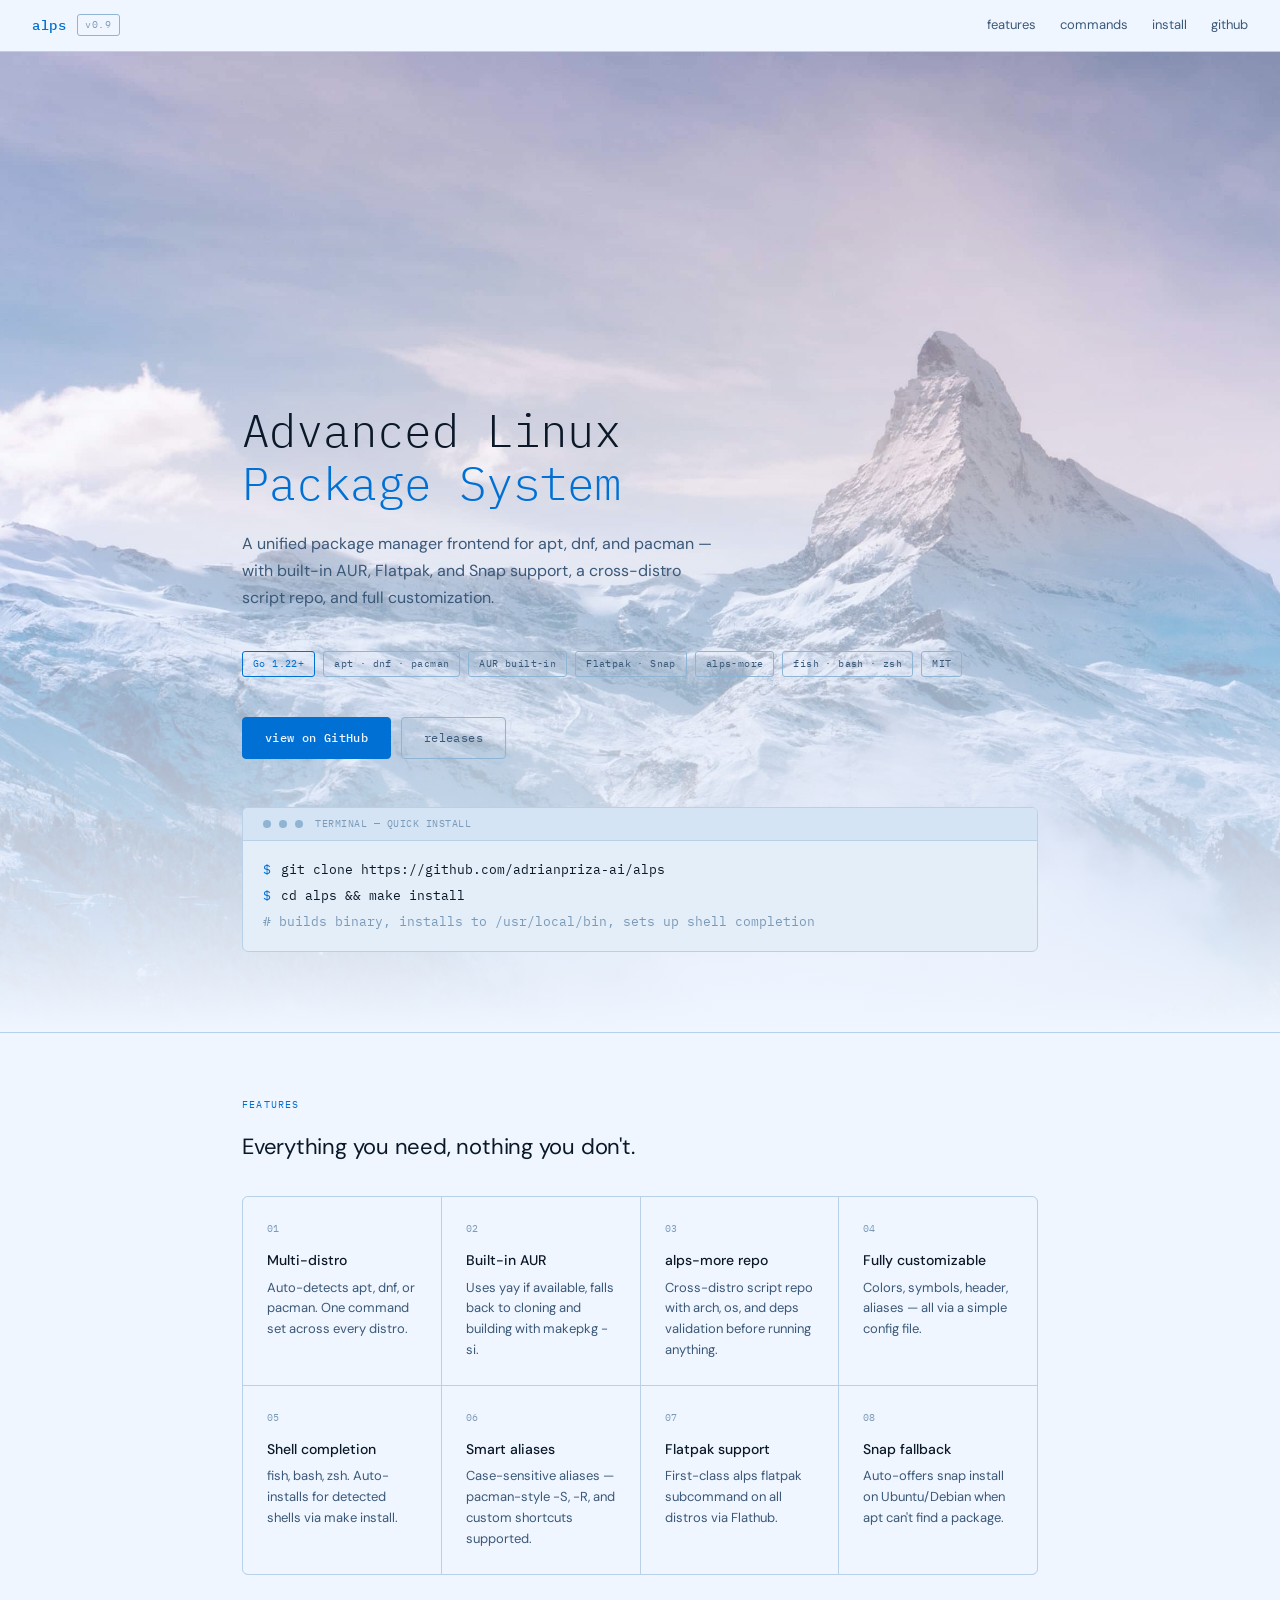
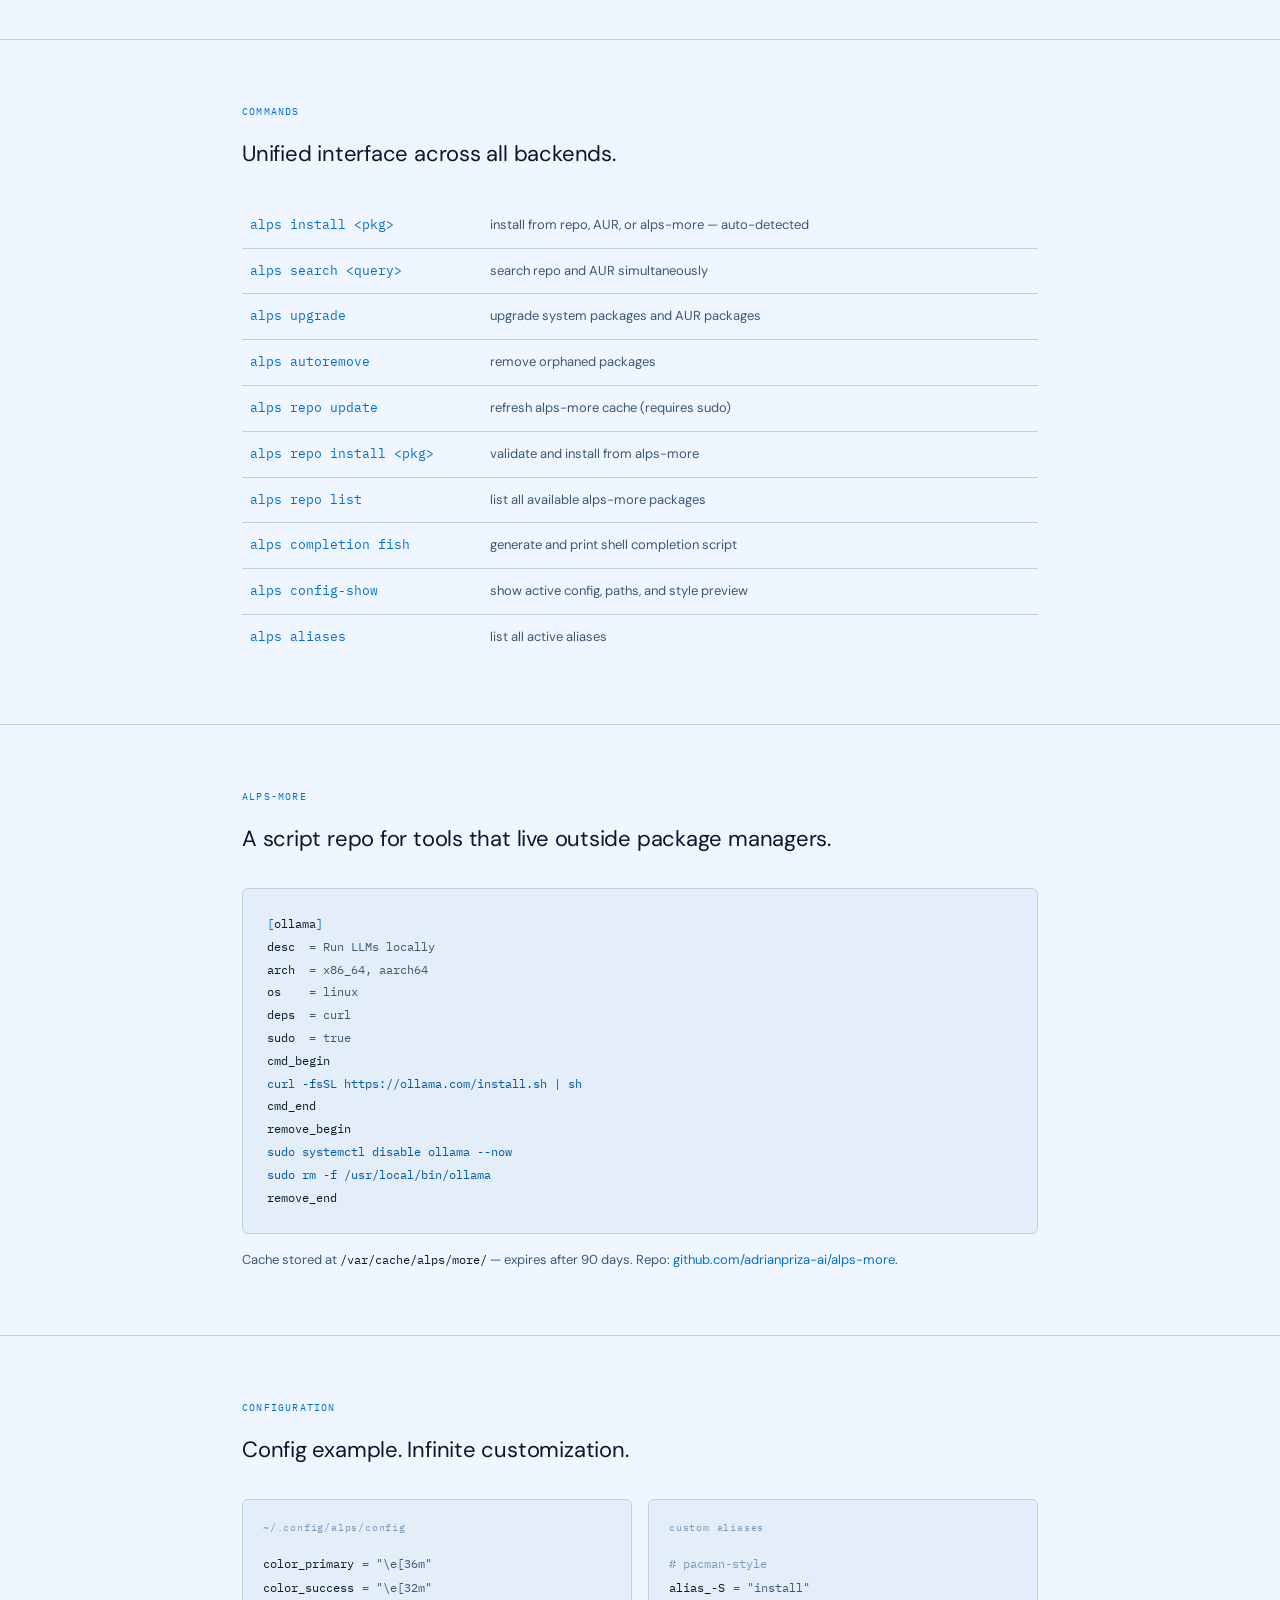
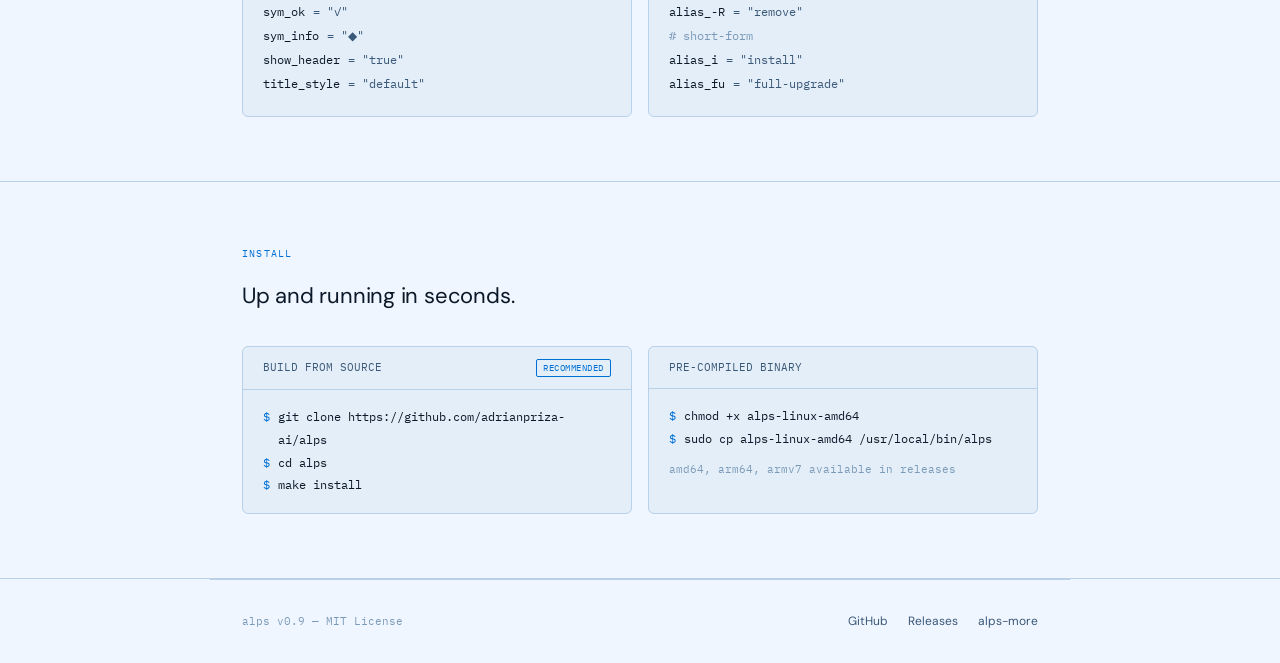
==== index.html @ c61c465d "update" ====
<!DOCTYPE html>
<html lang="en">
<head>
<meta charset="UTF-8">
<meta name="viewport" content="width=device-width, initial-scale=1.0">
<title>ALPS — Advanced Linux Package System</title>
<link rel="preconnect" href="https://fonts.googleapis.com">
<link rel="preconnect" href="https://fonts.gstatic.com" crossorigin>
<link href="https://fonts.googleapis.com/css2?family=IBM+Plex+Mono:wght@300;400;500&family=DM+Sans:wght@300;400;500&display=swap" rel="stylesheet">
<style>
:root {
  --bg:       #080d14;
  --bg2:      #0e1520;
  --bg3:      #151e2c;
  --border:   #1e2d42;
  --border2:  #2a3f5c;
  --text:     #d8e8f4;
  --text2:    #6a8aaa;
  --text3:    #344a60;
  --accent:   #4da6ff;
  --accent2:  #2b8ae0;
  --mono:     'IBM Plex Mono', monospace;
  --sans:     'DM Sans', sans-serif;
}
@media (prefers-color-scheme: light) {
  :root {
    --bg:       #f0f6ff;
    --bg2:      #e4eef8;
    --bg3:      #d4e4f4;
    --border:   #b8d0e8;
    --border2:  #90b4d4;
    --text:     #0a1828;
    --text2:    #3a5878;
    --text3:    #7a9ab8;
    --accent:   #0070d4;
    --accent2:  #0058aa;
  }
}

*, *::before, *::after { box-sizing: border-box; margin: 0; padding: 0; }

html { scroll-behavior: smooth; scroll-padding-top: 52px; }

body {
  background: var(--bg);
  color: var(--text);
  font-family: var(--sans);
  font-size: 15px;
  line-height: 1.6;
  transition: background .3s, color .3s;
  -webkit-font-smoothing: antialiased;
}

a { color: inherit; text-decoration: none; }

/* NAV */
nav {
  position: sticky;
  top: 0;
  z-index: 100;
  background: var(--bg);
  border-bottom: 1px solid var(--border);
  padding: 0 2rem;
  display: flex;
  align-items: center;
  justify-content: space-between;
  height: 52px;
  transition: background .3s;
}
.nav-brand {
  font-family: var(--mono);
  font-size: 14px;
  font-weight: 500;
  color: var(--accent);
  letter-spacing: .05em;
  display: flex;
  align-items: center;
  gap: 10px;
}
.nav-ver {
  font-size: 10px;
  color: var(--text3);
  border: 1px solid var(--border2);
  padding: 2px 7px;
  border-radius: 3px;
  font-weight: 400;
}
.nav-links {
  display: flex;
  align-items: center;
  gap: 24px;
}
.nav-links a {
  font-size: 13px;
  color: var(--text2);
  transition: color .2s;
}
.nav-links a:hover { color: var(--text); }
/* HERO */
.hero-bg {
  position: relative;
  width: 100%;
  min-height: 560px;
  background-image: url('1w.jpg');
  background-size: cover;
  background-position: center;
  border-bottom: 1px solid var(--border);
  margin-bottom: 0;
}
.hero-bg::after {
  content: '';
  position: absolute;
  inset: 0;
  background: linear-gradient(to bottom, rgba(8,13,20,.2) 0%, rgba(8,13,20,.55) 55%, rgba(8,13,20,1) 100%);
}
@media (prefers-color-scheme: light) {
  .hero-bg::after {
    background: linear-gradient(to bottom, rgba(240,246,255,.15) 0%, rgba(240,246,255,.55) 55%, rgba(240,246,255,1) 100%);
  }
}
.hero {
  position: relative;
  z-index: 1;
  max-width: 860px;
  margin: 0 auto;
  padding: 22rem 2rem 5rem;
}
.hero h1 {
  font-family: var(--mono);
  font-size: clamp(28px, 5vw, 46px);
  font-weight: 300;
  color: var(--text);
  line-height: 1.15;
  letter-spacing: -.02em;
  margin-bottom: 1.25rem;
  opacity: 0;
  animation: fadeUp .6s .1s ease forwards;
}
.hero h1 span { color: var(--accent); }
.hero-sub {
  font-size: 16px;
  color: var(--text2);
  max-width: 480px;
  margin-bottom: 2.5rem;
  line-height: 1.7;
  opacity: 0;
  animation: fadeUp .6s .2s ease forwards;
}
.hero-badges {
  display: flex;
  flex-wrap: wrap;
  gap: 8px;
  margin-bottom: 2.5rem;
  opacity: 0;
  animation: fadeUp .6s .3s ease forwards;
}
.badge {
  font-family: var(--mono);
  font-size: 10px;
  padding: 4px 10px;
  border: 1px solid var(--border2);
  border-radius: 3px;
  color: var(--text2);
  letter-spacing: .04em;
}
.badge.green {
  border-color: var(--accent);
  color: var(--accent);
}
.hero-actions {
  display: flex;
  gap: 10px;
  flex-wrap: wrap;
  margin-bottom: 3rem;
  opacity: 0;
  animation: fadeUp .6s .35s ease forwards;
}
.btn {
  font-family: var(--mono);
  font-size: 12px;
  padding: 10px 22px;
  border-radius: 4px;
  cursor: pointer;
  transition: all .2s;
  letter-spacing: .03em;
  display: inline-flex;
  align-items: center;
  gap: 8px;
}
.btn-solid {
  background: var(--accent);
  color: var(--bg);
  border: 1px solid var(--accent);
  font-weight: 500;
}
.btn-solid:hover { background: var(--accent2); border-color: var(--accent2); }
.btn-outline {
  background: none;
  color: var(--text2);
  border: 1px solid var(--border2);
}
.btn-outline:hover { border-color: var(--text2); color: var(--text); }

.install-card {
  background: var(--bg2);
  border: 1px solid var(--border);
  border-radius: 6px;
  overflow: hidden;
  opacity: 0;
  animation: fadeUp .6s .4s ease forwards;
}
.install-header {
  background: var(--bg3);
  border-bottom: 1px solid var(--border);
  padding: .5rem 1.25rem;
  display: flex;
  align-items: center;
  gap: 8px;
}
.dot { width: 8px; height: 8px; border-radius: 50%; background: var(--border2); }
.install-title { font-family: var(--mono); font-size: 10px; color: var(--text3); margin-left: 4px; letter-spacing: .05em; }
.install-body { padding: 1rem 1.25rem; }
.install-line {
  font-family: var(--mono);
  font-size: 13px;
  color: var(--text);
  line-height: 2;
  display: flex;
  gap: 10px;
}
.prompt { color: var(--accent); user-select: none; }
.cmd-comment { color: var(--text3); }

/* SECTIONS */
.container { max-width: 860px; margin: 0 auto; padding: 0 2rem; }
section { padding: 4rem 0; border-bottom: 1px solid var(--border); }
.sec-eyebrow {
  font-family: var(--mono);
  font-size: 10px;
  color: var(--accent);
  letter-spacing: .12em;
  margin-bottom: 1rem;
}
.sec-title {
  font-size: 22px;
  font-weight: 400;
  color: var(--text);
  margin-bottom: 2rem;
  letter-spacing: -.01em;
}

/* FEATURES */
.feat-grid {
  display: grid;
  grid-template-columns: repeat(4, 1fr);
  gap: 1px;
  background: var(--border);
  border: 1px solid var(--border);
  border-radius: 6px;
  overflow: hidden;
}
.feat {
  background: var(--bg);
  padding: 1.5rem;
  transition: background .2s;
}
.feat:hover { background: var(--bg2); }
.feat-num {
  font-family: var(--mono);
  font-size: 10px;
  color: var(--text3);
  margin-bottom: .75rem;
}
.feat-name {
  font-size: 14px;
  font-weight: 500;
  color: var(--text);
  margin-bottom: .4rem;
}
.feat-desc { font-size: 13px; color: var(--text2); line-height: 1.6; }

/* COMMANDS */
.cmd-table { width: 100%; border-collapse: collapse; }
.cmd-table tr { border-bottom: 1px solid var(--border); }
.cmd-table tr:last-child { border-bottom: none; }
.cmd-table tr:hover td { background: var(--bg2); }
.cmd-table td {
  padding: .75rem .5rem;
  font-size: 13px;
  vertical-align: middle;
  transition: background .15s;
}
.cmd-table td:first-child {
  font-family: var(--mono);
  color: var(--accent);
  white-space: nowrap;
  padding-right: 2rem;
  width: 240px;
}
.cmd-table td:last-child { color: var(--text2); }

/* ALPS-MORE */
.more-format {
  background: var(--bg2);
  border: 1px solid var(--border);
  border-radius: 6px;
  padding: 1.5rem;
  font-family: var(--mono);
  font-size: 12px;
  line-height: 1.9;
  color: var(--text2);
}
.tok-bracket { color: var(--accent); }
.tok-key { color: var(--text); }
.tok-val { color: var(--text2); }
.tok-comment { color: var(--text3); }
.tok-cmd { color: var(--accent2); }

/* CONFIG */
.config-grid {
  display: grid;
  grid-template-columns: 1fr 1fr;
  gap: 1rem;
}
@media (max-width: 600px) { .config-grid { grid-template-columns: 1fr; } }
.config-card {
  background: var(--bg2);
  border: 1px solid var(--border);
  border-radius: 6px;
  padding: 1.25rem;
}
.config-card-title {
  font-family: var(--mono);
  font-size: 10px;
  color: var(--text3);
  letter-spacing: .08em;
  margin-bottom: 1rem;
}
.config-line {
  font-family: var(--mono);
  font-size: 12px;
  line-height: 2;
  display: flex;
  gap: 8px;
}
.ck { color: var(--text); }
.cv { color: var(--text2); }
.cc { color: var(--text3); }

/* INSTALL */
.install-methods {
  display: grid;
  grid-template-columns: 1fr 1fr;
  gap: 1rem;
}
@media (max-width: 600px) { .install-methods { grid-template-columns: 1fr; } }
.method-card {
  background: var(--bg2);
  border: 1px solid var(--border);
  border-radius: 6px;
  overflow: hidden;
}
.method-header {
  padding: .75rem 1.25rem;
  border-bottom: 1px solid var(--border);
  display: flex;
  align-items: center;
  justify-content: space-between;
}
.method-title { font-family: var(--mono); font-size: 11px; color: var(--text2); }
.method-rec {
  font-family: var(--mono);
  font-size: 9px;
  color: var(--accent);
  border: 1px solid var(--accent);
  border-radius: 2px;
  padding: 1px 6px;
  letter-spacing: .06em;
}
.method-body { padding: 1rem 1.25rem; }
.method-line {
  font-family: var(--mono);
  font-size: 12px;
  color: var(--text);
  line-height: 1.9;
  display: flex;
  gap: 8px;
}

/* FOOTER */
footer {
  border-top: 1px solid var(--border);
  padding: 2rem;
  max-width: 860px;
  margin: 0 auto;
  display: flex;
  align-items: center;
  justify-content: space-between;
  flex-wrap: wrap;
  gap: 1rem;
}
.footer-left { font-family: var(--mono); font-size: 11px; color: var(--text3); }
.footer-links { display: flex; gap: 20px; }
.footer-links a { font-size: 12px; color: var(--text2); transition: color .2s; }
.footer-links a:hover { color: var(--accent); }

@keyframes fadeUp {
  from { opacity: 0; transform: translateY(12px); }
  to   { opacity: 1; transform: translateY(0); }
}

/* MOBILE */
@media (max-width: 640px) {
  nav {
    padding: 0 1rem;
    height: 48px;
  }
  .nav-links {
    gap: 14px;
  }
  .nav-links a {
    font-size: 12px;
  }
  .hero {
    padding: 3rem 1.25rem 3rem;
  }
  .hero h1 {
    font-size: clamp(24px, 8vw, 36px);
  }
  .hero-sub {
    font-size: 14px;
  }
  .hero-actions {
    flex-direction: column;
  }
  .btn {
    width: 100%;
    justify-content: center;
  }
  .install-body {
    overflow-x: auto;
    padding: 1rem;
  }
  .install-line {
    font-size: 11px;
    white-space: nowrap;
  }
  section {
    padding: 2.5rem 0;
  }
  .container {
    padding: 0 1.25rem;
  }
  .feat-grid {
    grid-template-columns: 1fr;
  }
  .cmd-table {
    display: block;
    overflow-x: auto;
    padding-bottom: 0.5rem;
  }
  .cmd-table td:first-child {
    width: auto;
    padding-right: 1rem;
    font-size: 11px;
  }
  .cmd-table td:last-child {
    font-size: 12px;
  }
  .install-methods {
    grid-template-columns: 1fr;
  }
  .config-grid {
    grid-template-columns: 1fr;
  }
  footer {
    flex-direction: column;
    align-items: flex-start;
    padding: 1.5rem 1.25rem;
  }
  .more-format {
    font-size: 11px;
    overflow-x: auto;
    padding: 1rem;
  }
  .method-body {
    overflow-x: auto;
    padding: 1rem;
  }
  .method-line {
    font-size: 11px;
    white-space: nowrap;
  }
}
</style>
</head>
<body>

<nav>
  <div class="nav-brand">
    alps
    <span class="nav-ver ver">v0.9</span>
  </div>
  <div class="nav-links">
    <a href="#features">features</a>
    <a href="#commands">commands</a>
    <a href="#install">install</a>
    <a href="https://github.com/adrianpriza-ai/alps" target="_blank">github</a>
  </div>
</nav>

<div class="hero-bg">
<div class="hero">
  <h1>Advanced Linux<br><span>Package System</span></h1>
  <p class="hero-sub">A unified package manager frontend for apt, dnf, and pacman — with built-in AUR, Flatpak, and Snap support, a cross-distro script repo, and full customization.</p>
  <div class="hero-badges">
    <span class="badge green">Go 1.22+</span>
    <span class="badge">apt · dnf · pacman</span>
    <span class="badge">AUR built-in</span>
    <span class="badge">Flatpak · Snap</span>
    <span class="badge">alps-more</span>
    <span class="badge">fish · bash · zsh</span>
    <span class="badge">MIT</span>
  </div>
  <div class="hero-actions">
    <a href="https://github.com/adrianpriza-ai/alps" target="_blank" class="btn btn-solid">view on GitHub</a>
    <a href="https://github.com/adrianpriza-ai/alps/releases" target="_blank" class="btn btn-outline">releases</a>
  </div>
  <div class="install-card">
    <div class="install-header">
      <div class="dot"></div><div class="dot"></div><div class="dot"></div>
      <span class="install-title">TERMINAL — QUICK INSTALL</span>
    </div>
    <div class="install-body">
      <div class="install-line"><span class="prompt">$</span> git clone https://github.com/adrianpriza-ai/alps</div>
      <div class="install-line"><span class="prompt">$</span> cd alps && make install</div>
      <div class="install-line"><span class="cmd-comment"># builds binary, installs to /usr/local/bin, sets up shell completion</span></div>
    </div>
  </div>
  </div>
</div>

<section id="features">
  <div class="container">
    <div class="sec-eyebrow">FEATURES</div>
    <div class="sec-title">Everything you need, nothing you don't.</div>
    <div class="feat-grid">
      <div class="feat">
        <div class="feat-num">01</div>
        <div class="feat-name">Multi-distro</div>
        <div class="feat-desc">Auto-detects apt, dnf, or pacman. One command set across every distro.</div>
      </div>
      <div class="feat">
        <div class="feat-num">02</div>
        <div class="feat-name">Built-in AUR</div>
        <div class="feat-desc">Uses yay if available, falls back to cloning and building with makepkg -si.</div>
      </div>
      <div class="feat">
        <div class="feat-num">03</div>
        <div class="feat-name">alps-more repo</div>
        <div class="feat-desc">Cross-distro script repo with arch, os, and deps validation before running anything.</div>
      </div>
      <div class="feat">
        <div class="feat-num">04</div>
        <div class="feat-name">Fully customizable</div>
        <div class="feat-desc">Colors, symbols, header, aliases — all via a simple config file.</div>
      </div>
      <div class="feat">
        <div class="feat-num">05</div>
        <div class="feat-name">Shell completion</div>
        <div class="feat-desc">fish, bash, zsh. Auto-installs for detected shells via make install.</div>
      </div>
      <div class="feat">
        <div class="feat-num">06</div>
        <div class="feat-name">Smart aliases</div>
        <div class="feat-desc">Case-sensitive aliases — pacman-style -S, -R, and custom shortcuts supported.</div>
      </div>
      <div class="feat">
        <div class="feat-num">07</div>
        <div class="feat-name">Flatpak support</div>
        <div class="feat-desc">First-class alps flatpak subcommand on all distros via Flathub.</div>
      </div>
      <div class="feat">
        <div class="feat-num">08</div>
        <div class="feat-name">Snap fallback</div>
        <div class="feat-desc">Auto-offers snap install on Ubuntu/Debian when apt can't find a package.</div>
      </div>
    </div>
  </div>
</section>

<section id="commands">
  <div class="container">
    <div class="sec-eyebrow">COMMANDS</div>
    <div class="sec-title">Unified interface across all backends.</div>
    <table class="cmd-table">
      <tr><td>alps install &lt;pkg&gt;</td><td>install from repo, AUR, or alps-more — auto-detected</td></tr>
      <tr><td>alps search &lt;query&gt;</td><td>search repo and AUR simultaneously</td></tr>
      <tr><td>alps upgrade</td><td>upgrade system packages and AUR packages</td></tr>
      <tr><td>alps autoremove</td><td>remove orphaned packages</td></tr>
      <tr><td>alps repo update</td><td>refresh alps-more cache (requires sudo)</td></tr>
      <tr><td>alps repo install &lt;pkg&gt;</td><td>validate and install from alps-more</td></tr>
      <tr><td>alps repo list</td><td>list all available alps-more packages</td></tr>
      <tr><td>alps completion fish</td><td>generate and print shell completion script</td></tr>
      <tr><td>alps config-show</td><td>show active config, paths, and style preview</td></tr>
      <tr><td>alps aliases</td><td>list all active aliases</td></tr>
    </table>
  </div>
</section>

<section id="alps-more">
  <div class="container">
    <div class="sec-eyebrow">ALPS-MORE</div>
    <div class="sec-title">A script repo for tools that live outside package managers.</div>
    <pre class="more-format"><span class="tok-bracket">[</span><span class="tok-key">ollama</span><span class="tok-bracket">]</span>
<span class="tok-key">desc</span>  = <span class="tok-val">Run LLMs locally</span>
<span class="tok-key">arch</span>  = <span class="tok-val">x86_64, aarch64</span>
<span class="tok-key">os</span>    = <span class="tok-val">linux</span>
<span class="tok-key">deps</span>  = <span class="tok-val">curl</span>
<span class="tok-key">sudo</span>  = <span class="tok-val">true</span>
<span class="tok-key">cmd_begin</span>
<span class="tok-cmd">curl -fsSL https://ollama.com/install.sh | sh</span>
<span class="tok-key">cmd_end</span>
<span class="tok-key">remove_begin</span>
<span class="tok-cmd">sudo systemctl disable ollama --now</span>
<span class="tok-cmd">sudo rm -f /usr/local/bin/ollama</span>
<span class="tok-key">remove_end</span></pre>
    <p style="margin-top:1rem;font-size:13px;color:var(--text2);">Cache stored at <code style="font-family:var(--mono);font-size:12px;color:var(--text)">/var/cache/alps/more/</code> — expires after 90 days. Repo: <a href="https://github.com/adrianpriza-ai/alps-more" target="_blank" style="color:var(--accent)">github.com/adrianpriza-ai/alps-more</a>.</p>
  </div>
</section>

<section id="config">
  <div class="container">
    <div class="sec-eyebrow">CONFIGURATION</div>
    <div class="sec-title">Config example. Infinite customization.</div>
    <div class="config-grid">
      <div class="config-card">
        <div class="config-card-title">~/.config/alps/config</div>
        <div class="config-line"><span class="ck">color_primary</span> <span class="cv">= "\e[36m"</span></div>
        <div class="config-line"><span class="ck">color_success</span> <span class="cv">= "\e[32m"</span></div>
        <div class="config-line"><span class="ck">sym_ok</span>        <span class="cv">= "✓"</span></div>
        <div class="config-line"><span class="ck">sym_info</span>      <span class="cv">= "◆"</span></div>
        <div class="config-line"><span class="ck">show_header</span>   <span class="cv">= "true"</span></div>
        <div class="config-line"><span class="ck">title_style</span>   <span class="cv">= "default"</span></div>
      </div>
      <div class="config-card">
        <div class="config-card-title">custom aliases</div>
        <div class="config-line"><span class="cc"># pacman-style</span></div>
        <div class="config-line"><span class="ck">alias_-S</span>  <span class="cv">= "install"</span></div>
        <div class="config-line"><span class="ck">alias_-R</span>  <span class="cv">= "remove"</span></div>
        <div class="config-line"><span class="cc"># short-form</span></div>
        <div class="config-line"><span class="ck">alias_i</span>   <span class="cv">= "install"</span></div>
        <div class="config-line"><span class="ck">alias_fu</span>  <span class="cv">= "full-upgrade"</span></div>
      </div>
    </div>
  </div>
</section>

<section id="install">
  <div class="container">
    <div class="sec-eyebrow">INSTALL</div>
    <div class="sec-title">Up and running in seconds.</div>
    <div class="install-methods">
      <div class="method-card">
        <div class="method-header">
          <span class="method-title">BUILD FROM SOURCE</span>
          <span class="method-rec">RECOMMENDED</span>
        </div>
        <div class="method-body">
          <div class="method-line"><span class="prompt">$</span> git clone https://github.com/adrianpriza-ai/alps</div>
          <div class="method-line"><span class="prompt">$</span> cd alps</div>
          <div class="method-line"><span class="prompt">$</span> make install</div>
        </div>
      </div>
      <div class="method-card">
        <div class="method-header">
          <span class="method-title">PRE-COMPILED BINARY</span>
        </div>
        <div class="method-body">
          <div class="method-line"><span class="prompt">$</span> chmod +x alps-linux-amd64</div>
          <div class="method-line"><span class="prompt">$</span> sudo cp alps-linux-amd64 /usr/local/bin/alps</div>
          <div class="method-line" style="color:var(--text3);font-size:11px;margin-top:.5rem;">amd64, arm64, armv7 available in releases</div>
        </div>
      </div>
    </div>
  </div>
</section>

<footer>
  <div class="footer-left">alps <span class="ver">v0.9</span> — MIT License</div>
  <div class="footer-links">
    <a href="https://github.com/adrianpriza-ai/alps" target="_blank">GitHub</a>
    <a href="https://github.com/adrianpriza-ai/alps/releases" target="_blank">Releases</a>
    <a href="https://codeberg.org/moreland/alps-more" target="_blank">alps-more</a>
  </div>
</footer>

<script>
fetch('https://api.github.com/repos/adrianpriza-ai/alps/releases/latest')
  .then(r => { if (!r.ok) throw new Error(); return r.json(); })
  .then(d => {
    if (d.tag_name) {
      document.querySelectorAll('.ver').forEach(el => el.textContent = d.tag_name);
    }
  })
  .catch(() => {});
</script>
</body>
</html>
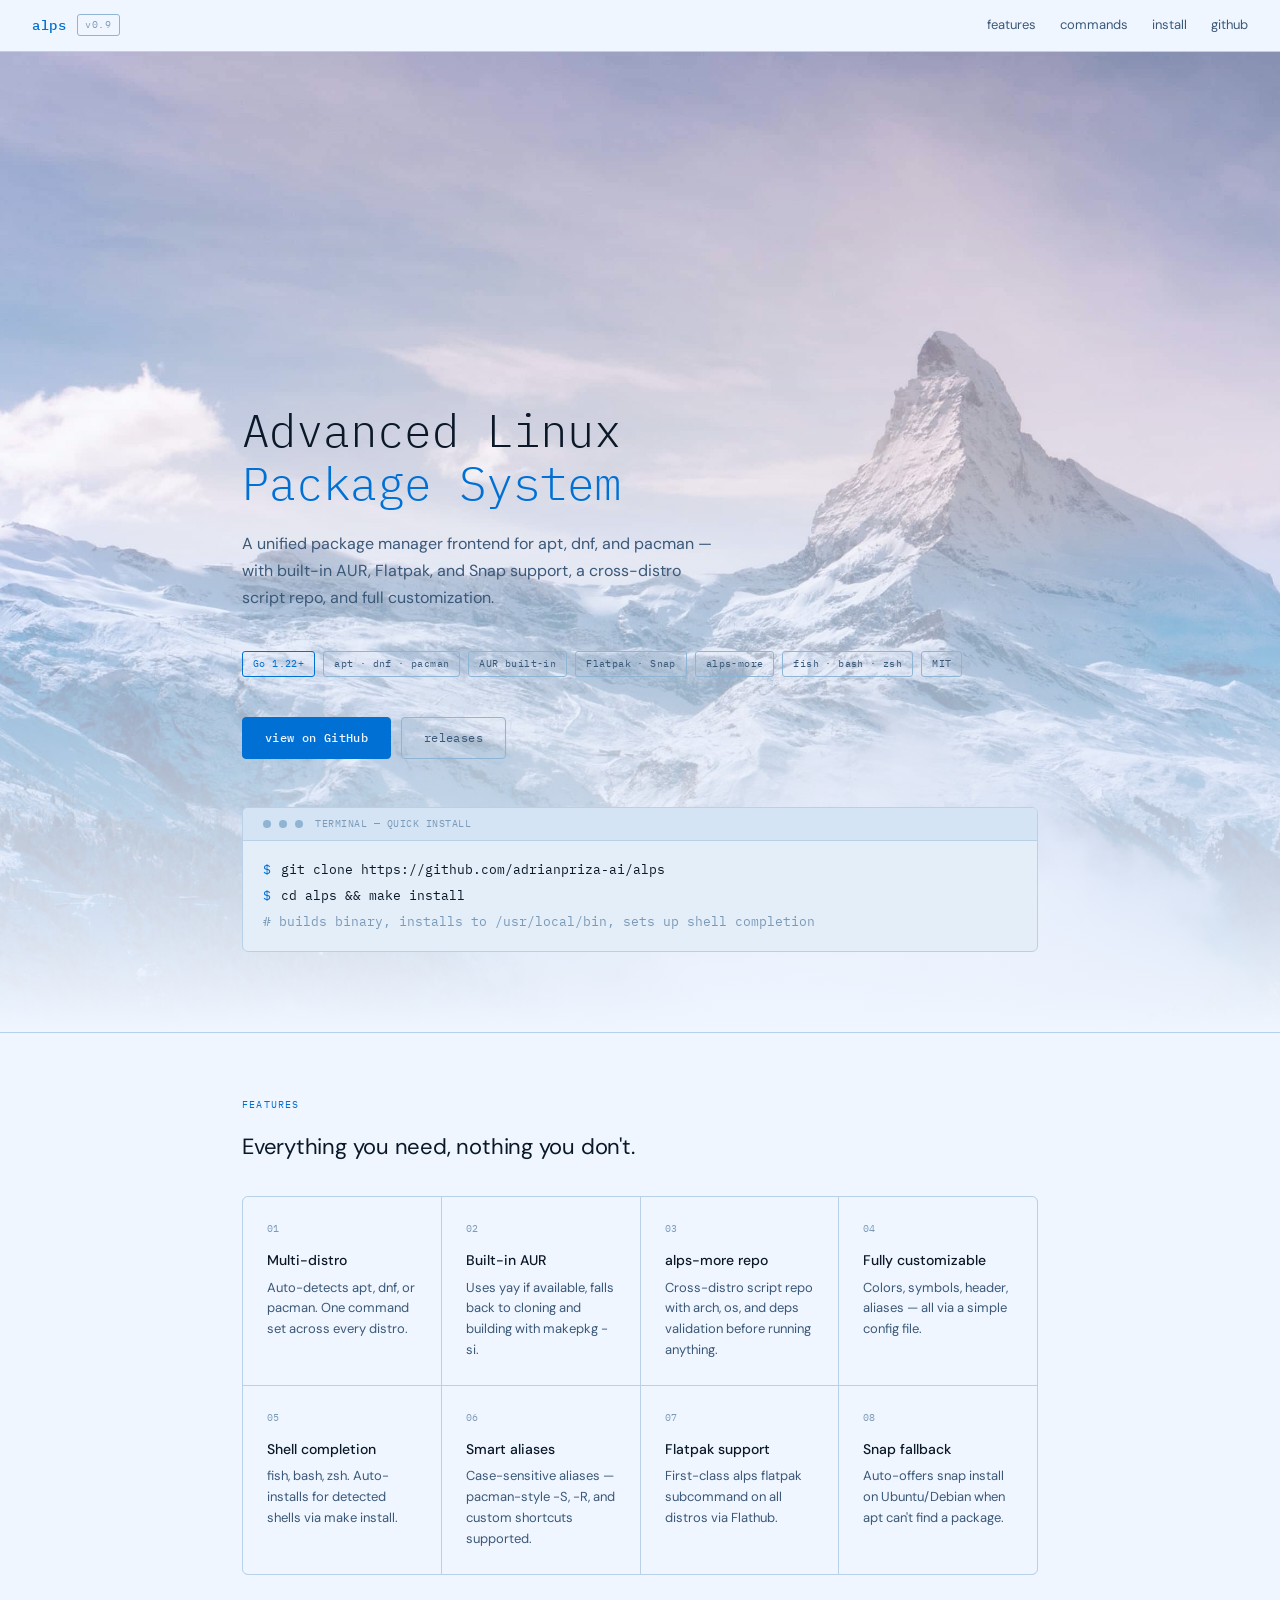
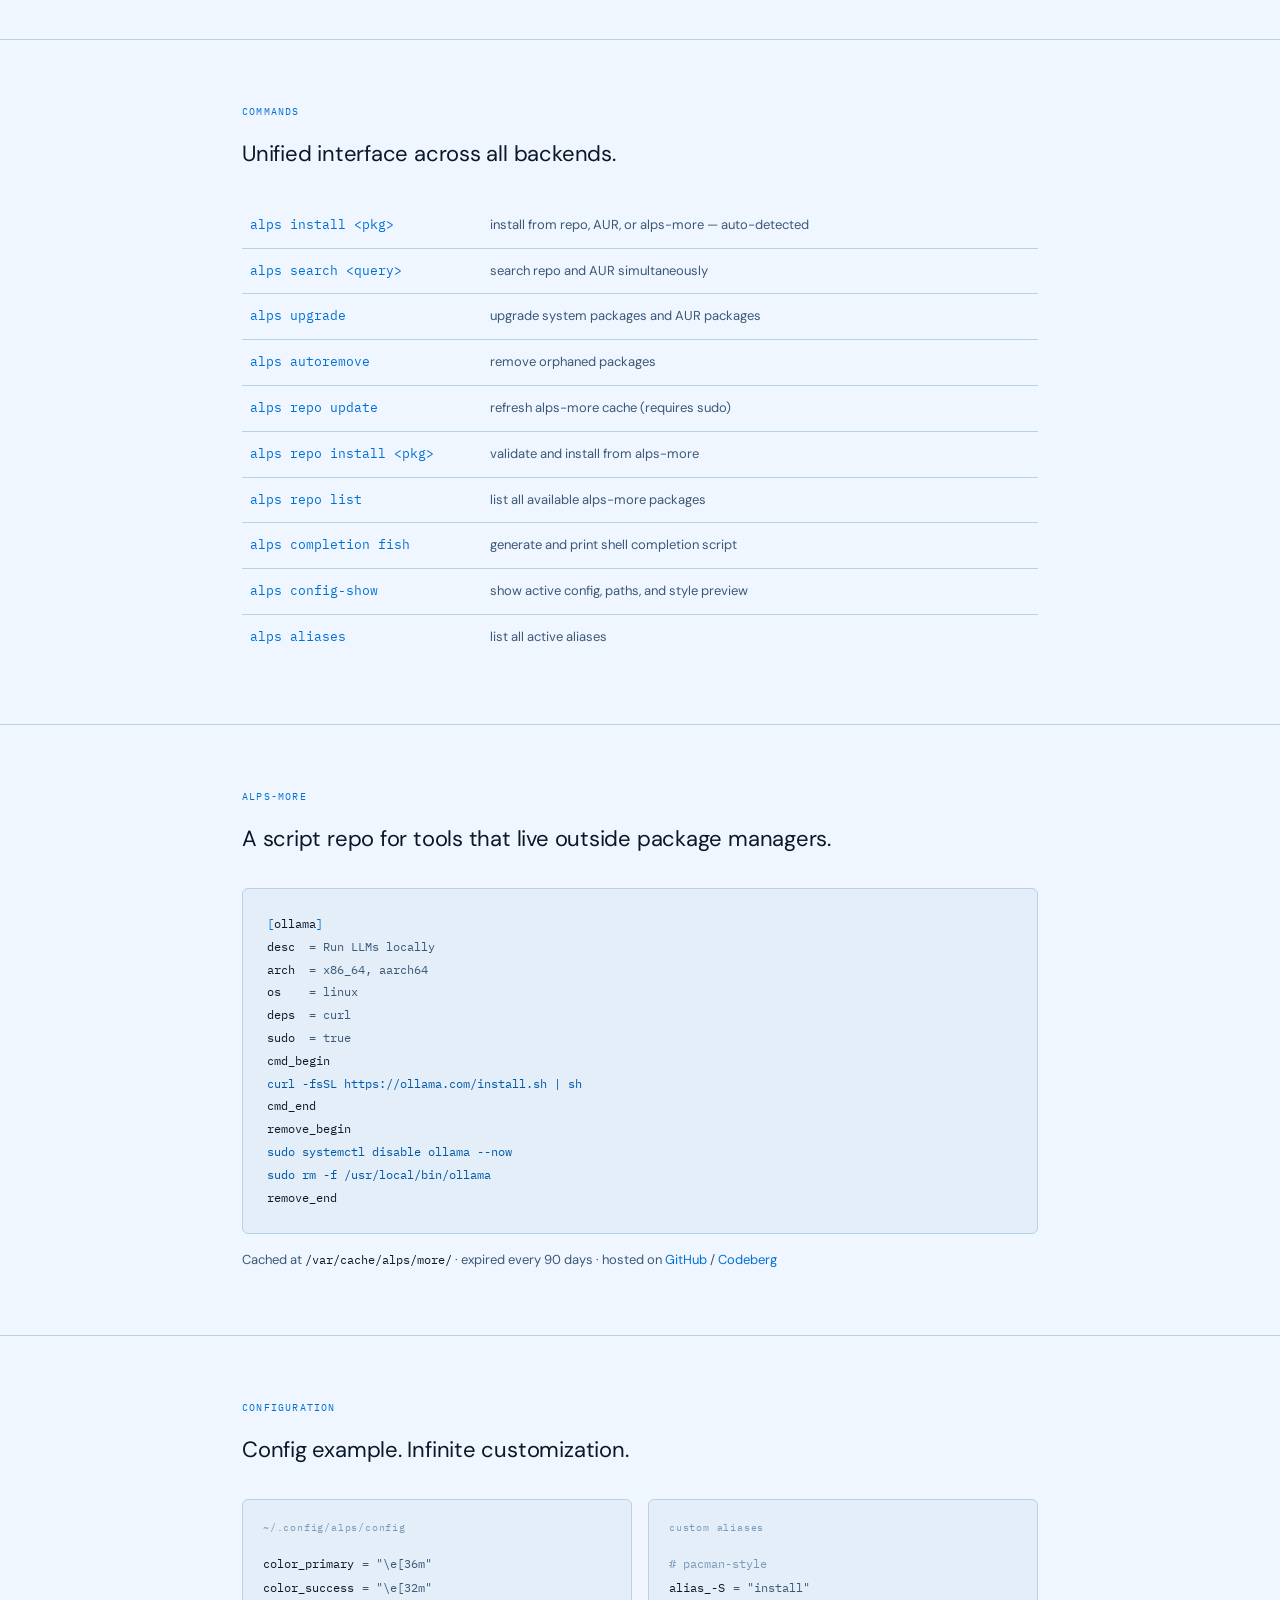
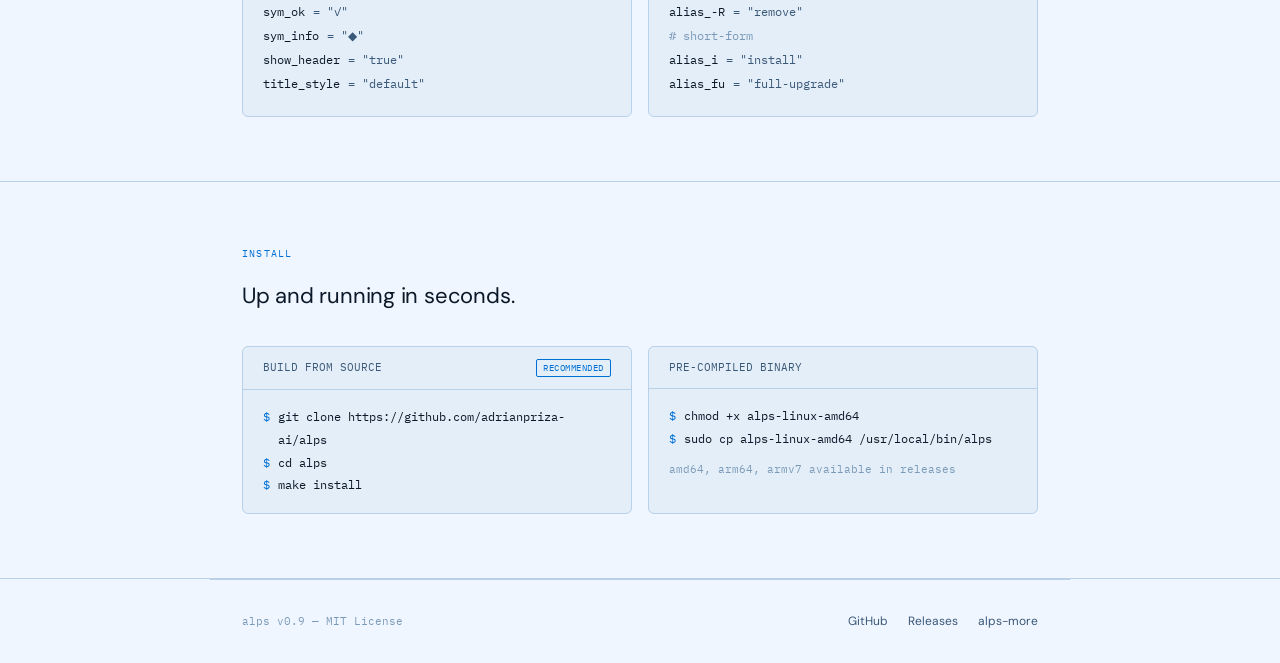
==== commit 660aef28: "update" ====
--- a/index.html
+++ b/index.html
@@ -625,7 +625,7 @@
 <span class="tok-cmd">sudo systemctl disable ollama --now</span>
 <span class="tok-cmd">sudo rm -f /usr/local/bin/ollama</span>
 <span class="tok-key">remove_end</span></pre>
-    <p style="margin-top:1rem;font-size:13px;color:var(--text2);">Cache stored at <code style="font-family:var(--mono);font-size:12px;color:var(--text)">/var/cache/alps/more/</code> — expires after 90 days. Repo: <a href="https://github.com/adrianpriza-ai/alps-more" target="_blank" style="color:var(--accent)">github.com/adrianpriza-ai/alps-more</a>.</p>
+    <p style="margin-top:1rem;font-size:13px;color:var(--text2);">Cached at <code style="font-family:var(--mono);font-size:12px;color:var(--text)">/var/cache/alps/more/</code> · expired every 90 days · hosted on <a href="https://github.com/adrianpriza-ai/alps-more" target="_blank" style="color:var(--accent)">GitHub</a> / <a href="https://codeberg.org/moreland/alps-more" target="_blank" style="color:var(--accent)">Codeberg</a></p>
   </div>
 </section>
 
@@ -691,7 +691,7 @@
   <div class="footer-links">
     <a href="https://github.com/adrianpriza-ai/alps" target="_blank">GitHub</a>
     <a href="https://github.com/adrianpriza-ai/alps/releases" target="_blank">Releases</a>
-    <a href="https://codeberg.org/moreland/alps-more" target="_blank">alps-more</a>
+    <a href="https://github.com/adrianpriza-ai/alps-more" target="_blank">alps-more</a>
   </div>
 </footer>
 
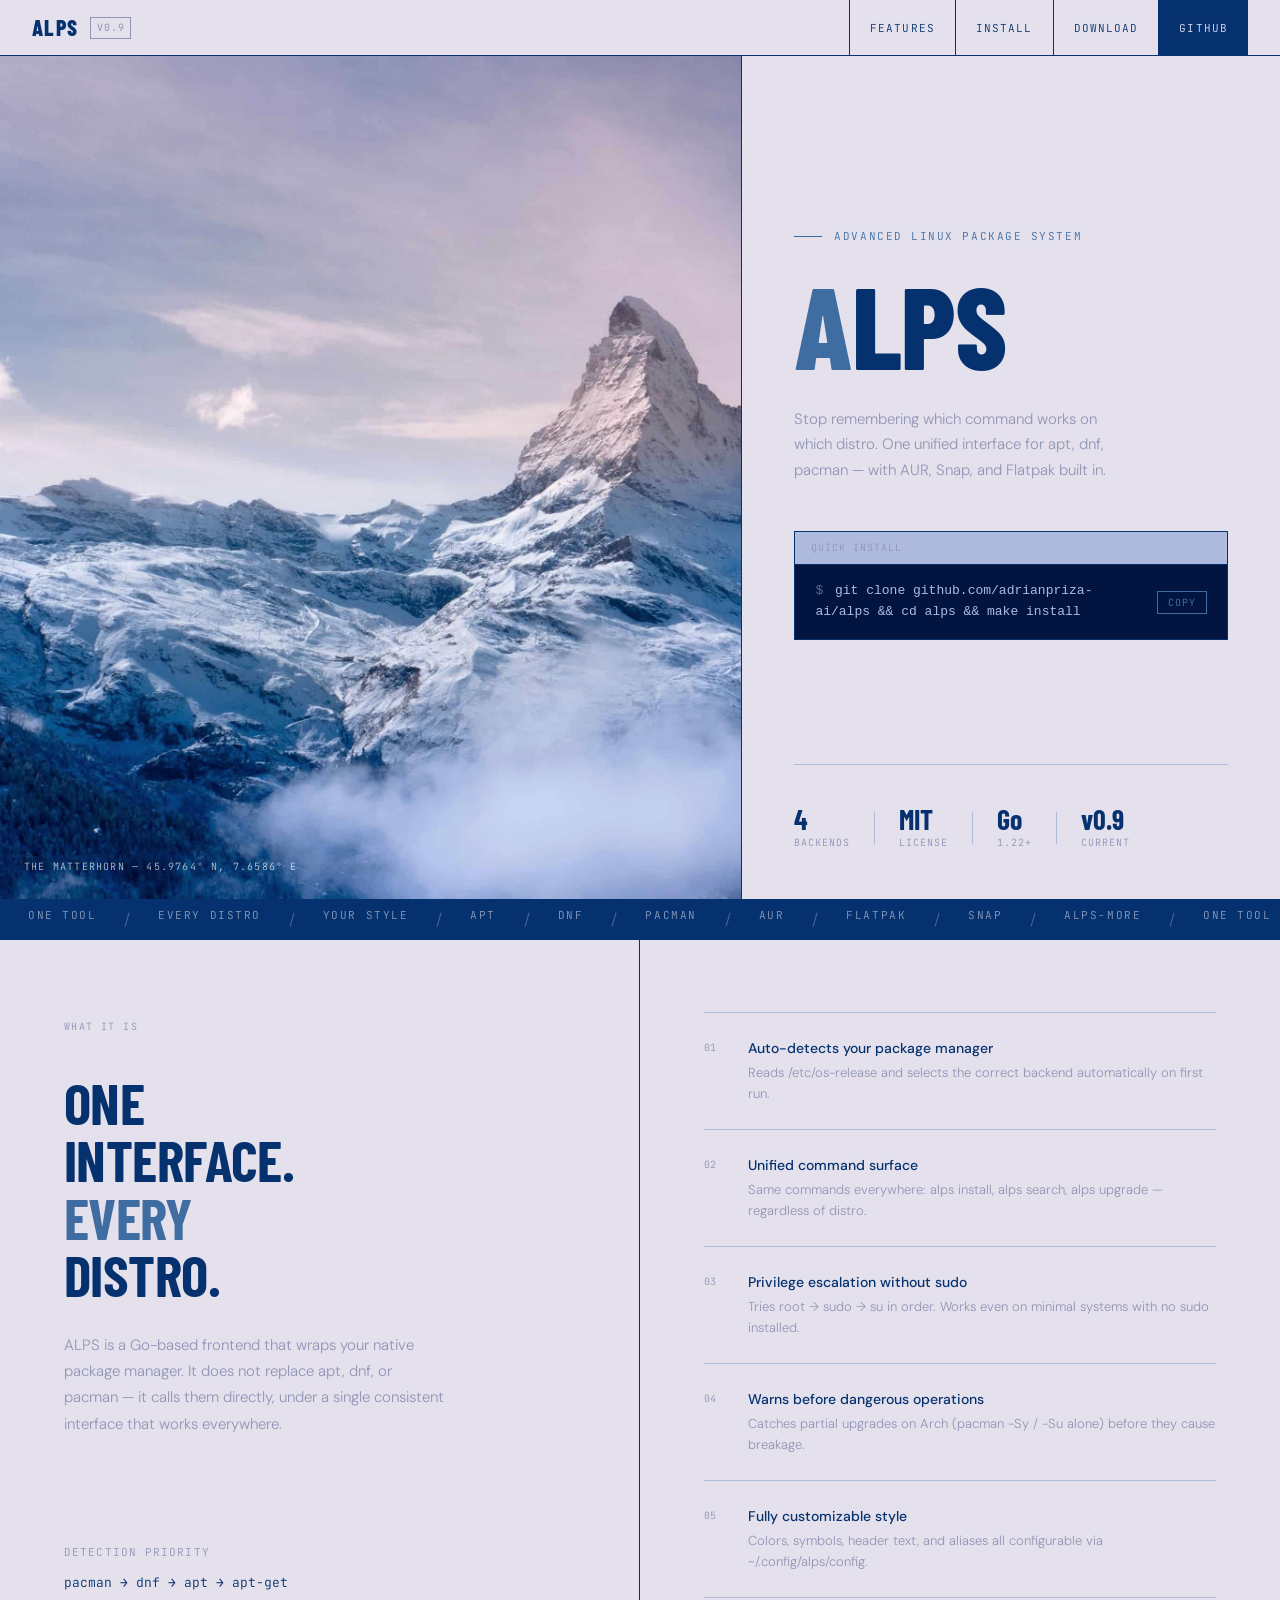
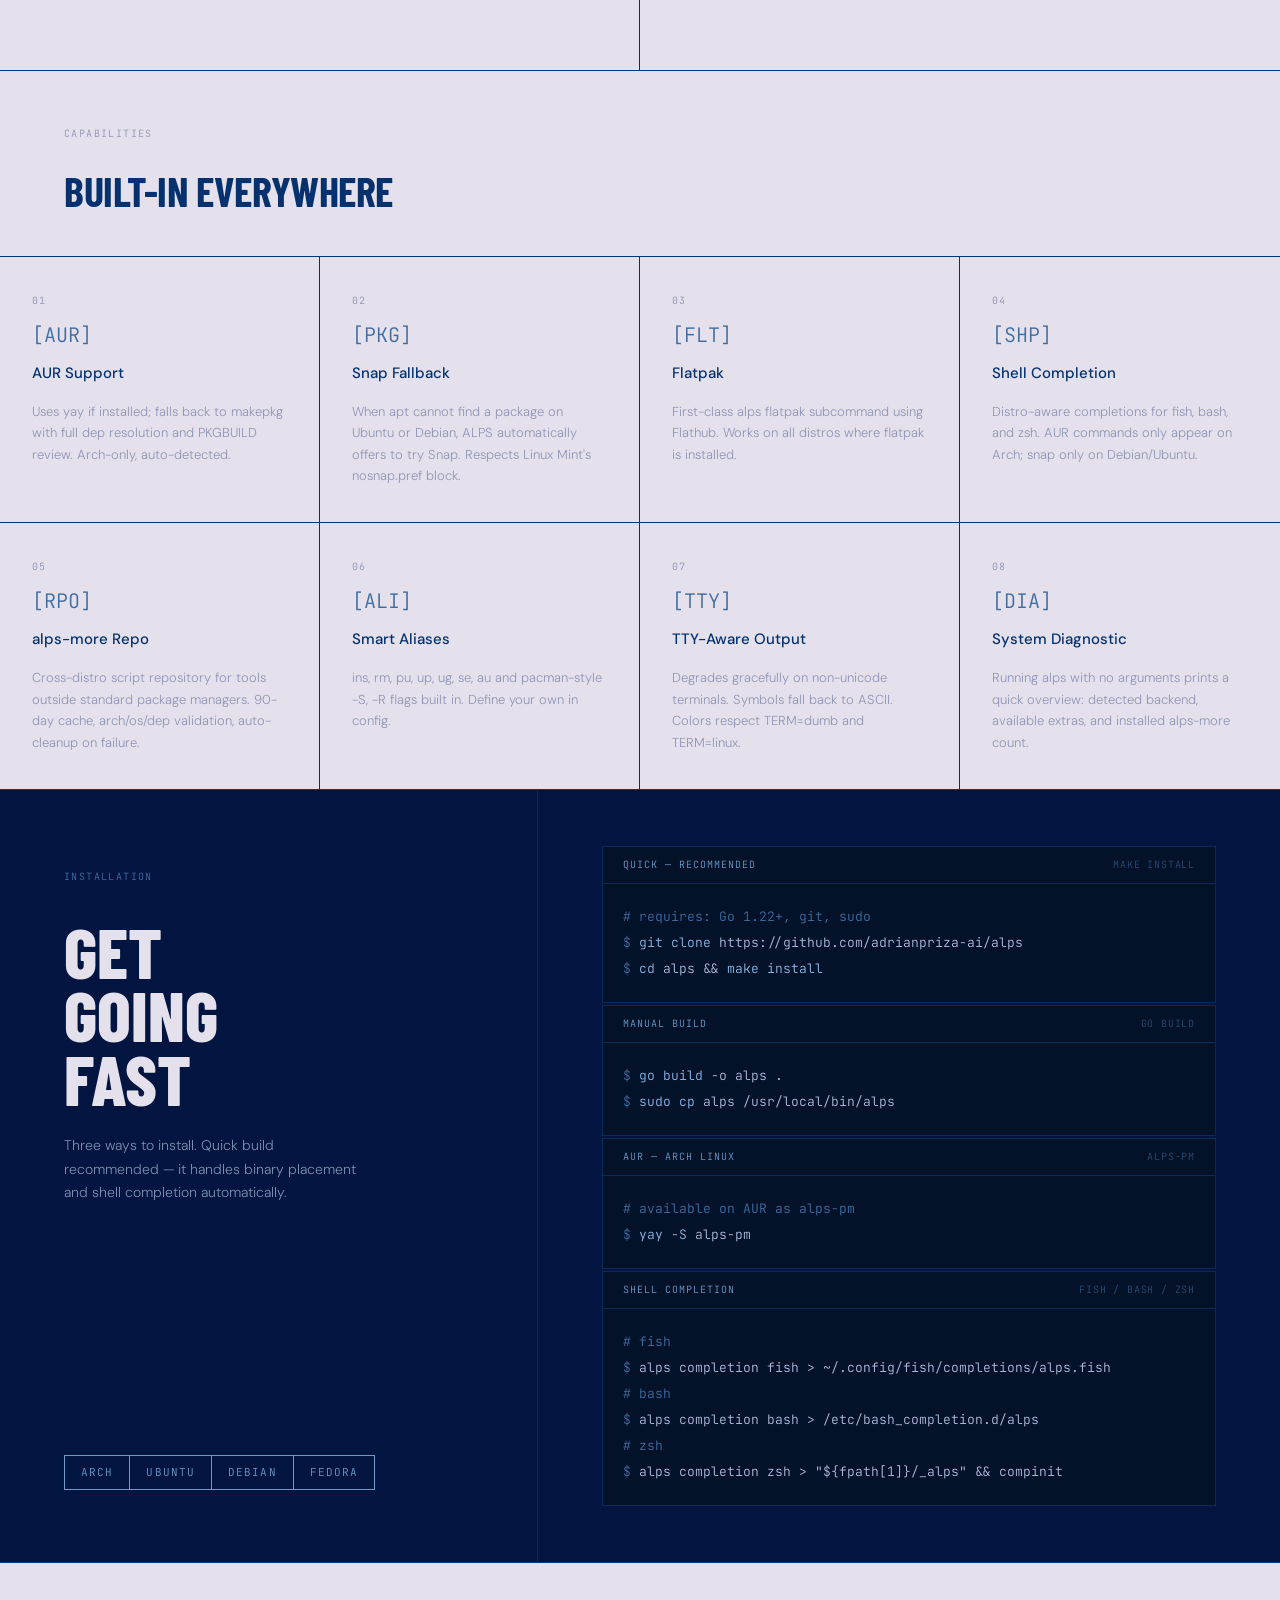
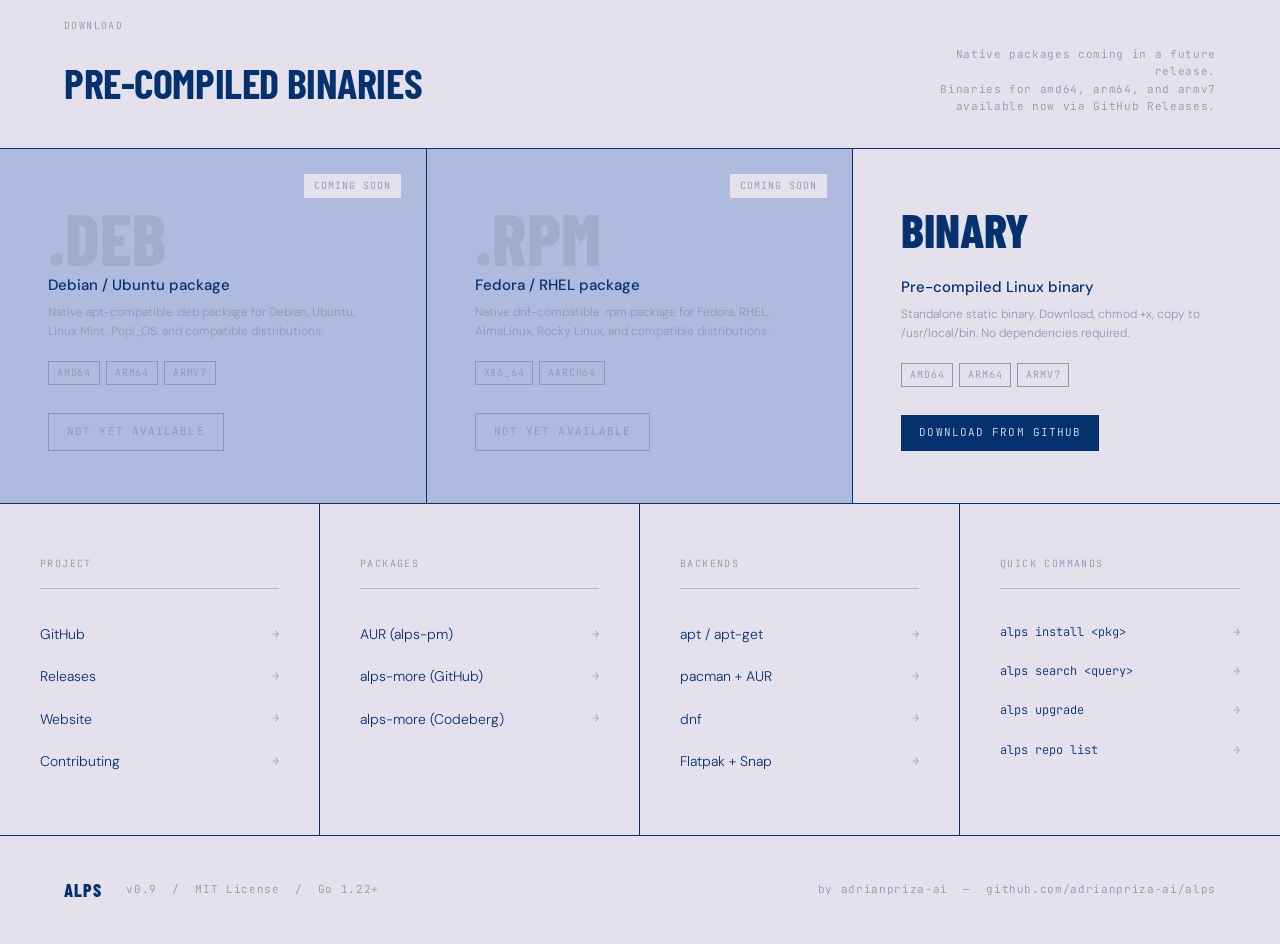
==== commit 9e1ff1f2: "update" ====
--- a/index.html
+++ b/index.html
@@ -1,709 +1,1415 @@
 <!DOCTYPE html>
 <html lang="en">
 <head>
-<meta charset="UTF-8">
-<meta name="viewport" content="width=device-width, initial-scale=1.0">
-<title>ALPS — Advanced Linux Package System</title>
-<link rel="preconnect" href="https://fonts.googleapis.com">
-<link rel="preconnect" href="https://fonts.gstatic.com" crossorigin>
-<link href="https://fonts.googleapis.com/css2?family=IBM+Plex+Mono:wght@300;400;500&family=DM+Sans:wght@300;400;500&display=swap" rel="stylesheet">
-<style>
-:root {
-  --bg:       #080d14;
-  --bg2:      #0e1520;
-  --bg3:      #151e2c;
-  --border:   #1e2d42;
-  --border2:  #2a3f5c;
-  --text:     #d8e8f4;
-  --text2:    #6a8aaa;
-  --text3:    #344a60;
-  --accent:   #4da6ff;
-  --accent2:  #2b8ae0;
-  --mono:     'IBM Plex Mono', monospace;
-  --sans:     'DM Sans', sans-serif;
-}
-@media (prefers-color-scheme: light) {
-  :root {
-    --bg:       #f0f6ff;
-    --bg2:      #e4eef8;
-    --bg3:      #d4e4f4;
-    --border:   #b8d0e8;
-    --border2:  #90b4d4;
-    --text:     #0a1828;
-    --text2:    #3a5878;
-    --text3:    #7a9ab8;
-    --accent:   #0070d4;
-    --accent2:  #0058aa;
-  }
-}
-
-*, *::before, *::after { box-sizing: border-box; margin: 0; padding: 0; }
-
-html { scroll-behavior: smooth; scroll-padding-top: 52px; }
-
-body {
-  background: var(--bg);
-  color: var(--text);
-  font-family: var(--sans);
-  font-size: 15px;
-  line-height: 1.6;
-  transition: background .3s, color .3s;
-  -webkit-font-smoothing: antialiased;
-}
-
-a { color: inherit; text-decoration: none; }
-
-/* NAV */
-nav {
-  position: sticky;
-  top: 0;
-  z-index: 100;
-  background: var(--bg);
-  border-bottom: 1px solid var(--border);
-  padding: 0 2rem;
-  display: flex;
-  align-items: center;
-  justify-content: space-between;
-  height: 52px;
-  transition: background .3s;
-}
-.nav-brand {
-  font-family: var(--mono);
-  font-size: 14px;
-  font-weight: 500;
-  color: var(--accent);
-  letter-spacing: .05em;
-  display: flex;
-  align-items: center;
-  gap: 10px;
-}
-.nav-ver {
-  font-size: 10px;
-  color: var(--text3);
-  border: 1px solid var(--border2);
-  padding: 2px 7px;
-  border-radius: 3px;
-  font-weight: 400;
-}
-.nav-links {
-  display: flex;
-  align-items: center;
-  gap: 24px;
-}
-.nav-links a {
-  font-size: 13px;
-  color: var(--text2);
-  transition: color .2s;
-}
-.nav-links a:hover { color: var(--text); }
-/* HERO */
-.hero-bg {
-  position: relative;
-  width: 100%;
-  min-height: 560px;
-  background-image: url('1w.jpg');
-  background-size: cover;
-  background-position: center;
-  border-bottom: 1px solid var(--border);
-  margin-bottom: 0;
-}
-.hero-bg::after {
-  content: '';
-  position: absolute;
-  inset: 0;
-  background: linear-gradient(to bottom, rgba(8,13,20,.2) 0%, rgba(8,13,20,.55) 55%, rgba(8,13,20,1) 100%);
-}
-@media (prefers-color-scheme: light) {
-  .hero-bg::after {
-    background: linear-gradient(to bottom, rgba(240,246,255,.15) 0%, rgba(240,246,255,.55) 55%, rgba(240,246,255,1) 100%);
-  }
-}
-.hero {
-  position: relative;
-  z-index: 1;
-  max-width: 860px;
-  margin: 0 auto;
-  padding: 22rem 2rem 5rem;
-}
-.hero h1 {
-  font-family: var(--mono);
-  font-size: clamp(28px, 5vw, 46px);
-  font-weight: 300;
-  color: var(--text);
-  line-height: 1.15;
-  letter-spacing: -.02em;
-  margin-bottom: 1.25rem;
-  opacity: 0;
-  animation: fadeUp .6s .1s ease forwards;
-}
-.hero h1 span { color: var(--accent); }
-.hero-sub {
-  font-size: 16px;
-  color: var(--text2);
-  max-width: 480px;
-  margin-bottom: 2.5rem;
-  line-height: 1.7;
-  opacity: 0;
-  animation: fadeUp .6s .2s ease forwards;
-}
-.hero-badges {
-  display: flex;
-  flex-wrap: wrap;
-  gap: 8px;
-  margin-bottom: 2.5rem;
-  opacity: 0;
-  animation: fadeUp .6s .3s ease forwards;
-}
-.badge {
-  font-family: var(--mono);
-  font-size: 10px;
-  padding: 4px 10px;
-  border: 1px solid var(--border2);
-  border-radius: 3px;
-  color: var(--text2);
-  letter-spacing: .04em;
-}
-.badge.green {
-  border-color: var(--accent);
-  color: var(--accent);
-}
-.hero-actions {
-  display: flex;
-  gap: 10px;
-  flex-wrap: wrap;
-  margin-bottom: 3rem;
-  opacity: 0;
-  animation: fadeUp .6s .35s ease forwards;
-}
-.btn {
-  font-family: var(--mono);
-  font-size: 12px;
-  padding: 10px 22px;
-  border-radius: 4px;
-  cursor: pointer;
-  transition: all .2s;
-  letter-spacing: .03em;
-  display: inline-flex;
-  align-items: center;
-  gap: 8px;
-}
-.btn-solid {
-  background: var(--accent);
-  color: var(--bg);
-  border: 1px solid var(--accent);
-  font-weight: 500;
-}
-.btn-solid:hover { background: var(--accent2); border-color: var(--accent2); }
-.btn-outline {
-  background: none;
-  color: var(--text2);
-  border: 1px solid var(--border2);
-}
-.btn-outline:hover { border-color: var(--text2); color: var(--text); }
-
-.install-card {
-  background: var(--bg2);
-  border: 1px solid var(--border);
-  border-radius: 6px;
-  overflow: hidden;
-  opacity: 0;
-  animation: fadeUp .6s .4s ease forwards;
-}
-.install-header {
-  background: var(--bg3);
-  border-bottom: 1px solid var(--border);
-  padding: .5rem 1.25rem;
-  display: flex;
-  align-items: center;
-  gap: 8px;
-}
-.dot { width: 8px; height: 8px; border-radius: 50%; background: var(--border2); }
-.install-title { font-family: var(--mono); font-size: 10px; color: var(--text3); margin-left: 4px; letter-spacing: .05em; }
-.install-body { padding: 1rem 1.25rem; }
-.install-line {
-  font-family: var(--mono);
-  font-size: 13px;
-  color: var(--text);
-  line-height: 2;
-  display: flex;
-  gap: 10px;
-}
-.prompt { color: var(--accent); user-select: none; }
-.cmd-comment { color: var(--text3); }
-
-/* SECTIONS */
-.container { max-width: 860px; margin: 0 auto; padding: 0 2rem; }
-section { padding: 4rem 0; border-bottom: 1px solid var(--border); }
-.sec-eyebrow {
-  font-family: var(--mono);
-  font-size: 10px;
-  color: var(--accent);
-  letter-spacing: .12em;
-  margin-bottom: 1rem;
-}
-.sec-title {
-  font-size: 22px;
-  font-weight: 400;
-  color: var(--text);
-  margin-bottom: 2rem;
-  letter-spacing: -.01em;
-}
-
-/* FEATURES */
-.feat-grid {
-  display: grid;
-  grid-template-columns: repeat(4, 1fr);
-  gap: 1px;
-  background: var(--border);
-  border: 1px solid var(--border);
-  border-radius: 6px;
-  overflow: hidden;
-}
-.feat {
-  background: var(--bg);
-  padding: 1.5rem;
-  transition: background .2s;
-}
-.feat:hover { background: var(--bg2); }
-.feat-num {
-  font-family: var(--mono);
-  font-size: 10px;
-  color: var(--text3);
-  margin-bottom: .75rem;
-}
-.feat-name {
-  font-size: 14px;
-  font-weight: 500;
-  color: var(--text);
-  margin-bottom: .4rem;
-}
-.feat-desc { font-size: 13px; color: var(--text2); line-height: 1.6; }
-
-/* COMMANDS */
-.cmd-table { width: 100%; border-collapse: collapse; }
-.cmd-table tr { border-bottom: 1px solid var(--border); }
-.cmd-table tr:last-child { border-bottom: none; }
-.cmd-table tr:hover td { background: var(--bg2); }
-.cmd-table td {
-  padding: .75rem .5rem;
-  font-size: 13px;
-  vertical-align: middle;
-  transition: background .15s;
-}
-.cmd-table td:first-child {
-  font-family: var(--mono);
-  color: var(--accent);
-  white-space: nowrap;
-  padding-right: 2rem;
-  width: 240px;
-}
-.cmd-table td:last-child { color: var(--text2); }
-
-/* ALPS-MORE */
-.more-format {
-  background: var(--bg2);
-  border: 1px solid var(--border);
-  border-radius: 6px;
-  padding: 1.5rem;
-  font-family: var(--mono);
-  font-size: 12px;
-  line-height: 1.9;
-  color: var(--text2);
-}
-.tok-bracket { color: var(--accent); }
-.tok-key { color: var(--text); }
-.tok-val { color: var(--text2); }
-.tok-comment { color: var(--text3); }
-.tok-cmd { color: var(--accent2); }
-
-/* CONFIG */
-.config-grid {
-  display: grid;
-  grid-template-columns: 1fr 1fr;
-  gap: 1rem;
-}
-@media (max-width: 600px) { .config-grid { grid-template-columns: 1fr; } }
-.config-card {
-  background: var(--bg2);
-  border: 1px solid var(--border);
-  border-radius: 6px;
-  padding: 1.25rem;
-}
-.config-card-title {
-  font-family: var(--mono);
-  font-size: 10px;
-  color: var(--text3);
-  letter-spacing: .08em;
-  margin-bottom: 1rem;
-}
-.config-line {
-  font-family: var(--mono);
-  font-size: 12px;
-  line-height: 2;
-  display: flex;
-  gap: 8px;
-}
-.ck { color: var(--text); }
-.cv { color: var(--text2); }
-.cc { color: var(--text3); }
-
-/* INSTALL */
-.install-methods {
-  display: grid;
-  grid-template-columns: 1fr 1fr;
-  gap: 1rem;
-}
-@media (max-width: 600px) { .install-methods { grid-template-columns: 1fr; } }
-.method-card {
-  background: var(--bg2);
-  border: 1px solid var(--border);
-  border-radius: 6px;
-  overflow: hidden;
-}
-.method-header {
-  padding: .75rem 1.25rem;
-  border-bottom: 1px solid var(--border);
-  display: flex;
-  align-items: center;
-  justify-content: space-between;
-}
-.method-title { font-family: var(--mono); font-size: 11px; color: var(--text2); }
-.method-rec {
-  font-family: var(--mono);
-  font-size: 9px;
-  color: var(--accent);
-  border: 1px solid var(--accent);
-  border-radius: 2px;
-  padding: 1px 6px;
-  letter-spacing: .06em;
-}
-.method-body { padding: 1rem 1.25rem; }
-.method-line {
-  font-family: var(--mono);
-  font-size: 12px;
-  color: var(--text);
-  line-height: 1.9;
-  display: flex;
-  gap: 8px;
-}
-
-/* FOOTER */
-footer {
-  border-top: 1px solid var(--border);
-  padding: 2rem;
-  max-width: 860px;
-  margin: 0 auto;
-  display: flex;
-  align-items: center;
-  justify-content: space-between;
-  flex-wrap: wrap;
-  gap: 1rem;
-}
-.footer-left { font-family: var(--mono); font-size: 11px; color: var(--text3); }
-.footer-links { display: flex; gap: 20px; }
-.footer-links a { font-size: 12px; color: var(--text2); transition: color .2s; }
-.footer-links a:hover { color: var(--accent); }
-
-@keyframes fadeUp {
-  from { opacity: 0; transform: translateY(12px); }
-  to   { opacity: 1; transform: translateY(0); }
-}
-
-/* MOBILE */
-@media (max-width: 640px) {
-  nav {
-    padding: 0 1rem;
-    height: 48px;
-  }
-  .nav-links {
-    gap: 14px;
-  }
-  .nav-links a {
-    font-size: 12px;
-  }
-  .hero {
-    padding: 3rem 1.25rem 3rem;
-  }
-  .hero h1 {
-    font-size: clamp(24px, 8vw, 36px);
-  }
-  .hero-sub {
-    font-size: 14px;
-  }
-  .hero-actions {
-    flex-direction: column;
-  }
-  .btn {
-    width: 100%;
-    justify-content: center;
-  }
-  .install-body {
-    overflow-x: auto;
-    padding: 1rem;
-  }
-  .install-line {
-    font-size: 11px;
-    white-space: nowrap;
-  }
-  section {
-    padding: 2.5rem 0;
-  }
-  .container {
-    padding: 0 1.25rem;
-  }
-  .feat-grid {
-    grid-template-columns: 1fr;
-  }
-  .cmd-table {
-    display: block;
-    overflow-x: auto;
-    padding-bottom: 0.5rem;
-  }
-  .cmd-table td:first-child {
-    width: auto;
-    padding-right: 1rem;
-    font-size: 11px;
-  }
-  .cmd-table td:last-child {
-    font-size: 12px;
-  }
-  .install-methods {
-    grid-template-columns: 1fr;
-  }
-  .config-grid {
-    grid-template-columns: 1fr;
-  }
-  footer {
-    flex-direction: column;
-    align-items: flex-start;
-    padding: 1.5rem 1.25rem;
-  }
-  .more-format {
-    font-size: 11px;
-    overflow-x: auto;
-    padding: 1rem;
-  }
-  .method-body {
-    overflow-x: auto;
-    padding: 1rem;
-  }
-  .method-line {
-    font-size: 11px;
-    white-space: nowrap;
-  }
-}
-</style>
+  <meta charset="UTF-8">
+  <meta name="viewport" content="width=device-width, initial-scale=1.0">
+  <title>ALPS — Advanced Linux Package System</title>
+  <link rel="preconnect" href="https://fonts.googleapis.com">
+  <link rel="preconnect" href="https://fonts.gstatic.com" crossorigin>
+  <link href="https://fonts.googleapis.com/css2?family=Barlow+Condensed:wght@300;400;600;700;800&family=DM+Sans:wght@300;400;500&family=JetBrains+Mono:wght@300;400;500&display=swap" rel="stylesheet">
+
+  <style>
+    /* ─── RESET ─────────────────────────────────────── */
+    *, *::before, *::after {
+      box-sizing: border-box;
+      margin: 0;
+      padding: 0;
+    }
+
+    /* ─── TOKENS ─────────────────────────────────────── */
+    :root {
+      --bg:        #E4E0EC;   /* lightest — soft lavender */
+      --fg:        #05326F;   /* darkest  — deep navy     */
+      --accent:    #3F6DA2;   /* mid-blue CTA             */
+      --accent-lt: #6A9BC8;   /* lighter accent           */
+      --muted:     #9195B6;   /* blue-gray secondary text */
+      --border:    #05326F;   /* navy borders             */
+      --surface:   #AEBBDE;   /* 2nd-lightest swatch      */
+      --code-bg:   #021540;   /* very dark navy terminal  */
+      --code-fg:   #AEBBDE;   /* surface blue as code fg  */
+      --code-dim:  #3F6DA2;   /* accent as dim code       */
+
+      --nav-h:     56px;
+      --max-w:     1400px;
+      --gap:       1px;        /* grid gap = black line */
+
+      --f-display: 'Barlow Condensed', sans-serif;
+      --f-body:    'DM Sans', sans-serif;
+      --f-mono:    'JetBrains Mono', monospace;
+
+      --ease: cubic-bezier(0.16, 1, 0.3, 1);
+    }
+
+    html { scroll-behavior: smooth; }
+
+    body {
+      background: var(--bg);
+      color: var(--fg);
+      font-family: var(--f-body);
+      font-weight: 300;
+      line-height: 1.6;
+      -webkit-font-smoothing: antialiased;
+      overflow-x: hidden;
+    }
+
+    /* ─── NO-RADIUS ENFORCEMENT ─────────────────────── */
+    * { border-radius: 0 !important; }
+
+    /* ─── NAV ────────────────────────────────────────── */
+    nav {
+      position: fixed;
+      top: 0; left: 0; right: 0;
+      z-index: 100;
+      height: var(--nav-h);
+      background: var(--bg);
+      border-bottom: 1px solid var(--border);
+      display: flex;
+      align-items: center;
+      justify-content: space-between;
+      padding: 0 32px;
+    }
+
+    .nav-brand {
+      font-family: var(--f-display);
+      font-weight: 800;
+      font-size: 22px;
+      letter-spacing: 0.06em;
+      text-transform: uppercase;
+      text-decoration: none;
+      color: var(--fg);
+      display: flex;
+      align-items: center;
+      gap: 12px;
+    }
+
+    .nav-brand-tag {
+      font-family: var(--f-mono);
+      font-weight: 400;
+      font-size: 10px;
+      letter-spacing: 0.08em;
+      color: var(--muted);
+      border: 1px solid var(--muted);
+      padding: 2px 6px;
+      text-transform: uppercase;
+    }
+
+    .nav-links {
+      display: flex;
+      align-items: center;
+      gap: 0;
+      list-style: none;
+    }
+
+    .nav-links a {
+      display: block;
+      padding: 0 20px;
+      height: var(--nav-h);
+      line-height: var(--nav-h);
+      font-family: var(--f-mono);
+      font-size: 11px;
+      letter-spacing: 0.1em;
+      text-transform: uppercase;
+      text-decoration: none;
+      color: var(--fg);
+      border-left: 1px solid var(--border);
+      transition: background 0.2s var(--ease), color 0.2s var(--ease);
+    }
+
+    .nav-links a:hover {
+      background: var(--fg);
+      color: var(--bg);
+    }
+
+    .nav-links a.nav-cta {
+      background: var(--fg);
+      color: var(--bg);
+    }
+
+    .nav-links a.nav-cta:hover {
+      background: var(--accent);
+    }
+
+    /* ─── HERO ───────────────────────────────────────── */
+    .hero {
+      margin-top: var(--nav-h);
+      display: grid;
+      grid-template-columns: 58fr 42fr;
+      min-height: calc(100svh - var(--nav-h));
+      border-bottom: 1px solid var(--border);
+    }
+
+    .hero-image-col {
+      position: relative;
+      overflow: hidden;
+      border-right: 1px solid var(--border);
+    }
+
+    .hero-image-col img {
+      width: 100%;
+      height: 100%;
+      object-fit: cover;
+      object-position: center 40%;
+      display: block;
+      filter: contrast(1.04) saturate(0.9);
+      transition: transform 8s var(--ease);
+    }
+
+    .hero-image-col:hover img {
+      transform: scale(1.03);
+    }
+
+    .hero-image-label {
+      position: absolute;
+      bottom: 24px;
+      left: 24px;
+      font-family: var(--f-mono);
+      font-size: 10px;
+      letter-spacing: 0.12em;
+      text-transform: uppercase;
+      color: rgba(255,255,255,0.7);
+    }
+
+    .hero-content-col {
+      display: flex;
+      flex-direction: column;
+      justify-content: space-between;
+      padding: 48px 52px;
+    }
+
+    .hero-content-top {
+      flex: 1;
+      display: flex;
+      flex-direction: column;
+      justify-content: center;
+    }
+
+    .hero-eyebrow {
+      font-family: var(--f-mono);
+      font-size: 11px;
+      letter-spacing: 0.14em;
+      text-transform: uppercase;
+      color: var(--accent);
+      margin-bottom: 28px;
+      display: flex;
+      align-items: center;
+      gap: 12px;
+    }
+
+    .hero-eyebrow::before {
+      content: '';
+      display: block;
+      width: 28px;
+      height: 1px;
+      background: var(--accent);
+    }
+
+    .hero-title {
+      font-family: var(--f-display);
+      font-weight: 800;
+      font-size: clamp(80px, 9vw, 136px);
+      line-height: 0.88;
+      letter-spacing: -0.01em;
+      text-transform: uppercase;
+      color: var(--fg);
+      margin-bottom: 32px;
+    }
+
+    .hero-title .accent-char {
+      color: var(--accent);
+    }
+
+    .hero-tagline {
+      font-family: var(--f-body);
+      font-weight: 300;
+      font-size: 15px;
+      line-height: 1.7;
+      color: var(--muted);
+      max-width: 340px;
+      margin-bottom: 48px;
+    }
+
+    .hero-install-block {
+      border: 1px solid var(--border);
+      overflow: hidden;
+    }
+
+    .hero-install-label {
+      font-family: var(--f-mono);
+      font-size: 10px;
+      letter-spacing: 0.1em;
+      text-transform: uppercase;
+      color: var(--muted);
+      padding: 8px 16px;
+      border-bottom: 1px solid var(--border);
+      background: var(--surface);
+    }
+
+    .hero-install-code {
+      background: var(--code-bg);
+      color: var(--code-fg);
+      font-family: var(--f-mono);
+      font-size: 13px;
+      padding: 16px 20px;
+      display: flex;
+      justify-content: space-between;
+      align-items: center;
+      gap: 16px;
+    }
+
+    .hero-install-code span { opacity: 0.5; margin-right: 4px; }
+
+    .copy-btn {
+      font-family: var(--f-mono);
+      font-size: 10px;
+      letter-spacing: 0.1em;
+      text-transform: uppercase;
+      background: none;
+      border: 1px solid var(--code-dim);
+      color: var(--code-dim);
+      padding: 4px 10px;
+      cursor: pointer;
+      flex-shrink: 0;
+      transition: border-color 0.2s, color 0.2s;
+    }
+
+    .copy-btn:hover { border-color: var(--code-fg); color: var(--code-fg); }
+    .copy-btn.copied { border-color: var(--accent-lt); color: var(--accent-lt); }
+
+    .hero-bottom {
+      display: flex;
+      align-items: center;
+      gap: 24px;
+      padding-top: 40px;
+      border-top: 1px solid var(--surface);
+    }
+
+    .hero-stat {
+      display: flex;
+      flex-direction: column;
+      gap: 2px;
+    }
+
+    .hero-stat-num {
+      font-family: var(--f-display);
+      font-weight: 700;
+      font-size: 28px;
+      line-height: 1;
+      color: var(--fg);
+    }
+
+    .hero-stat-label {
+      font-family: var(--f-mono);
+      font-size: 10px;
+      letter-spacing: 0.1em;
+      text-transform: uppercase;
+      color: var(--muted);
+    }
+
+    .hero-stat-sep { width: 1px; height: 32px; background: var(--surface); }
+
+    /* ─── MARQUEE ─────────────────────────────────────── */
+    .marquee-track {
+      border-bottom: 1px solid var(--border);
+      background: var(--fg);
+      color: var(--bg);
+      overflow: hidden;
+      height: 40px;
+      display: flex;
+      align-items: center;
+    }
+
+    .marquee-inner {
+      display: flex;
+      gap: 0;
+      animation: marquee 22s linear infinite;
+      white-space: nowrap;
+    }
+
+    .marquee-item {
+      font-family: var(--f-mono);
+      font-size: 11px;
+      letter-spacing: 0.14em;
+      text-transform: uppercase;
+      padding: 0 28px;
+      opacity: 0.6;
+      flex-shrink: 0;
+    }
+
+    .marquee-sep {
+      font-size: 16px;
+      opacity: 0.3;
+      flex-shrink: 0;
+    }
+
+    @keyframes marquee {
+      from { transform: translateX(0); }
+      to   { transform: translateX(-50%); }
+    }
+
+    /* ─── SECTION SCAFFOLDING ────────────────────────── */
+    .section-label {
+      font-family: var(--f-mono);
+      font-size: 10px;
+      letter-spacing: 0.14em;
+      text-transform: uppercase;
+      color: var(--muted);
+    }
+
+    /* ─── WHAT SECTION ───────────────────────────────── */
+    .what-section {
+      display: grid;
+      grid-template-columns: 1fr 1fr;
+      border-bottom: 1px solid var(--border);
+      min-height: 65vh;
+    }
+
+    .what-left {
+      padding: 72px 64px;
+      border-right: 1px solid var(--border);
+      display: flex;
+      flex-direction: column;
+      justify-content: space-between;
+    }
+
+    .what-headline {
+      font-family: var(--f-display);
+      font-weight: 700;
+      font-size: clamp(36px, 4.5vw, 68px);
+      line-height: 1.0;
+      letter-spacing: -0.01em;
+      text-transform: uppercase;
+      margin-top: 36px;
+      max-width: 520px;
+    }
+
+    .what-headline em {
+      color: var(--accent);
+      font-style: normal;
+    }
+
+    .what-desc {
+      font-size: 15px;
+      line-height: 1.75;
+      color: var(--muted);
+      max-width: 380px;
+      margin-top: 28px;
+    }
+
+    .what-right {
+      padding: 72px 64px;
+      display: flex;
+      flex-direction: column;
+      justify-content: center;
+      gap: 0;
+    }
+
+    .feat-row {
+      display: grid;
+      grid-template-columns: 28px 1fr;
+      gap: 16px;
+      align-items: start;
+      padding: 24px 0;
+      border-bottom: 1px solid var(--surface);
+    }
+
+    .feat-row:first-child { border-top: 1px solid var(--surface); }
+
+    .feat-idx {
+      font-family: var(--f-mono);
+      font-size: 10px;
+      color: var(--muted);
+      padding-top: 3px;
+    }
+
+    .feat-name {
+      font-family: var(--f-body);
+      font-weight: 500;
+      font-size: 14px;
+      color: var(--fg);
+      margin-bottom: 4px;
+    }
+
+    .feat-desc {
+      font-family: var(--f-body);
+      font-size: 13px;
+      color: var(--muted);
+      line-height: 1.6;
+    }
+
+    /* ─── FEATURES GRID ──────────────────────────────── */
+    .features-section {
+      border-bottom: 1px solid var(--border);
+    }
+
+    .features-header {
+      padding: 48px 64px 32px;
+      border-bottom: 1px solid var(--border);
+      display: flex;
+      align-items: flex-end;
+      justify-content: space-between;
+    }
+
+    .features-header-title {
+      font-family: var(--f-display);
+      font-weight: 700;
+      font-size: 42px;
+      letter-spacing: -0.01em;
+      text-transform: uppercase;
+      margin-top: 12px;
+    }
+
+    .features-grid {
+      display: grid;
+      grid-template-columns: repeat(4, 1fr);
+      gap: 0;
+    }
+
+    .feat-tile {
+      border-right: 1px solid var(--border);
+      border-bottom: 1px solid var(--border);
+      padding: 36px 32px;
+      display: flex;
+      flex-direction: column;
+      gap: 16px;
+      transition: background 0.25s var(--ease);
+    }
+
+    .feat-tile:nth-child(4n) { border-right: none; }
+    .feat-tile:last-child,
+    .feat-tile:nth-last-child(-n+4) { border-bottom: none; }
+
+    .feat-tile:hover {
+      background: var(--fg);
+    }
+
+    .feat-tile:hover .feat-tile-name,
+    .feat-tile:hover .feat-tile-desc,
+    .feat-tile:hover .feat-tile-icon,
+    .feat-tile:hover .feat-tile-num { color: var(--bg); }
+
+    .feat-tile-num {
+      font-family: var(--f-mono);
+      font-size: 10px;
+      letter-spacing: 0.1em;
+      color: var(--muted);
+      transition: color 0.25s;
+    }
+
+    .feat-tile-icon {
+      font-family: var(--f-mono);
+      font-size: 20px;
+      color: var(--accent);
+      transition: color 0.25s;
+      line-height: 1;
+    }
+
+    .feat-tile:hover .feat-tile-icon { color: var(--accent-lt); }
+
+    .feat-tile-name {
+      font-family: var(--f-body);
+      font-weight: 500;
+      font-size: 15px;
+      color: var(--fg);
+      transition: color 0.25s;
+    }
+
+    .feat-tile-desc {
+      font-family: var(--f-body);
+      font-size: 13px;
+      color: var(--muted);
+      line-height: 1.65;
+      transition: color 0.25s;
+    }
+
+    /* ─── INSTALL SECTION ────────────────────────────── */
+    .install-section {
+      background: var(--code-bg);
+      color: var(--bg);
+      border-bottom: 1px solid var(--border);
+      display: grid;
+      grid-template-columns: 42fr 58fr;
+      min-height: 70vh;
+    }
+
+    .install-left {
+      padding: 72px 64px;
+      border-right: 1px solid #0A2A55;
+      display: flex;
+      flex-direction: column;
+      justify-content: space-between;
+    }
+
+    .install-label {
+      font-family: var(--f-mono);
+      font-size: 10px;
+      letter-spacing: 0.14em;
+      text-transform: uppercase;
+      color: var(--code-dim);
+    }
+
+    .install-headline {
+      font-family: var(--f-display);
+      font-weight: 800;
+      font-size: clamp(52px, 5.5vw, 88px);
+      line-height: 0.9;
+      text-transform: uppercase;
+      color: #E4E0EC;
+      margin: 32px 0 24px;
+    }
+
+    .install-sub {
+      font-size: 14px;
+      color: #7A8FB0;
+      line-height: 1.7;
+      max-width: 300px;
+    }
+
+    .install-platforms {
+      display: flex;
+      gap: 0;
+      margin-top: 48px;
+    }
+
+    .platform-badge {
+      font-family: var(--f-mono);
+      font-size: 11px;
+      letter-spacing: 0.1em;
+      text-transform: uppercase;
+      padding: 8px 16px;
+      border: 1px solid #0A2A55;
+      color: #3F6DA2;
+      margin-right: -1px;
+    }
+
+    .platform-badge.active { border-color: var(--accent-lt); color: var(--accent-lt); }
+
+    .install-right {
+      padding: 56px 64px;
+      display: flex;
+      flex-direction: column;
+      gap: 1px;
+    }
+
+    .cmd-block {
+      background: #031228;
+      border: 1px solid #0A2A55;
+      overflow: hidden;
+    }
+
+    .cmd-header {
+      padding: 10px 20px;
+      border-bottom: 1px solid #0A2A55;
+      display: flex;
+      align-items: center;
+      justify-content: space-between;
+    }
+
+    .cmd-method {
+      font-family: var(--f-mono);
+      font-size: 10px;
+      letter-spacing: 0.1em;
+      text-transform: uppercase;
+      color: var(--accent-lt);
+    }
+
+    .cmd-tag {
+      font-family: var(--f-mono);
+      font-size: 10px;
+      color: #2A4A70;
+      text-transform: uppercase;
+      letter-spacing: 0.08em;
+    }
+
+    .cmd-body {
+      padding: 20px 20px;
+      font-family: var(--f-mono);
+      font-size: 13px;
+      line-height: 2;
+      color: var(--code-fg);
+    }
+
+    .cmd-body .c  { color: var(--code-dim); }
+    .cmd-body .p  { color: #3F6DA2; }
+    .cmd-body .k  { color: #8BB8E8; }
+
+    /* ─── DOWNLOAD SECTION ───────────────────────────── */
+    .download-section {
+      border-bottom: 1px solid var(--border);
+    }
+
+    .download-header {
+      padding: 48px 64px 32px;
+      border-bottom: 1px solid var(--border);
+      display: flex;
+      align-items: flex-end;
+      justify-content: space-between;
+    }
+
+    .download-header-title {
+      font-family: var(--f-display);
+      font-weight: 700;
+      font-size: 42px;
+      letter-spacing: -0.01em;
+      text-transform: uppercase;
+      margin-top: 12px;
+    }
+
+    .download-note {
+      font-family: var(--f-mono);
+      font-size: 11px;
+      color: var(--muted);
+      letter-spacing: 0.06em;
+      max-width: 280px;
+      text-align: right;
+      line-height: 1.6;
+    }
+
+    .download-grid {
+      display: grid;
+      grid-template-columns: 1fr 1fr 1fr;
+      gap: 0;
+    }
+
+    .dl-tile {
+      border-right: 1px solid var(--border);
+      padding: 52px 48px;
+      display: flex;
+      flex-direction: column;
+      justify-content: space-between;
+      min-height: 340px;
+      position: relative;
+    }
+
+    .dl-tile:last-child { border-right: none; }
+
+    .dl-tile.coming-soon {
+      background: var(--surface);
+      cursor: not-allowed;
+    }
+
+    .dl-tile.available {
+      background: var(--bg);
+      transition: background 0.2s var(--ease);
+    }
+
+    .dl-tile.available:hover { background: var(--fg); }
+
+    .dl-tile.available:hover .dl-name,
+    .dl-tile.available:hover .dl-ext,
+    .dl-tile.available:hover .dl-arch-item,
+    .dl-tile.available:hover .dl-btn { color: var(--bg); }
+
+    .dl-tile.available:hover .dl-btn-inner {
+      background: var(--bg);
+      color: var(--fg);
+    }
+
+    .dl-coming-badge {
+      position: absolute;
+      top: 24px;
+      right: 24px;
+      font-family: var(--f-mono);
+      font-size: 10px;
+      letter-spacing: 0.1em;
+      text-transform: uppercase;
+      color: var(--muted);
+      border: 1px solid var(--surface);
+      background: var(--bg);
+      padding: 4px 10px;
+    }
+
+    .dl-ext {
+      font-family: var(--f-display);
+      font-weight: 800;
+      font-size: 72px;
+      line-height: 1;
+      text-transform: uppercase;
+      color: var(--muted);
+      opacity: 0.4;
+      transition: color 0.2s;
+    }
+
+    .dl-tile.available .dl-ext { color: var(--fg); opacity: 1; }
+
+    .dl-name {
+      font-family: var(--f-body);
+      font-weight: 500;
+      font-size: 15px;
+      color: var(--fg);
+      margin-bottom: 6px;
+      transition: color 0.2s;
+    }
+
+    .dl-desc {
+      font-family: var(--f-body);
+      font-size: 12px;
+      color: var(--muted);
+      line-height: 1.6;
+      margin-bottom: 20px;
+    }
+
+    .dl-arch-list {
+      display: flex;
+      gap: 6px;
+      flex-wrap: wrap;
+      margin-bottom: 28px;
+    }
+
+    .dl-arch-item {
+      font-family: var(--f-mono);
+      font-size: 10px;
+      letter-spacing: 0.08em;
+      text-transform: uppercase;
+      padding: 3px 8px;
+      border: 1px solid currentColor;
+      color: var(--muted);
+      transition: color 0.2s;
+    }
+
+    .dl-btn {
+      font-family: var(--f-mono);
+      font-size: 11px;
+      letter-spacing: 0.1em;
+      text-transform: uppercase;
+      color: var(--muted);
+      text-decoration: none;
+      display: flex;
+      align-items: center;
+      gap: 10px;
+      transition: color 0.2s;
+      cursor: not-allowed;
+    }
+
+    .dl-tile.available .dl-btn { cursor: pointer; }
+
+    .dl-btn-inner {
+      padding: 9px 18px;
+      background: var(--fg);
+      color: var(--bg);
+      font-family: var(--f-mono);
+      font-size: 11px;
+      letter-spacing: 0.1em;
+      text-transform: uppercase;
+      border: none;
+      cursor: pointer;
+      text-decoration: none;
+      transition: background 0.2s, color 0.2s;
+      display: inline-block;
+    }
+
+    .dl-tile.coming-soon .dl-btn-inner {
+      background: var(--surface);
+      color: var(--muted);
+      cursor: not-allowed;
+      border: 1px solid #9195B6;
+    }
+
+    /* ─── LINKS / MORE ───────────────────────────────── */
+    .links-section {
+      display: grid;
+      grid-template-columns: repeat(4, 1fr);
+      border-bottom: 1px solid var(--border);
+    }
+
+    .link-col {
+      padding: 52px 40px;
+      border-right: 1px solid var(--border);
+    }
+
+    .link-col:last-child { border-right: none; }
+
+    .link-col-label {
+      font-family: var(--f-mono);
+      font-size: 10px;
+      letter-spacing: 0.14em;
+      text-transform: uppercase;
+      color: var(--muted);
+      margin-bottom: 24px;
+      padding-bottom: 16px;
+      border-bottom: 1px solid var(--surface);
+    }
+
+    .link-list { list-style: none; display: flex; flex-direction: column; gap: 0; }
+
+    .link-list a {
+      display: flex;
+      align-items: center;
+      justify-content: space-between;
+      padding: 10px 0;
+      font-family: var(--f-body);
+      font-size: 14px;
+      color: var(--fg);
+      text-decoration: none;
+      border-bottom: 1px solid var(--surface);
+      transition: color 0.2s;
+    }
+
+    .link-list a:last-child { border-bottom: none; }
+
+    .link-list a:hover { color: var(--accent); }
+
+    .link-arrow {
+      font-family: var(--f-mono);
+      font-size: 12px;
+      opacity: 0.3;
+    }
+
+    /* ─── FOOTER ─────────────────────────────────────── */
+    footer {
+      display: grid;
+      grid-template-columns: 1fr 1fr;
+      padding: 40px 64px;
+      gap: 40px;
+      align-items: center;
+    }
+
+    .footer-left {
+      display: flex;
+      align-items: center;
+      gap: 24px;
+    }
+
+    .footer-brand {
+      font-family: var(--f-display);
+      font-weight: 800;
+      font-size: 18px;
+      letter-spacing: 0.06em;
+      text-transform: uppercase;
+      color: var(--fg);
+    }
+
+    .footer-meta {
+      font-family: var(--f-mono);
+      font-size: 11px;
+      color: var(--muted);
+      letter-spacing: 0.06em;
+    }
+
+    .footer-right {
+      text-align: right;
+      font-family: var(--f-mono);
+      font-size: 11px;
+      color: var(--muted);
+      letter-spacing: 0.06em;
+      line-height: 1.8;
+    }
+
+    .footer-right a {
+      color: var(--muted);
+      text-decoration: none;
+      transition: color 0.2s;
+    }
+
+    .footer-right a:hover { color: var(--accent); }
+
+    /* ─── RESPONSIVE ─────────────────────────────────── */
+    @media (max-width: 900px) {
+      nav { padding: 0 20px; }
+      .nav-links a { padding: 0 12px; font-size: 10px; }
+
+      .hero { grid-template-columns: 1fr; }
+      .hero-image-col {
+        height: 50vw;
+        border-right: none;
+        border-bottom: 1px solid var(--border);
+      }
+      .hero-content-col { padding: 40px 28px; }
+
+      .what-section { grid-template-columns: 1fr; }
+      .what-left { padding: 48px 28px; border-right: none; border-bottom: 1px solid var(--border); }
+      .what-right { padding: 48px 28px; }
+
+      .features-grid { grid-template-columns: 1fr 1fr; }
+      .feat-tile:nth-child(4n) { border-right: 1px solid var(--border); }
+      .feat-tile:nth-child(2n) { border-right: none; }
+
+      .install-section { grid-template-columns: 1fr; }
+      .install-left { padding: 48px 28px; border-right: none; border-bottom: 1px solid #222; }
+      .install-right { padding: 40px 28px; }
+
+      .download-grid { grid-template-columns: 1fr; }
+      .dl-tile { border-right: none; border-bottom: 1px solid var(--border); }
+      .dl-tile:last-child { border-bottom: none; }
+
+      .links-section { grid-template-columns: 1fr 1fr; }
+      .link-col:nth-child(2n) { border-right: none; }
+      .link-col { border-bottom: 1px solid var(--border); }
+
+      .features-header { padding: 40px 28px 24px; flex-direction: column; align-items: flex-start; gap: 12px; }
+      .download-header { padding: 40px 28px 24px; flex-direction: column; align-items: flex-start; gap: 12px; }
+      .download-note { text-align: left; }
+
+      footer { grid-template-columns: 1fr; padding: 32px 28px; }
+      .footer-right { text-align: left; }
+    }
+
+    @media (max-width: 600px) {
+      .nav-links li:not(:last-child) { display: none; }
+      .features-grid { grid-template-columns: 1fr; }
+      .links-section { grid-template-columns: 1fr; }
+      .link-col { border-right: none; }
+    }
+  </style>
 </head>
 <body>
 
-<nav>
-  <div class="nav-brand">
-    alps
-    <span class="nav-ver ver">v0.9</span>
+  <!-- ── NAV ─────────────────────────────────────────── -->
+  <nav>
+    <a class="nav-brand" href="#">
+      ALPS
+      <span class="nav-brand-tag" id="ver-nav">v0.9</span>
+    </a>
+    <ul class="nav-links">
+      <li><a href="#features">Features</a></li>
+      <li><a href="#install">Install</a></li>
+      <li><a href="#download">Download</a></li>
+      <li><a href="https://github.com/adrianpriza-ai/alps" target="_blank" rel="noopener" class="nav-cta">GitHub</a></li>
+    </ul>
+  </nav>
+
+  <!-- ── HERO ─────────────────────────────────────────── -->
+  <section class="hero">
+    <div class="hero-image-col">
+      <img src="1w.jpg" alt="The Alps mountain range">
+      <span class="hero-image-label">The Matterhorn &mdash; 45.9764° N, 7.6586° E</span>
+    </div>
+    <div class="hero-content-col">
+      <div class="hero-content-top">
+        <div class="hero-eyebrow">Advanced Linux Package System</div>
+        <h1 class="hero-title">
+          <span class="accent-char">A</span>LPS
+        </h1>
+        <p class="hero-tagline">
+          Stop remembering which command works on which distro. 
+          One unified interface for apt, dnf, pacman — with AUR, 
+          Snap, and Flatpak built in.
+        </p>
+        <div class="hero-install-block">
+          <div class="hero-install-label">Quick install</div>
+          <div class="hero-install-code">
+            <code><span>$</span> git clone github.com/adrianpriza-ai/alps &amp;&amp; cd alps &amp;&amp; make install</code>
+            <button class="copy-btn" onclick="copyInstall(this)">copy</button>
+          </div>
+        </div>
+      </div>
+      <div class="hero-bottom">
+        <div class="hero-stat">
+          <span class="hero-stat-num">4</span>
+          <span class="hero-stat-label">Backends</span>
+        </div>
+        <div class="hero-stat-sep"></div>
+        <div class="hero-stat">
+          <span class="hero-stat-num">MIT</span>
+          <span class="hero-stat-label">License</span>
+        </div>
+        <div class="hero-stat-sep"></div>
+        <div class="hero-stat">
+          <span class="hero-stat-num">Go</span>
+          <span class="hero-stat-label">1.22+</span>
+        </div>
+        <div class="hero-stat-sep"></div>
+        <div class="hero-stat">
+          <span class="hero-stat-num" id="ver-hero-num">v0.9</span>
+          <span class="hero-stat-label">Current</span>
+        </div>
+      </div>
+    </div>
+  </section>
+
+  <!-- ── MARQUEE ───────────────────────────────────────── -->
+  <div class="marquee-track" aria-hidden="true">
+    <div class="marquee-inner">
+      <span class="marquee-item">One tool</span><span class="marquee-sep">/</span>
+      <span class="marquee-item">Every distro</span><span class="marquee-sep">/</span>
+      <span class="marquee-item">Your style</span><span class="marquee-sep">/</span>
+      <span class="marquee-item">apt</span><span class="marquee-sep">/</span>
+      <span class="marquee-item">dnf</span><span class="marquee-sep">/</span>
+      <span class="marquee-item">pacman</span><span class="marquee-sep">/</span>
+      <span class="marquee-item">AUR</span><span class="marquee-sep">/</span>
+      <span class="marquee-item">Flatpak</span><span class="marquee-sep">/</span>
+      <span class="marquee-item">Snap</span><span class="marquee-sep">/</span>
+      <span class="marquee-item">alps-more</span><span class="marquee-sep">/</span>
+      <!-- duplicate for seamless loop -->
+      <span class="marquee-item">One tool</span><span class="marquee-sep">/</span>
+      <span class="marquee-item">Every distro</span><span class="marquee-sep">/</span>
+      <span class="marquee-item">Your style</span><span class="marquee-sep">/</span>
+      <span class="marquee-item">apt</span><span class="marquee-sep">/</span>
+      <span class="marquee-item">dnf</span><span class="marquee-sep">/</span>
+      <span class="marquee-item">pacman</span><span class="marquee-sep">/</span>
+      <span class="marquee-item">AUR</span><span class="marquee-sep">/</span>
+      <span class="marquee-item">Flatpak</span><span class="marquee-sep">/</span>
+      <span class="marquee-item">Snap</span><span class="marquee-sep">/</span>
+      <span class="marquee-item">alps-more</span><span class="marquee-sep">/</span>
+    </div>
   </div>
-  <div class="nav-links">
-    <a href="#features">features</a>
-    <a href="#commands">commands</a>
-    <a href="#install">install</a>
-    <a href="https://github.com/adrianpriza-ai/alps" target="_blank">github</a>
-  </div>
-</nav>
-
-<div class="hero-bg">
-<div class="hero">
-  <h1>Advanced Linux<br><span>Package System</span></h1>
-  <p class="hero-sub">A unified package manager frontend for apt, dnf, and pacman — with built-in AUR, Flatpak, and Snap support, a cross-distro script repo, and full customization.</p>
-  <div class="hero-badges">
-    <span class="badge green">Go 1.22+</span>
-    <span class="badge">apt · dnf · pacman</span>
-    <span class="badge">AUR built-in</span>
-    <span class="badge">Flatpak · Snap</span>
-    <span class="badge">alps-more</span>
-    <span class="badge">fish · bash · zsh</span>
-    <span class="badge">MIT</span>
-  </div>
-  <div class="hero-actions">
-    <a href="https://github.com/adrianpriza-ai/alps" target="_blank" class="btn btn-solid">view on GitHub</a>
-    <a href="https://github.com/adrianpriza-ai/alps/releases" target="_blank" class="btn btn-outline">releases</a>
-  </div>
-  <div class="install-card">
-    <div class="install-header">
-      <div class="dot"></div><div class="dot"></div><div class="dot"></div>
-      <span class="install-title">TERMINAL — QUICK INSTALL</span>
-    </div>
-    <div class="install-body">
-      <div class="install-line"><span class="prompt">$</span> git clone https://github.com/adrianpriza-ai/alps</div>
-      <div class="install-line"><span class="prompt">$</span> cd alps && make install</div>
-      <div class="install-line"><span class="cmd-comment"># builds binary, installs to /usr/local/bin, sets up shell completion</span></div>
-    </div>
-  </div>
-  </div>
-</div>
-
-<section id="features">
-  <div class="container">
-    <div class="sec-eyebrow">FEATURES</div>
-    <div class="sec-title">Everything you need, nothing you don't.</div>
-    <div class="feat-grid">
-      <div class="feat">
-        <div class="feat-num">01</div>
-        <div class="feat-name">Multi-distro</div>
-        <div class="feat-desc">Auto-detects apt, dnf, or pacman. One command set across every distro.</div>
-      </div>
-      <div class="feat">
-        <div class="feat-num">02</div>
-        <div class="feat-name">Built-in AUR</div>
-        <div class="feat-desc">Uses yay if available, falls back to cloning and building with makepkg -si.</div>
-      </div>
-      <div class="feat">
-        <div class="feat-num">03</div>
-        <div class="feat-name">alps-more repo</div>
-        <div class="feat-desc">Cross-distro script repo with arch, os, and deps validation before running anything.</div>
-      </div>
-      <div class="feat">
-        <div class="feat-num">04</div>
-        <div class="feat-name">Fully customizable</div>
-        <div class="feat-desc">Colors, symbols, header, aliases — all via a simple config file.</div>
-      </div>
-      <div class="feat">
-        <div class="feat-num">05</div>
-        <div class="feat-name">Shell completion</div>
-        <div class="feat-desc">fish, bash, zsh. Auto-installs for detected shells via make install.</div>
-      </div>
-      <div class="feat">
-        <div class="feat-num">06</div>
-        <div class="feat-name">Smart aliases</div>
-        <div class="feat-desc">Case-sensitive aliases — pacman-style -S, -R, and custom shortcuts supported.</div>
-      </div>
-      <div class="feat">
-        <div class="feat-num">07</div>
-        <div class="feat-name">Flatpak support</div>
-        <div class="feat-desc">First-class alps flatpak subcommand on all distros via Flathub.</div>
-      </div>
-      <div class="feat">
-        <div class="feat-num">08</div>
-        <div class="feat-name">Snap fallback</div>
-        <div class="feat-desc">Auto-offers snap install on Ubuntu/Debian when apt can't find a package.</div>
-      </div>
-    </div>
-  </div>
-</section>
-
-<section id="commands">
-  <div class="container">
-    <div class="sec-eyebrow">COMMANDS</div>
-    <div class="sec-title">Unified interface across all backends.</div>
-    <table class="cmd-table">
-      <tr><td>alps install &lt;pkg&gt;</td><td>install from repo, AUR, or alps-more — auto-detected</td></tr>
-      <tr><td>alps search &lt;query&gt;</td><td>search repo and AUR simultaneously</td></tr>
-      <tr><td>alps upgrade</td><td>upgrade system packages and AUR packages</td></tr>
-      <tr><td>alps autoremove</td><td>remove orphaned packages</td></tr>
-      <tr><td>alps repo update</td><td>refresh alps-more cache (requires sudo)</td></tr>
-      <tr><td>alps repo install &lt;pkg&gt;</td><td>validate and install from alps-more</td></tr>
-      <tr><td>alps repo list</td><td>list all available alps-more packages</td></tr>
-      <tr><td>alps completion fish</td><td>generate and print shell completion script</td></tr>
-      <tr><td>alps config-show</td><td>show active config, paths, and style preview</td></tr>
-      <tr><td>alps aliases</td><td>list all active aliases</td></tr>
-    </table>
-  </div>
-</section>
-
-<section id="alps-more">
-  <div class="container">
-    <div class="sec-eyebrow">ALPS-MORE</div>
-    <div class="sec-title">A script repo for tools that live outside package managers.</div>
-    <pre class="more-format"><span class="tok-bracket">[</span><span class="tok-key">ollama</span><span class="tok-bracket">]</span>
-<span class="tok-key">desc</span>  = <span class="tok-val">Run LLMs locally</span>
-<span class="tok-key">arch</span>  = <span class="tok-val">x86_64, aarch64</span>
-<span class="tok-key">os</span>    = <span class="tok-val">linux</span>
-<span class="tok-key">deps</span>  = <span class="tok-val">curl</span>
-<span class="tok-key">sudo</span>  = <span class="tok-val">true</span>
-<span class="tok-key">cmd_begin</span>
-<span class="tok-cmd">curl -fsSL https://ollama.com/install.sh | sh</span>
-<span class="tok-key">cmd_end</span>
-<span class="tok-key">remove_begin</span>
-<span class="tok-cmd">sudo systemctl disable ollama --now</span>
-<span class="tok-cmd">sudo rm -f /usr/local/bin/ollama</span>
-<span class="tok-key">remove_end</span></pre>
-    <p style="margin-top:1rem;font-size:13px;color:var(--text2);">Cached at <code style="font-family:var(--mono);font-size:12px;color:var(--text)">/var/cache/alps/more/</code> · expired every 90 days · hosted on <a href="https://github.com/adrianpriza-ai/alps-more" target="_blank" style="color:var(--accent)">GitHub</a> / <a href="https://codeberg.org/moreland/alps-more" target="_blank" style="color:var(--accent)">Codeberg</a></p>
-  </div>
-</section>
-
-<section id="config">
-  <div class="container">
-    <div class="sec-eyebrow">CONFIGURATION</div>
-    <div class="sec-title">Config example. Infinite customization.</div>
-    <div class="config-grid">
-      <div class="config-card">
-        <div class="config-card-title">~/.config/alps/config</div>
-        <div class="config-line"><span class="ck">color_primary</span> <span class="cv">= "\e[36m"</span></div>
-        <div class="config-line"><span class="ck">color_success</span> <span class="cv">= "\e[32m"</span></div>
-        <div class="config-line"><span class="ck">sym_ok</span>        <span class="cv">= "✓"</span></div>
-        <div class="config-line"><span class="ck">sym_info</span>      <span class="cv">= "◆"</span></div>
-        <div class="config-line"><span class="ck">show_header</span>   <span class="cv">= "true"</span></div>
-        <div class="config-line"><span class="ck">title_style</span>   <span class="cv">= "default"</span></div>
-      </div>
-      <div class="config-card">
-        <div class="config-card-title">custom aliases</div>
-        <div class="config-line"><span class="cc"># pacman-style</span></div>
-        <div class="config-line"><span class="ck">alias_-S</span>  <span class="cv">= "install"</span></div>
-        <div class="config-line"><span class="ck">alias_-R</span>  <span class="cv">= "remove"</span></div>
-        <div class="config-line"><span class="cc"># short-form</span></div>
-        <div class="config-line"><span class="ck">alias_i</span>   <span class="cv">= "install"</span></div>
-        <div class="config-line"><span class="ck">alias_fu</span>  <span class="cv">= "full-upgrade"</span></div>
-      </div>
-    </div>
-  </div>
-</section>
-
-<section id="install">
-  <div class="container">
-    <div class="sec-eyebrow">INSTALL</div>
-    <div class="sec-title">Up and running in seconds.</div>
-    <div class="install-methods">
-      <div class="method-card">
-        <div class="method-header">
-          <span class="method-title">BUILD FROM SOURCE</span>
-          <span class="method-rec">RECOMMENDED</span>
-        </div>
-        <div class="method-body">
-          <div class="method-line"><span class="prompt">$</span> git clone https://github.com/adrianpriza-ai/alps</div>
-          <div class="method-line"><span class="prompt">$</span> cd alps</div>
-          <div class="method-line"><span class="prompt">$</span> make install</div>
-        </div>
-      </div>
-      <div class="method-card">
-        <div class="method-header">
-          <span class="method-title">PRE-COMPILED BINARY</span>
-        </div>
-        <div class="method-body">
-          <div class="method-line"><span class="prompt">$</span> chmod +x alps-linux-amd64</div>
-          <div class="method-line"><span class="prompt">$</span> sudo cp alps-linux-amd64 /usr/local/bin/alps</div>
-          <div class="method-line" style="color:var(--text3);font-size:11px;margin-top:.5rem;">amd64, arm64, armv7 available in releases</div>
-        </div>
-      </div>
-    </div>
-  </div>
-</section>
-
-<footer>
-  <div class="footer-left">alps <span class="ver">v0.9</span> — MIT License</div>
-  <div class="footer-links">
-    <a href="https://github.com/adrianpriza-ai/alps" target="_blank">GitHub</a>
-    <a href="https://github.com/adrianpriza-ai/alps/releases" target="_blank">Releases</a>
-    <a href="https://github.com/adrianpriza-ai/alps-more" target="_blank">alps-more</a>
-  </div>
-</footer>
-
-<script>
-fetch('https://api.github.com/repos/adrianpriza-ai/alps/releases/latest')
-  .then(r => { if (!r.ok) throw new Error(); return r.json(); })
-  .then(d => {
-    if (d.tag_name) {
-      document.querySelectorAll('.ver').forEach(el => el.textContent = d.tag_name);
-    }
-  })
-  .catch(() => {});
-</script>
+
+  <!-- ── WHAT IS ALPS ──────────────────────────────────── -->
+  <section class="what-section">
+    <div class="what-left">
+      <div>
+        <span class="section-label">What it is</span>
+        <h2 class="what-headline">
+          One<br>interface.<br>
+          <em>Every</em><br>distro.
+        </h2>
+        <p class="what-desc">
+          ALPS is a Go-based frontend that wraps your native package manager. 
+          It does not replace apt, dnf, or pacman — it calls them directly, 
+          under a single consistent interface that works everywhere.
+        </p>
+      </div>
+      <div style="margin-top: 48px;">
+        <div style="font-family: var(--f-mono); font-size: 11px; color: var(--muted); margin-bottom: 8px; letter-spacing: 0.1em; text-transform: uppercase;">Detection priority</div>
+        <div style="font-family: var(--f-mono); font-size: 13px; color: var(--fg); line-height: 2.2;">
+          pacman &rarr; dnf &rarr; apt &rarr; apt-get
+        </div>
+      </div>
+    </div>
+    <div class="what-right">
+      <div class="feat-row">
+        <span class="feat-idx">01</span>
+        <div>
+          <div class="feat-name">Auto-detects your package manager</div>
+          <div class="feat-desc">Reads /etc/os-release and selects the correct backend automatically on first run.</div>
+        </div>
+      </div>
+      <div class="feat-row">
+        <span class="feat-idx">02</span>
+        <div>
+          <div class="feat-name">Unified command surface</div>
+          <div class="feat-desc">Same commands everywhere: alps install, alps search, alps upgrade — regardless of distro.</div>
+        </div>
+      </div>
+      <div class="feat-row">
+        <span class="feat-idx">03</span>
+        <div>
+          <div class="feat-name">Privilege escalation without sudo</div>
+          <div class="feat-desc">Tries root &rarr; sudo &rarr; su in order. Works even on minimal systems with no sudo installed.</div>
+        </div>
+      </div>
+      <div class="feat-row">
+        <span class="feat-idx">04</span>
+        <div>
+          <div class="feat-name">Warns before dangerous operations</div>
+          <div class="feat-desc">Catches partial upgrades on Arch (pacman -Sy / -Su alone) before they cause breakage.</div>
+        </div>
+      </div>
+      <div class="feat-row">
+        <span class="feat-idx">05</span>
+        <div>
+          <div class="feat-name">Fully customizable style</div>
+          <div class="feat-desc">Colors, symbols, header text, and aliases all configurable via ~/.config/alps/config.</div>
+        </div>
+      </div>
+    </div>
+  </section>
+
+  <!-- ── FEATURES GRID ─────────────────────────────────── -->
+  <section class="features-section" id="features">
+    <div class="features-header">
+      <div>
+        <span class="section-label">Capabilities</span>
+        <h2 class="features-header-title">Built-in everywhere</h2>
+      </div>
+    </div>
+    <div class="features-grid">
+
+      <div class="feat-tile">
+        <div class="feat-tile-num">01</div>
+        <div class="feat-tile-icon">[AUR]</div>
+        <div class="feat-tile-name">AUR Support</div>
+        <div class="feat-tile-desc">Uses yay if installed; falls back to makepkg with full dep resolution and PKGBUILD review. Arch-only, auto-detected.</div>
+      </div>
+
+      <div class="feat-tile">
+        <div class="feat-tile-num">02</div>
+        <div class="feat-tile-icon">[PKG]</div>
+        <div class="feat-tile-name">Snap Fallback</div>
+        <div class="feat-tile-desc">When apt cannot find a package on Ubuntu or Debian, ALPS automatically offers to try Snap. Respects Linux Mint's nosnap.pref block.</div>
+      </div>
+
+      <div class="feat-tile">
+        <div class="feat-tile-num">03</div>
+        <div class="feat-tile-icon">[FLT]</div>
+        <div class="feat-tile-name">Flatpak</div>
+        <div class="feat-tile-desc">First-class alps flatpak subcommand using Flathub. Works on all distros where flatpak is installed.</div>
+      </div>
+
+      <div class="feat-tile">
+        <div class="feat-tile-num">04</div>
+        <div class="feat-tile-icon">[SHP]</div>
+        <div class="feat-tile-name">Shell Completion</div>
+        <div class="feat-tile-desc">Distro-aware completions for fish, bash, and zsh. AUR commands only appear on Arch; snap only on Debian/Ubuntu.</div>
+      </div>
+
+      <div class="feat-tile">
+        <div class="feat-tile-num">05</div>
+        <div class="feat-tile-icon">[RPO]</div>
+        <div class="feat-tile-name">alps-more Repo</div>
+        <div class="feat-tile-desc">Cross-distro script repository for tools outside standard package managers. 90-day cache, arch/os/dep validation, auto-cleanup on failure.</div>
+      </div>
+
+      <div class="feat-tile">
+        <div class="feat-tile-num">06</div>
+        <div class="feat-tile-icon">[ALI]</div>
+        <div class="feat-tile-name">Smart Aliases</div>
+        <div class="feat-tile-desc">ins, rm, pu, up, ug, se, au and pacman-style -S, -R flags built in. Define your own in config.</div>
+      </div>
+
+      <div class="feat-tile">
+        <div class="feat-tile-num">07</div>
+        <div class="feat-tile-icon">[TTY]</div>
+        <div class="feat-tile-name">TTY-Aware Output</div>
+        <div class="feat-tile-desc">Degrades gracefully on non-unicode terminals. Symbols fall back to ASCII. Colors respect TERM=dumb and TERM=linux.</div>
+      </div>
+
+      <div class="feat-tile">
+        <div class="feat-tile-num">08</div>
+        <div class="feat-tile-icon">[DIA]</div>
+        <div class="feat-tile-name">System Diagnostic</div>
+        <div class="feat-tile-desc">Running alps with no arguments prints a quick overview: detected backend, available extras, and installed alps-more count.</div>
+      </div>
+
+    </div>
+  </section>
+
+  <!-- ── INSTALL ───────────────────────────────────────── -->
+  <section class="install-section" id="install">
+    <div class="install-left">
+      <div>
+        <span class="install-label">Installation</span>
+        <h2 class="install-headline">Get<br>going<br>fast</h2>
+        <p class="install-sub">
+          Three ways to install. Quick build recommended — it handles binary placement and shell completion automatically.
+        </p>
+      </div>
+      <div class="install-platforms">
+        <span class="platform-badge active">Arch</span>
+        <span class="platform-badge active">Ubuntu</span>
+        <span class="platform-badge active">Debian</span>
+        <span class="platform-badge active">Fedora</span>
+      </div>
+    </div>
+    <div class="install-right">
+
+      <div class="cmd-block">
+        <div class="cmd-header">
+          <span class="cmd-method">Quick — recommended</span>
+          <span class="cmd-tag">make install</span>
+        </div>
+        <div class="cmd-body">
+          <span class="c"># requires: Go 1.22+, git, sudo</span><br>
+          <span class="p">$</span> <span class="k">git clone</span> https://github.com/adrianpriza-ai/alps<br>
+          <span class="p">$</span> <span class="k">cd</span> alps &amp;&amp; <span class="k">make install</span>
+        </div>
+      </div>
+
+      <div class="cmd-block" style="margin-top: 1px;">
+        <div class="cmd-header">
+          <span class="cmd-method">Manual build</span>
+          <span class="cmd-tag">go build</span>
+        </div>
+        <div class="cmd-body">
+          <span class="p">$</span> <span class="k">go build</span> -o alps .<br>
+          <span class="p">$</span> <span class="k">sudo cp</span> alps /usr/local/bin/alps
+        </div>
+      </div>
+
+      <div class="cmd-block" style="margin-top: 1px;">
+        <div class="cmd-header">
+          <span class="cmd-method">AUR — Arch Linux</span>
+          <span class="cmd-tag">alps-pm</span>
+        </div>
+        <div class="cmd-body">
+          <span class="c"># available on AUR as alps-pm</span><br>
+          <span class="p">$</span> <span class="k">yay -S</span> alps-pm
+        </div>
+      </div>
+
+      <div class="cmd-block" style="margin-top: 1px;">
+        <div class="cmd-header">
+          <span class="cmd-method">Shell completion</span>
+          <span class="cmd-tag">fish / bash / zsh</span>
+        </div>
+        <div class="cmd-body">
+          <span class="c"># fish</span><br>
+          <span class="p">$</span> alps completion fish &gt; ~/.config/fish/completions/alps.fish<br>
+          <span class="c"># bash</span><br>
+          <span class="p">$</span> alps completion bash &gt; /etc/bash_completion.d/alps<br>
+          <span class="c"># zsh</span><br>
+          <span class="p">$</span> alps completion zsh &gt; "${fpath[1]}/_alps" &amp;&amp; compinit
+        </div>
+      </div>
+
+    </div>
+  </section>
+
+  <!-- ── DOWNLOAD ──────────────────────────────────────── -->
+  <section class="download-section" id="download">
+    <div class="download-header">
+      <div>
+        <span class="section-label">Download</span>
+        <h2 class="download-header-title">Pre-compiled binaries</h2>
+      </div>
+      <p class="download-note">
+        Native packages coming in a future release.<br>
+        Binaries for amd64, arm64, and armv7 available now via GitHub Releases.
+      </p>
+    </div>
+    <div class="download-grid">
+
+      <!-- .deb — coming soon -->
+      <div class="dl-tile coming-soon">
+        <span class="dl-coming-badge">Coming soon</span>
+        <div class="dl-ext">.deb</div>
+        <div>
+          <div class="dl-name">Debian / Ubuntu package</div>
+          <div class="dl-desc">Native apt-compatible .deb package for Debian, Ubuntu, Linux Mint, Pop!_OS, and compatible distributions.</div>
+          <div class="dl-arch-list">
+            <span class="dl-arch-item">amd64</span>
+            <span class="dl-arch-item">arm64</span>
+            <span class="dl-arch-item">armv7</span>
+          </div>
+          <a class="dl-btn">
+            <span class="dl-btn-inner">Not yet available</span>
+          </a>
+        </div>
+      </div>
+
+      <!-- .rpm — coming soon -->
+      <div class="dl-tile coming-soon">
+        <span class="dl-coming-badge">Coming soon</span>
+        <div class="dl-ext">.rpm</div>
+        <div>
+          <div class="dl-name">Fedora / RHEL package</div>
+          <div class="dl-desc">Native dnf-compatible .rpm package for Fedora, RHEL, AlmaLinux, Rocky Linux, and compatible distributions.</div>
+          <div class="dl-arch-list">
+            <span class="dl-arch-item">x86_64</span>
+            <span class="dl-arch-item">aarch64</span>
+          </div>
+          <a class="dl-btn">
+            <span class="dl-btn-inner">Not yet available</span>
+          </a>
+        </div>
+      </div>
+
+      <!-- binary — available now -->
+      <div class="dl-tile available">
+        <div class="dl-ext" style="font-size: 48px; line-height: 1.2;">Binary</div>
+        <div>
+          <div class="dl-name">Pre-compiled Linux binary</div>
+          <div class="dl-desc">Standalone static binary. Download, chmod +x, copy to /usr/local/bin. No dependencies required.</div>
+          <div class="dl-arch-list">
+            <span class="dl-arch-item">amd64</span>
+            <span class="dl-arch-item">arm64</span>
+            <span class="dl-arch-item">armv7</span>
+          </div>
+          <a href="https://github.com/adrianpriza-ai/alps/releases" target="_blank" rel="noopener" class="dl-btn" id="ver-dl-link">
+            <span class="dl-btn-inner">Download from GitHub</span>
+          </a>
+        </div>
+      </div>
+
+    </div>
+  </section>
+
+  <!-- ── LINKS ─────────────────────────────────────────── -->
+  <section class="links-section">
+    <div class="link-col">
+      <div class="link-col-label">Project</div>
+      <ul class="link-list">
+        <li><a href="https://github.com/adrianpriza-ai/alps" target="_blank" rel="noopener">GitHub <span class="link-arrow">&rarr;</span></a></li>
+        <li><a href="https://github.com/adrianpriza-ai/alps/releases" target="_blank" rel="noopener">Releases <span class="link-arrow">&rarr;</span></a></li>
+        <li><a href="https://adrianpriza-ai.github.io/alps" target="_blank" rel="noopener">Website <span class="link-arrow">&rarr;</span></a></li>
+        <li><a href="https://github.com/adrianpriza-ai/alps/blob/main/CONTRIBUTING.md" target="_blank" rel="noopener">Contributing <span class="link-arrow">&rarr;</span></a></li>
+      </ul>
+    </div>
+    <div class="link-col">
+      <div class="link-col-label">Packages</div>
+      <ul class="link-list">
+        <li><a href="https://aur.archlinux.org/packages/alps-pm" target="_blank" rel="noopener">AUR (alps-pm) <span class="link-arrow">&rarr;</span></a></li>
+        <li><a href="https://github.com/adrianpriza-ai/alps-more" target="_blank" rel="noopener">alps-more (GitHub) <span class="link-arrow">&rarr;</span></a></li>
+        <li><a href="https://codeberg.org/moreland/alps-more" target="_blank" rel="noopener">alps-more (Codeberg) <span class="link-arrow">&rarr;</span></a></li>
+      </ul>
+    </div>
+    <div class="link-col">
+      <div class="link-col-label">Backends</div>
+      <ul class="link-list">
+        <li><a href="#install">apt / apt-get <span class="link-arrow">&rarr;</span></a></li>
+        <li><a href="#install">pacman + AUR <span class="link-arrow">&rarr;</span></a></li>
+        <li><a href="#install">dnf <span class="link-arrow">&rarr;</span></a></li>
+        <li><a href="#install">Flatpak + Snap <span class="link-arrow">&rarr;</span></a></li>
+      </ul>
+    </div>
+    <div class="link-col">
+      <div class="link-col-label">Quick commands</div>
+      <ul class="link-list">
+        <li><a href="#install"><code style="font-family:var(--f-mono);font-size:12px;">alps install &lt;pkg&gt;</code> <span class="link-arrow">&rarr;</span></a></li>
+        <li><a href="#install"><code style="font-family:var(--f-mono);font-size:12px;">alps search &lt;query&gt;</code> <span class="link-arrow">&rarr;</span></a></li>
+        <li><a href="#install"><code style="font-family:var(--f-mono);font-size:12px;">alps upgrade</code> <span class="link-arrow">&rarr;</span></a></li>
+        <li><a href="#install"><code style="font-family:var(--f-mono);font-size:12px;">alps repo list</code> <span class="link-arrow">&rarr;</span></a></li>
+      </ul>
+    </div>
+  </section>
+
+  <!-- ── FOOTER ─────────────────────────────────────────── -->
+  <footer>
+    <div class="footer-left">
+      <span class="footer-brand">ALPS</span>
+      <span class="footer-meta" id="ver-footer">v0.9 &nbsp;/&nbsp; MIT License &nbsp;/&nbsp; Go 1.22+</span>
+    </div>
+    <div class="footer-right">
+      by <a href="https://github.com/adrianpriza-ai" target="_blank" rel="noopener">adrianpriza-ai</a>
+      &nbsp;&mdash;&nbsp;
+      <a href="https://github.com/adrianpriza-ai/alps" target="_blank" rel="noopener">github.com/adrianpriza-ai/alps</a>
+    </div>
+  </footer>
+
+  <script>
+    function copyInstall(btn) {
+      const text = 'git clone https://github.com/adrianpriza-ai/alps && cd alps && make install';
+      navigator.clipboard.writeText(text).then(() => {
+        btn.textContent = 'copied';
+        btn.classList.add('copied');
+        setTimeout(() => {
+          btn.textContent = 'copy';
+          btn.classList.remove('copied');
+        }, 2000);
+      });
+    }
+
+    /* ── GitHub Release version fetch ─────────────────── */
+    (async function fetchVersion() {
+      try {
+        const res = await fetch(
+          'https://api.github.com/repos/adrianpriza-ai/alps/releases/latest',
+          { headers: { Accept: 'application/vnd.github+json' } }
+        );
+        if (!res.ok) return;                  // no releases yet → keep fallback
+        const { tag_name, html_url } = await res.json();
+        if (!tag_name) return;
+        const v = tag_name.startsWith('v') ? tag_name : 'v' + tag_name;
+
+        /* nav badge */
+        const navTag = document.getElementById('ver-nav');
+        if (navTag) navTag.textContent = v;
+
+        /* hero stat */
+        const heroNum = document.getElementById('ver-hero-num');
+        if (heroNum) heroNum.textContent = v;
+
+        /* footer */
+        const footerMeta = document.getElementById('ver-footer');
+        if (footerMeta) footerMeta.textContent = v + ' \u00a0/\u00a0 MIT License \u00a0/\u00a0 Go 1.22+';
+
+        /* releases link in download section */
+        const dlLink = document.getElementById('ver-dl-link');
+        if (dlLink) {
+          dlLink.href = html_url;
+          dlLink.textContent = 'Download ' + v + ' from GitHub';
+        }
+      } catch (_) { /* network unavailable — silently keep static fallback */ }
+    })();
+  </script>
 </body>
 </html>
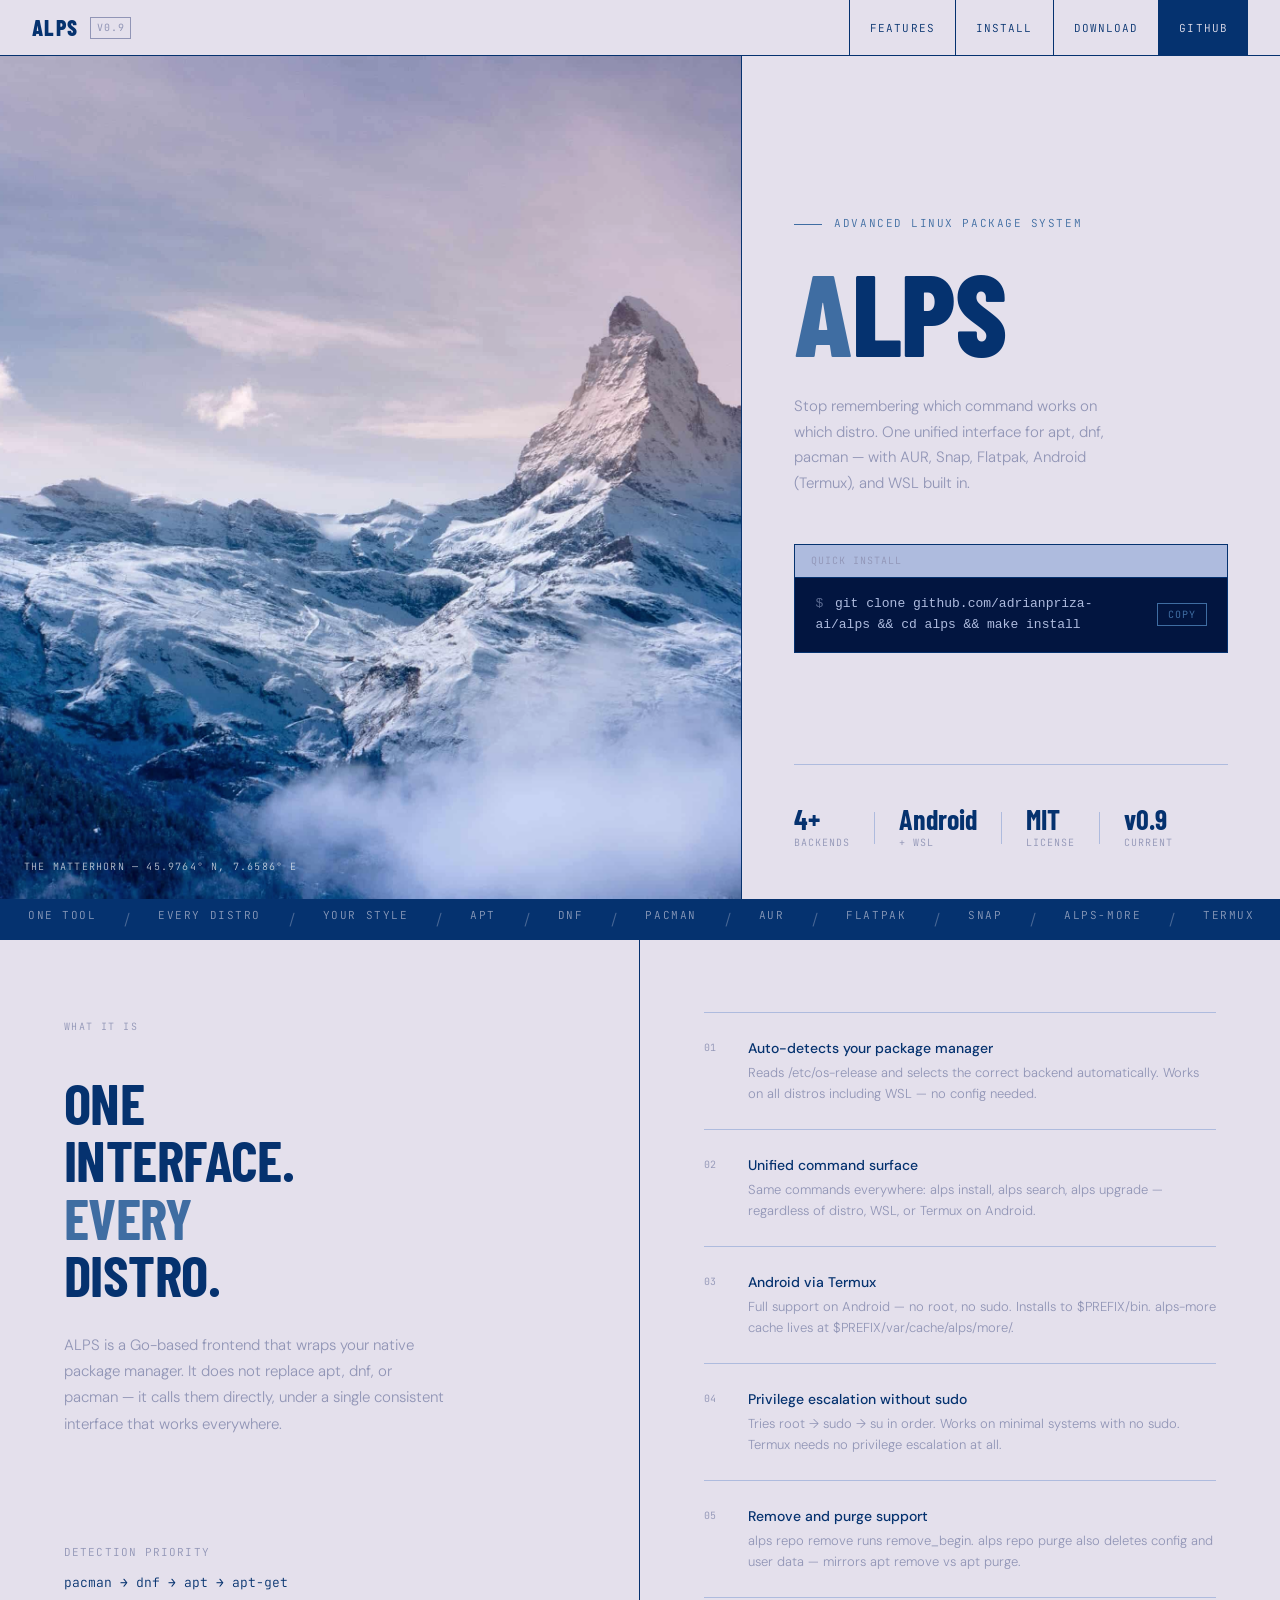
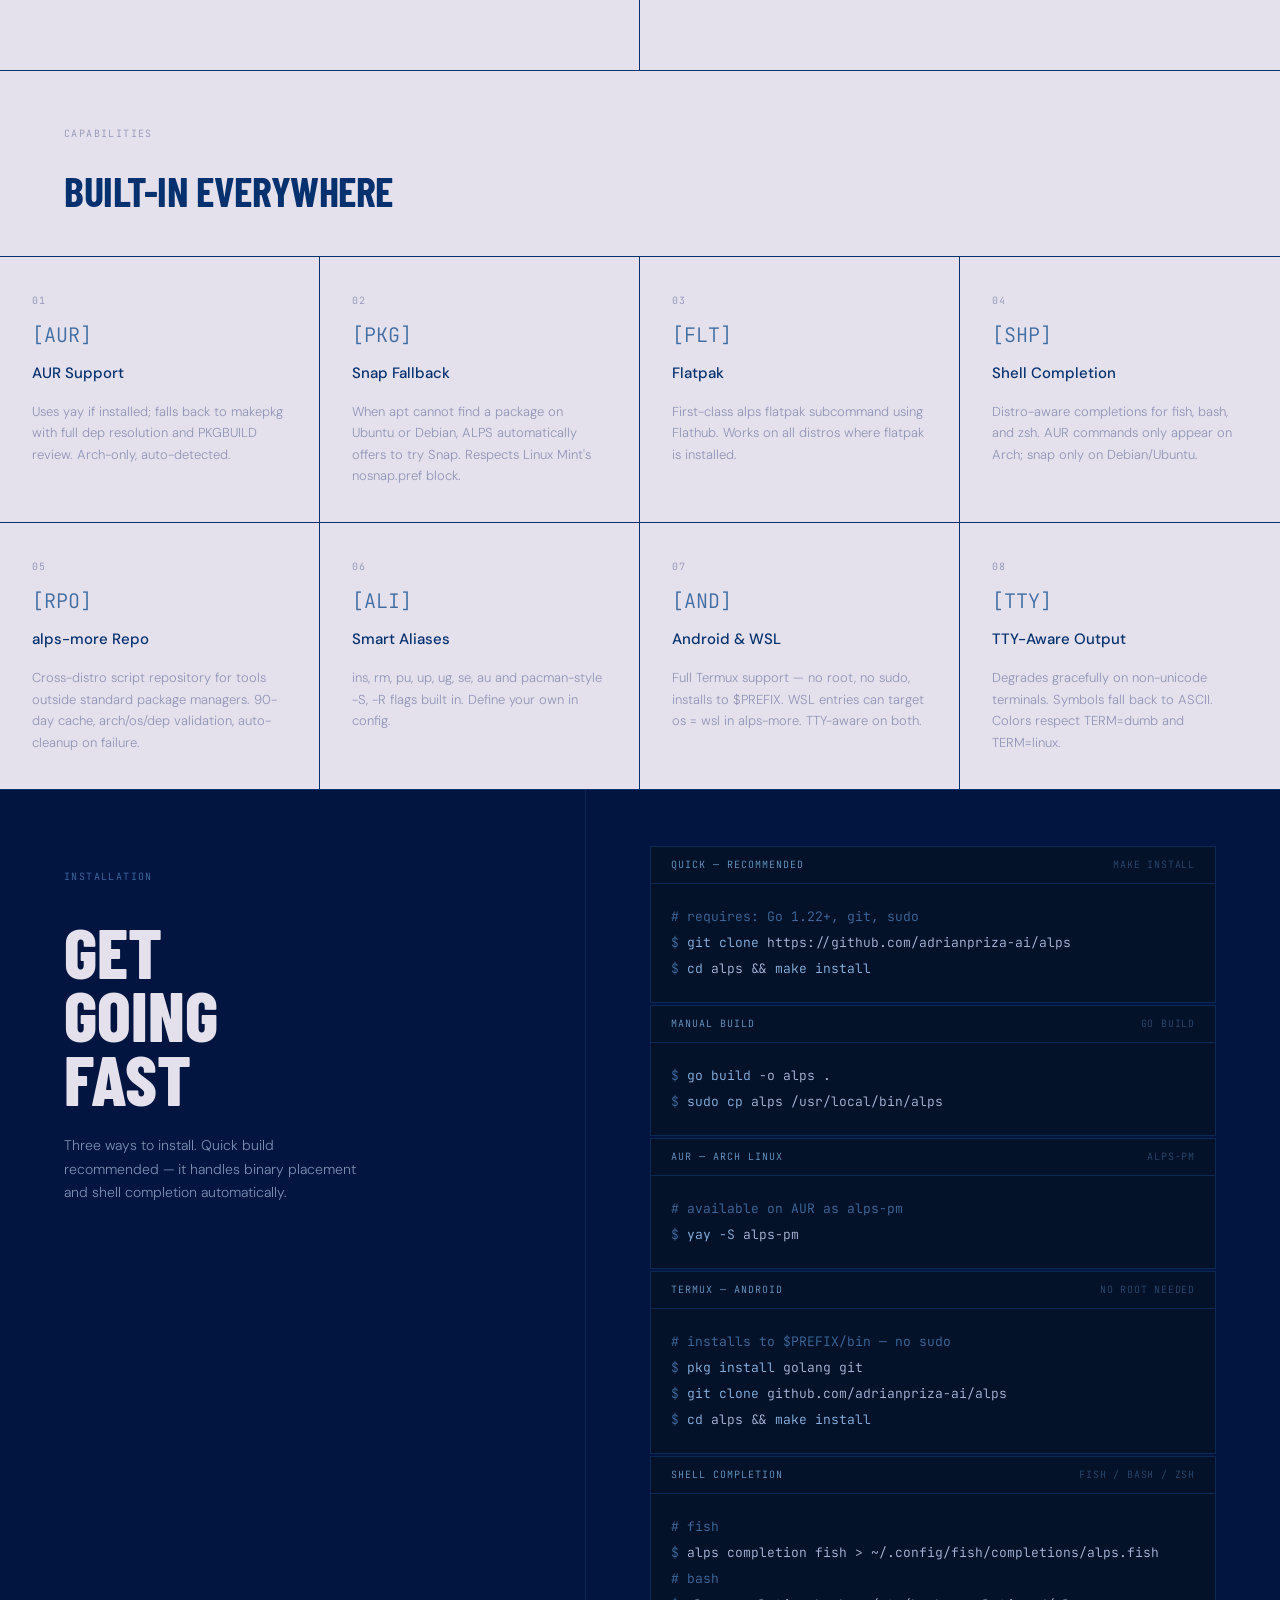
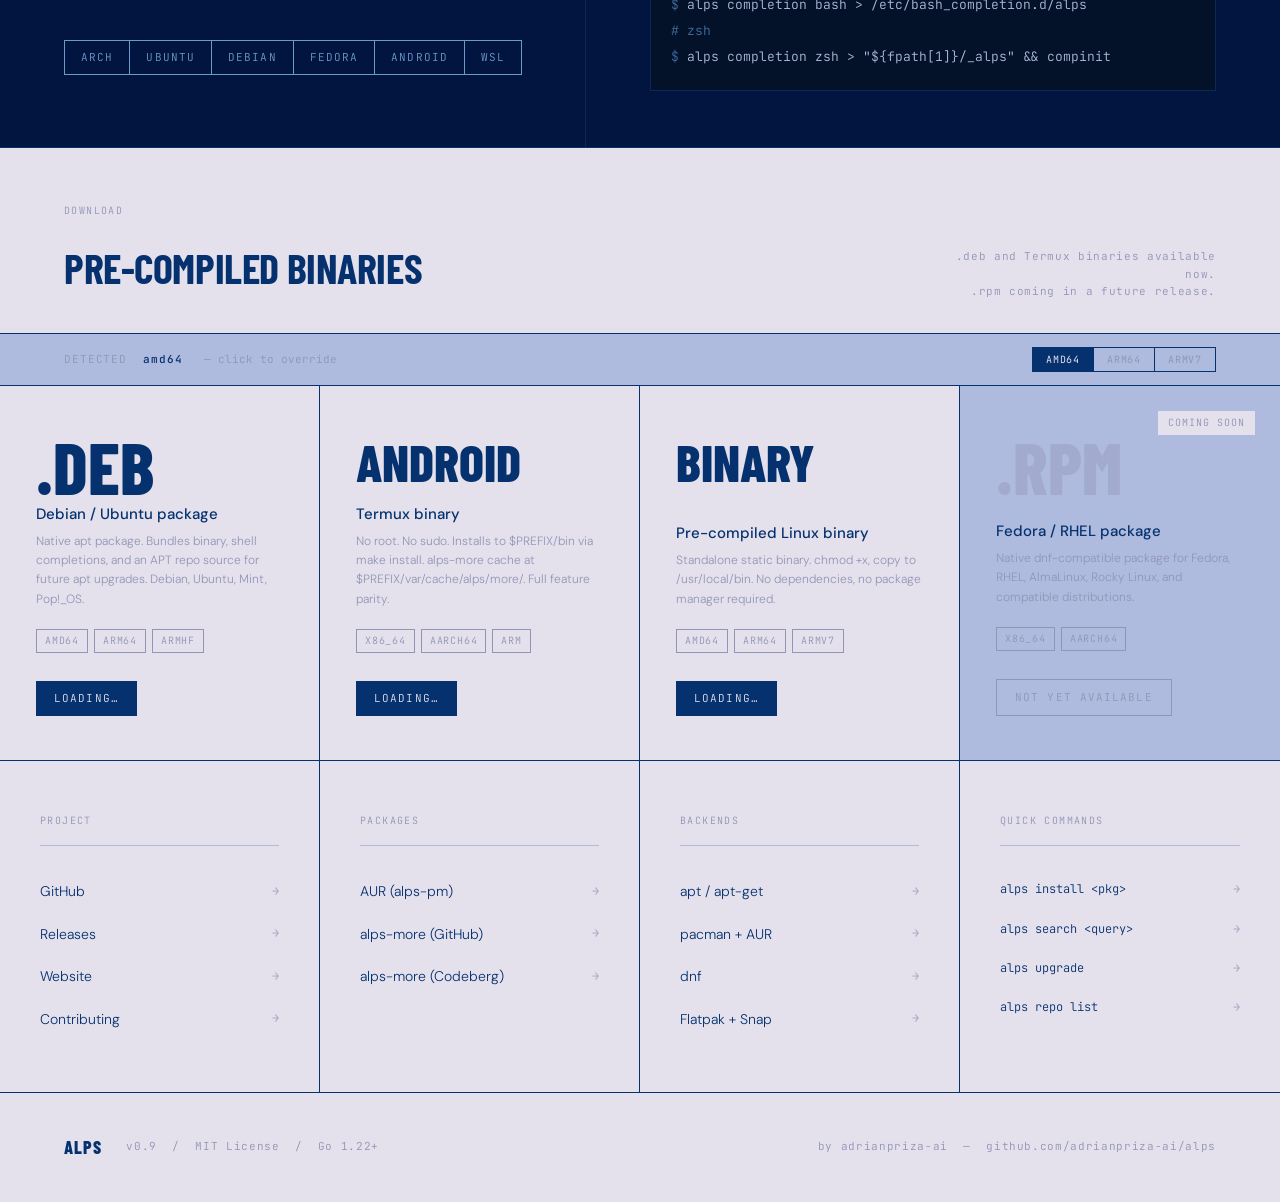
==== commit f93d0580: "update" ====
--- a/index.html
+++ b/index.html
@@ -664,19 +664,59 @@
       line-height: 1.6;
     }
 
+    /* ─── ARCH DETECT BAR ───────────────────────────── */
+    .dl-detect-bar {
+      padding: 13px 64px;
+      border-bottom: 1px solid var(--border);
+      background: var(--surface);
+      display: flex;
+      align-items: center;
+      gap: 16px;
+      font-family: var(--f-mono);
+      font-size: 11px;
+      flex-wrap: wrap;
+    }
+
+    .dl-detect-label { color: var(--muted); letter-spacing: 0.08em; text-transform: uppercase; }
+    .dl-detect-arch  { color: var(--fg); font-weight: 500; letter-spacing: 0.1em; }
+    .dl-detect-note  { color: var(--muted); margin-left: 4px; }
+
+    .dl-arch-switcher {
+      display: flex;
+      gap: 0;
+      margin-left: auto;
+    }
+
+    .dl-arch-btn {
+      font-family: var(--f-mono);
+      font-size: 10px;
+      letter-spacing: 0.08em;
+      text-transform: uppercase;
+      padding: 5px 13px;
+      border: 1px solid var(--border);
+      margin-left: -1px;
+      background: none;
+      color: var(--muted);
+      cursor: pointer;
+      transition: background 0.15s, color 0.15s;
+    }
+
+    .dl-arch-btn.active { background: var(--fg); color: var(--bg); }
+    .dl-arch-btn:hover:not(.active) { background: var(--fg); color: var(--bg); opacity: 0.7; }
+
     .download-grid {
       display: grid;
-      grid-template-columns: 1fr 1fr 1fr;
+      grid-template-columns: repeat(4, 1fr);
       gap: 0;
     }
 
     .dl-tile {
       border-right: 1px solid var(--border);
-      padding: 52px 48px;
+      padding: 44px 36px;
       display: flex;
       flex-direction: column;
       justify-content: space-between;
-      min-height: 340px;
+      min-height: 320px;
       position: relative;
     }
 
@@ -924,12 +964,15 @@
       .feat-tile:nth-child(2n) { border-right: none; }
 
       .install-section { grid-template-columns: 1fr; }
-      .install-left { padding: 48px 28px; border-right: none; border-bottom: 1px solid #222; }
+      .install-left { padding: 48px 28px; border-right: none; border-bottom: 1px solid #0A2A55; }
       .install-right { padding: 40px 28px; }
 
-      .download-grid { grid-template-columns: 1fr; }
-      .dl-tile { border-right: none; border-bottom: 1px solid var(--border); }
-      .dl-tile:last-child { border-bottom: none; }
+      .download-grid { grid-template-columns: 1fr 1fr; }
+      .dl-tile { border-right: 1px solid var(--border); border-bottom: 1px solid var(--border); }
+      .dl-tile:nth-child(2n) { border-right: none; }
+      .dl-tile:nth-last-child(-n+2):not(:nth-child(2n - 1)) { border-bottom: none; }
+      .dl-tile:nth-last-child(-n+2) { border-bottom: none; }
+      .dl-detect-bar { padding: 12px 28px; }
 
       .links-section { grid-template-columns: 1fr 1fr; }
       .link-col:nth-child(2n) { border-right: none; }
@@ -948,6 +991,78 @@
       .features-grid { grid-template-columns: 1fr; }
       .links-section { grid-template-columns: 1fr; }
       .link-col { border-right: none; }
+      .download-grid { grid-template-columns: 1fr; }
+      .dl-tile { border-right: none !important; border-bottom: 1px solid var(--border) !important; }
+      .dl-tile:last-child { border-bottom: none !important; }
+      .hero-title { font-size: clamp(60px, 16vw, 96px); }
+      .hero-content-col { padding: 36px 24px; }
+      .hero-tagline { font-size: 14px; margin-bottom: 32px; }
+    }
+
+    /* ── 440px — minimum 410px support ─── */
+    @media (max-width: 440px) {
+      :root { --nav-h: 50px; }
+      nav { padding: 0 14px; }
+      .nav-brand { font-size: 18px; gap: 8px; }
+      .nav-brand-tag { display: none; }
+      .nav-links a { padding: 0 14px; }
+
+      .hero-image-col { height: 56vw; }
+      .hero-content-col { padding: 26px 16px 28px; }
+      .hero-title { font-size: clamp(42px, 11vw, 60px); line-height: 0.9; margin-bottom: 16px; }
+      .hero-eyebrow { font-size: 9.5px; letter-spacing: 0.1em; margin-bottom: 16px; gap: 8px; }
+      .hero-eyebrow::before { width: 16px; }
+      .hero-tagline { font-size: 12px; line-height: 1.6; margin-bottom: 22px; max-width: 100%; }
+      .hero-install-label { font-size: 9px; padding: 7px 12px; }
+      .hero-install-code { font-size: 10px; padding: 11px 12px; gap: 8px; overflow: hidden; }
+      .hero-install-code code { overflow: hidden; text-overflow: ellipsis; white-space: nowrap; min-width: 0; }
+      .copy-btn { font-size: 9px; padding: 4px 8px; }
+      .hero-bottom { gap: 12px; padding-top: 20px; flex-wrap: wrap; }
+      .hero-stat-num { font-size: 18px; }
+      .hero-stat-label { font-size: 9px; }
+      .hero-stat-sep { display: none; }
+
+      .what-left { padding: 32px 16px; }
+      .what-right { padding: 28px 16px; }
+      .what-headline { font-size: clamp(32px, 9vw, 52px); }
+      .feat-row { gap: 12px; padding: 18px 0; }
+      .feat-name { font-size: 13px; }
+      .feat-desc { font-size: 12px; }
+
+      .features-header { padding: 26px 16px 16px; }
+      .features-header-title { font-size: 30px; }
+      .feat-tile { padding: 22px 16px; gap: 10px; }
+      .feat-tile-name { font-size: 13px; }
+      .feat-tile-desc { font-size: 12px; }
+
+      .install-left { padding: 32px 16px; }
+      .install-right { padding: 26px 16px; }
+      .install-headline { font-size: clamp(38px, 10vw, 68px); }
+      .install-sub { font-size: 13px; }
+      .install-platforms { flex-wrap: wrap; gap: 4px; }
+      .platform-badge { font-size: 9px; padding: 6px 10px; margin-right: 0; }
+      .cmd-block { overflow: hidden; }
+      .cmd-body { font-size: 10.5px; padding: 12px; line-height: 1.8; overflow-x: auto; white-space: pre; }
+      .cmd-header { padding: 8px 12px; }
+      .cmd-method { font-size: 9px; }
+      .cmd-tag { font-size: 9px; }
+
+      .dl-tile { padding: 26px 16px; min-height: auto; }
+      .dl-ext { font-size: 48px; }
+      .download-header { padding: 26px 16px 16px; }
+      .download-header-title { font-size: 30px; }
+      .dl-detect-bar { padding: 10px 16px; font-size: 9.5px; gap: 8px; }
+      .dl-detect-note { display: none; }
+      .dl-arch-btn { font-size: 9px; padding: 4px 10px; }
+      .dl-name { font-size: 13px; }
+      .dl-desc { font-size: 11px; }
+      .dl-btn-inner { font-size: 10px; padding: 8px 14px; }
+
+      .link-col { padding: 26px 16px; }
+      .link-list a { font-size: 13px; }
+      footer { padding: 22px 16px; gap: 12px; }
+      .footer-brand { font-size: 15px; }
+      .footer-meta { font-size: 9.5px; }
     }
   </style>
 </head>
@@ -980,9 +1095,9 @@
           <span class="accent-char">A</span>LPS
         </h1>
         <p class="hero-tagline">
-          Stop remembering which command works on which distro. 
-          One unified interface for apt, dnf, pacman — with AUR, 
-          Snap, and Flatpak built in.
+          Stop remembering which command works on which distro.
+          One unified interface for apt, dnf, pacman — with AUR,
+          Snap, Flatpak, Android (Termux), and WSL built in.
         </p>
         <div class="hero-install-block">
           <div class="hero-install-label">Quick install</div>
@@ -994,18 +1109,18 @@
       </div>
       <div class="hero-bottom">
         <div class="hero-stat">
-          <span class="hero-stat-num">4</span>
+          <span class="hero-stat-num">4+</span>
           <span class="hero-stat-label">Backends</span>
+        </div>
+        <div class="hero-stat-sep"></div>
+        <div class="hero-stat">
+          <span class="hero-stat-num">Android</span>
+          <span class="hero-stat-label">+ WSL</span>
         </div>
         <div class="hero-stat-sep"></div>
         <div class="hero-stat">
           <span class="hero-stat-num">MIT</span>
           <span class="hero-stat-label">License</span>
-        </div>
-        <div class="hero-stat-sep"></div>
-        <div class="hero-stat">
-          <span class="hero-stat-num">Go</span>
-          <span class="hero-stat-label">1.22+</span>
         </div>
         <div class="hero-stat-sep"></div>
         <div class="hero-stat">
@@ -1029,6 +1144,8 @@
       <span class="marquee-item">Flatpak</span><span class="marquee-sep">/</span>
       <span class="marquee-item">Snap</span><span class="marquee-sep">/</span>
       <span class="marquee-item">alps-more</span><span class="marquee-sep">/</span>
+      <span class="marquee-item">Termux</span><span class="marquee-sep">/</span>
+      <span class="marquee-item">WSL</span><span class="marquee-sep">/</span>
       <!-- duplicate for seamless loop -->
       <span class="marquee-item">One tool</span><span class="marquee-sep">/</span>
       <span class="marquee-item">Every distro</span><span class="marquee-sep">/</span>
@@ -1040,6 +1157,8 @@
       <span class="marquee-item">Flatpak</span><span class="marquee-sep">/</span>
       <span class="marquee-item">Snap</span><span class="marquee-sep">/</span>
       <span class="marquee-item">alps-more</span><span class="marquee-sep">/</span>
+      <span class="marquee-item">Termux</span><span class="marquee-sep">/</span>
+      <span class="marquee-item">WSL</span><span class="marquee-sep">/</span>
     </div>
   </div>
 
@@ -1070,35 +1189,35 @@
         <span class="feat-idx">01</span>
         <div>
           <div class="feat-name">Auto-detects your package manager</div>
-          <div class="feat-desc">Reads /etc/os-release and selects the correct backend automatically on first run.</div>
+          <div class="feat-desc">Reads /etc/os-release and selects the correct backend automatically. Works on all distros including WSL — no config needed.</div>
         </div>
       </div>
       <div class="feat-row">
         <span class="feat-idx">02</span>
         <div>
           <div class="feat-name">Unified command surface</div>
-          <div class="feat-desc">Same commands everywhere: alps install, alps search, alps upgrade — regardless of distro.</div>
+          <div class="feat-desc">Same commands everywhere: alps install, alps search, alps upgrade — regardless of distro, WSL, or Termux on Android.</div>
         </div>
       </div>
       <div class="feat-row">
         <span class="feat-idx">03</span>
         <div>
-          <div class="feat-name">Privilege escalation without sudo</div>
-          <div class="feat-desc">Tries root &rarr; sudo &rarr; su in order. Works even on minimal systems with no sudo installed.</div>
+          <div class="feat-name">Android via Termux</div>
+          <div class="feat-desc">Full support on Android — no root, no sudo. Installs to $PREFIX/bin. alps-more cache lives at $PREFIX/var/cache/alps/more/.</div>
         </div>
       </div>
       <div class="feat-row">
         <span class="feat-idx">04</span>
         <div>
-          <div class="feat-name">Warns before dangerous operations</div>
-          <div class="feat-desc">Catches partial upgrades on Arch (pacman -Sy / -Su alone) before they cause breakage.</div>
+          <div class="feat-name">Privilege escalation without sudo</div>
+          <div class="feat-desc">Tries root → sudo → su in order. Works on minimal systems with no sudo. Termux needs no privilege escalation at all.</div>
         </div>
       </div>
       <div class="feat-row">
         <span class="feat-idx">05</span>
         <div>
-          <div class="feat-name">Fully customizable style</div>
-          <div class="feat-desc">Colors, symbols, header text, and aliases all configurable via ~/.config/alps/config.</div>
+          <div class="feat-name">Remove and purge support</div>
+          <div class="feat-desc">alps repo remove runs remove_begin. alps repo purge also deletes config and user data — mirrors apt remove vs apt purge.</div>
         </div>
       </div>
     </div>
@@ -1158,16 +1277,16 @@
 
       <div class="feat-tile">
         <div class="feat-tile-num">07</div>
+        <div class="feat-tile-icon">[AND]</div>
+        <div class="feat-tile-name">Android &amp; WSL</div>
+        <div class="feat-tile-desc">Full Termux support — no root, no sudo, installs to $PREFIX. WSL entries can target os = wsl in alps-more. TTY-aware on both.</div>
+      </div>
+
+      <div class="feat-tile">
+        <div class="feat-tile-num">08</div>
         <div class="feat-tile-icon">[TTY]</div>
         <div class="feat-tile-name">TTY-Aware Output</div>
         <div class="feat-tile-desc">Degrades gracefully on non-unicode terminals. Symbols fall back to ASCII. Colors respect TERM=dumb and TERM=linux.</div>
-      </div>
-
-      <div class="feat-tile">
-        <div class="feat-tile-num">08</div>
-        <div class="feat-tile-icon">[DIA]</div>
-        <div class="feat-tile-name">System Diagnostic</div>
-        <div class="feat-tile-desc">Running alps with no arguments prints a quick overview: detected backend, available extras, and installed alps-more count.</div>
       </div>
 
     </div>
@@ -1188,6 +1307,8 @@
         <span class="platform-badge active">Ubuntu</span>
         <span class="platform-badge active">Debian</span>
         <span class="platform-badge active">Fedora</span>
+        <span class="platform-badge active">Android</span>
+        <span class="platform-badge active">WSL</span>
       </div>
     </div>
     <div class="install-right">
@@ -1223,6 +1344,19 @@
         <div class="cmd-body">
           <span class="c"># available on AUR as alps-pm</span><br>
           <span class="p">$</span> <span class="k">yay -S</span> alps-pm
+        </div>
+      </div>
+
+      <div class="cmd-block" style="margin-top: 1px;">
+        <div class="cmd-header">
+          <span class="cmd-method">Termux — Android</span>
+          <span class="cmd-tag">no root needed</span>
+        </div>
+        <div class="cmd-body">
+          <span class="c"># installs to $PREFIX/bin — no sudo</span><br>
+          <span class="p">$</span> <span class="k">pkg install</span> golang git<br>
+          <span class="p">$</span> <span class="k">git clone</span> github.com/adrianpriza-ai/alps<br>
+          <span class="p">$</span> <span class="k">cd</span> alps &amp;&amp; <span class="k">make install</span>
         </div>
       </div>
 
@@ -1252,26 +1386,72 @@
         <h2 class="download-header-title">Pre-compiled binaries</h2>
       </div>
       <p class="download-note">
-        Native packages coming in a future release.<br>
-        Binaries for amd64, arm64, and armv7 available now via GitHub Releases.
+        .deb and Termux binaries available now.<br>
+        .rpm coming in a future release.
       </p>
     </div>
+
+    <!-- arch detect bar -->
+    <div class="dl-detect-bar">
+      <span class="dl-detect-label">Detected</span>
+      <span class="dl-detect-arch" id="dl-detected-label">amd64</span>
+      <span class="dl-detect-note">— click to override</span>
+      <div class="dl-arch-switcher">
+        <button class="dl-arch-btn" data-arch="amd64">amd64</button>
+        <button class="dl-arch-btn" data-arch="arm64">arm64</button>
+        <button class="dl-arch-btn" data-arch="armv7">armv7</button>
+      </div>
+    </div>
+
     <div class="download-grid">
 
-      <!-- .deb — coming soon -->
-      <div class="dl-tile coming-soon">
-        <span class="dl-coming-badge">Coming soon</span>
+      <!-- .deb — available -->
+      <div class="dl-tile available">
         <div class="dl-ext">.deb</div>
         <div>
           <div class="dl-name">Debian / Ubuntu package</div>
-          <div class="dl-desc">Native apt-compatible .deb package for Debian, Ubuntu, Linux Mint, Pop!_OS, and compatible distributions.</div>
+          <div class="dl-desc">Native apt package. Bundles binary, shell completions, and an APT repo source for future apt upgrades. Debian, Ubuntu, Mint, Pop!_OS.</div>
+          <div class="dl-arch-list">
+            <span class="dl-arch-item">amd64</span>
+            <span class="dl-arch-item">arm64</span>
+            <span class="dl-arch-item">armhf</span>
+          </div>
+          <a href="#" target="_blank" rel="noopener" class="dl-btn" id="dl-deb-btn">
+            <span class="dl-btn-inner">Loading…</span>
+          </a>
+        </div>
+      </div>
+
+      <!-- Termux — available -->
+      <div class="dl-tile available" id="dl-termux">
+        <div class="dl-ext" style="font-size:52px;line-height:1.2">Android</div>
+        <div>
+          <div class="dl-name">Termux binary</div>
+          <div class="dl-desc">No root. No sudo. Installs to $PREFIX/bin via make install. alps-more cache at $PREFIX/var/cache/alps/more/. Full feature parity.</div>
+          <div class="dl-arch-list">
+            <span class="dl-arch-item">x86_64</span>
+            <span class="dl-arch-item">aarch64</span>
+            <span class="dl-arch-item">arm</span>
+          </div>
+          <a href="#" target="_blank" rel="noopener" class="dl-btn" id="dl-termux-btn">
+            <span class="dl-btn-inner">Loading…</span>
+          </a>
+        </div>
+      </div>
+
+      <!-- Binary — available -->
+      <div class="dl-tile available">
+        <div class="dl-ext" style="font-size:52px;line-height:1.2">Binary</div>
+        <div>
+          <div class="dl-name">Pre-compiled Linux binary</div>
+          <div class="dl-desc">Standalone static binary. chmod +x, copy to /usr/local/bin. No dependencies, no package manager required.</div>
           <div class="dl-arch-list">
             <span class="dl-arch-item">amd64</span>
             <span class="dl-arch-item">arm64</span>
             <span class="dl-arch-item">armv7</span>
           </div>
-          <a class="dl-btn">
-            <span class="dl-btn-inner">Not yet available</span>
+          <a href="#" target="_blank" rel="noopener" class="dl-btn" id="dl-binary-btn">
+            <span class="dl-btn-inner">Loading…</span>
           </a>
         </div>
       </div>
@@ -1282,30 +1462,13 @@
         <div class="dl-ext">.rpm</div>
         <div>
           <div class="dl-name">Fedora / RHEL package</div>
-          <div class="dl-desc">Native dnf-compatible .rpm package for Fedora, RHEL, AlmaLinux, Rocky Linux, and compatible distributions.</div>
+          <div class="dl-desc">Native dnf-compatible package for Fedora, RHEL, AlmaLinux, Rocky Linux, and compatible distributions.</div>
           <div class="dl-arch-list">
             <span class="dl-arch-item">x86_64</span>
             <span class="dl-arch-item">aarch64</span>
           </div>
           <a class="dl-btn">
             <span class="dl-btn-inner">Not yet available</span>
-          </a>
-        </div>
-      </div>
-
-      <!-- binary — available now -->
-      <div class="dl-tile available">
-        <div class="dl-ext" style="font-size: 48px; line-height: 1.2;">Binary</div>
-        <div>
-          <div class="dl-name">Pre-compiled Linux binary</div>
-          <div class="dl-desc">Standalone static binary. Download, chmod +x, copy to /usr/local/bin. No dependencies required.</div>
-          <div class="dl-arch-list">
-            <span class="dl-arch-item">amd64</span>
-            <span class="dl-arch-item">arm64</span>
-            <span class="dl-arch-item">armv7</span>
-          </div>
-          <a href="https://github.com/adrianpriza-ai/alps/releases" target="_blank" rel="noopener" class="dl-btn" id="ver-dl-link">
-            <span class="dl-btn-inner">Download from GitHub</span>
           </a>
         </div>
       </div>
@@ -1366,49 +1529,119 @@
   </footer>
 
   <script>
+    /* ── Copy install command ──────────────────────────── */
     function copyInstall(btn) {
       const text = 'git clone https://github.com/adrianpriza-ai/alps && cd alps && make install';
       navigator.clipboard.writeText(text).then(() => {
         btn.textContent = 'copied';
         btn.classList.add('copied');
-        setTimeout(() => {
-          btn.textContent = 'copy';
-          btn.classList.remove('copied');
-        }, 2000);
+        setTimeout(() => { btn.textContent = 'copy'; btn.classList.remove('copied'); }, 2000);
       });
     }
 
-    /* ── GitHub Release version fetch ─────────────────── */
-    (async function fetchVersion() {
+    /* ── Arch detection ────────────────────────────────── */
+    async function detectArch() {
+      const ua = navigator.userAgent.toLowerCase();
+      const isAndroid = /android/.test(ua);
+      let arch = 'amd64';
+
+      if (navigator.userAgentData?.getHighEntropyValues) {
+        try {
+          const h = await navigator.userAgentData.getHighEntropyValues(['architecture', 'bitness']);
+          if (h.architecture === 'arm' && h.bitness === '64') arch = 'arm64';
+          else if (h.architecture === 'arm') arch = 'armv7';
+        } catch(_) {}
+      }
+      if (arch === 'amd64') {
+        if (/aarch64|arm64/.test(ua)) arch = 'arm64';
+        else if (/armv7|armhf/.test(ua)) arch = 'armv7';
+      }
+      return { arch, isAndroid };
+    }
+
+    /* ── Build download URLs from tag + arch ───────────── */
+    function buildUrls(tag, arch) {
+      const ver     = tag.replace(/^v/, '');
+      const debArch  = { amd64: 'amd64', arm64: 'arm64', armv7: 'armhf' }[arch] || 'amd64';
+      const termArch = { amd64: 'x86_64', arm64: 'aarch64', armv7: 'arm' }[arch]  || 'x86_64';
+      const base = `https://github.com/adrianpriza-ai/alps/releases/download/${tag}`;
+      return {
+        binary: { url: `${base}/alps-linux-${arch}`,          label: `alps-linux-${arch}` },
+        deb:    { url: `${base}/alps_${ver}_${debArch}.deb`,  label: `alps_${ver}_${debArch}.deb` },
+        termux: { url: `${base}/alps-termux-${termArch}`,     label: `alps-termux-${termArch}` },
+      };
+    }
+
+    /* ── Apply download links ──────────────────────────── */
+    let _tag = null, _arch = 'amd64';
+
+    function applyLinks(tag, arch) {
+      _tag = tag; _arch = arch;
+      const u = buildUrls(tag, arch);
+      [['dl-binary-btn', u.binary], ['dl-deb-btn', u.deb], ['dl-termux-btn', u.termux]]
+        .forEach(([id, info]) => {
+          const el = document.getElementById(id);
+          if (!el) return;
+          el.href = info.url;
+          const inner = el.querySelector('.dl-btn-inner');
+          if (inner) inner.textContent = info.label;
+        });
+    }
+
+    /* ── Sync arch button highlights ───────────────────── */
+    function syncArchBtns(arch) {
+      document.querySelectorAll('.dl-arch-btn').forEach(b =>
+        b.classList.toggle('active', b.dataset.arch === arch)
+      );
+    }
+
+    /* ── Arch override click ────────────────────────────── */
+    document.addEventListener('click', e => {
+      const btn = e.target.closest('.dl-arch-btn');
+      if (!btn) return;
+      const arch = btn.dataset.arch;
+      syncArchBtns(arch);
+      const lbl = document.getElementById('dl-detected-label');
+      if (lbl) lbl.textContent = arch;
+      if (_tag) applyLinks(_tag, arch);
+    });
+
+    /* ── Init ──────────────────────────────────────────── */
+    (async function init() {
+      const { arch, isAndroid } = await detectArch();
+      _arch = arch;
+
+      const lbl = document.getElementById('dl-detected-label');
+      if (lbl) lbl.textContent = isAndroid ? `Android · ${arch}` : arch;
+      syncArchBtns(arch);
+
+      if (isAndroid) {
+        const tile = document.getElementById('dl-termux');
+        if (tile) tile.style.outline = '2px solid var(--accent)';
+      }
+
       try {
         const res = await fetch(
           'https://api.github.com/repos/adrianpriza-ai/alps/releases/latest',
           { headers: { Accept: 'application/vnd.github+json' } }
         );
-        if (!res.ok) return;                  // no releases yet → keep fallback
-        const { tag_name, html_url } = await res.json();
+        if (!res.ok) return;
+        const { tag_name } = await res.json();
         if (!tag_name) return;
+
         const v = tag_name.startsWith('v') ? tag_name : 'v' + tag_name;
-
-        /* nav badge */
-        const navTag = document.getElementById('ver-nav');
-        if (navTag) navTag.textContent = v;
-
-        /* hero stat */
-        const heroNum = document.getElementById('ver-hero-num');
-        if (heroNum) heroNum.textContent = v;
-
-        /* footer */
-        const footerMeta = document.getElementById('ver-footer');
-        if (footerMeta) footerMeta.textContent = v + ' \u00a0/\u00a0 MIT License \u00a0/\u00a0 Go 1.22+';
-
-        /* releases link in download section */
-        const dlLink = document.getElementById('ver-dl-link');
-        if (dlLink) {
-          dlLink.href = html_url;
-          dlLink.textContent = 'Download ' + v + ' from GitHub';
-        }
-      } catch (_) { /* network unavailable — silently keep static fallback */ }
+        _tag = tag_name;
+
+        ['ver-nav', 'ver-hero-num'].forEach(id => {
+          const el = document.getElementById(id);
+          if (el) el.textContent = v;
+        });
+        const fm = document.getElementById('ver-footer');
+        if (fm) fm.textContent = `${v} \u00a0/\u00a0 MIT License \u00a0/\u00a0 Go 1.22+`;
+
+        applyLinks(tag_name, arch);
+
+      } catch(_) { /* network unavailable — keep fallback text */ }
     })();
   </script>
 </body>
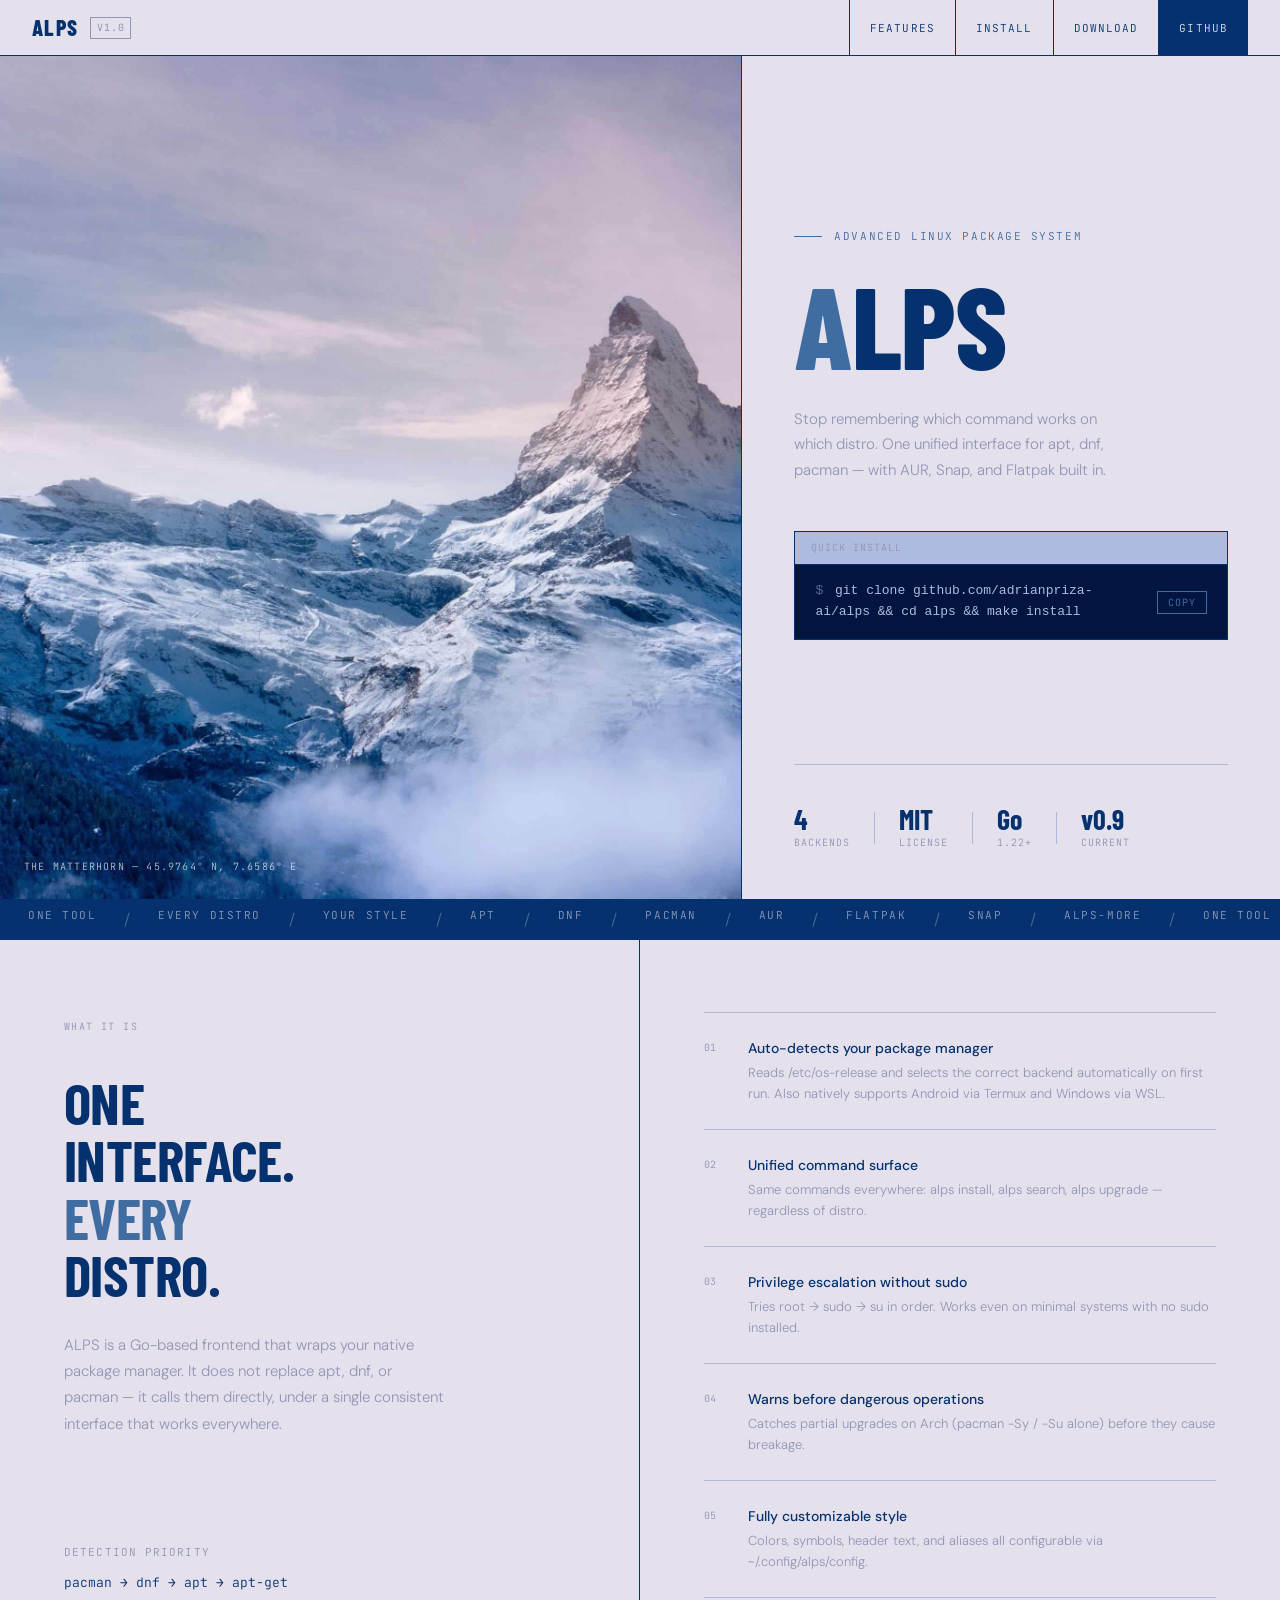
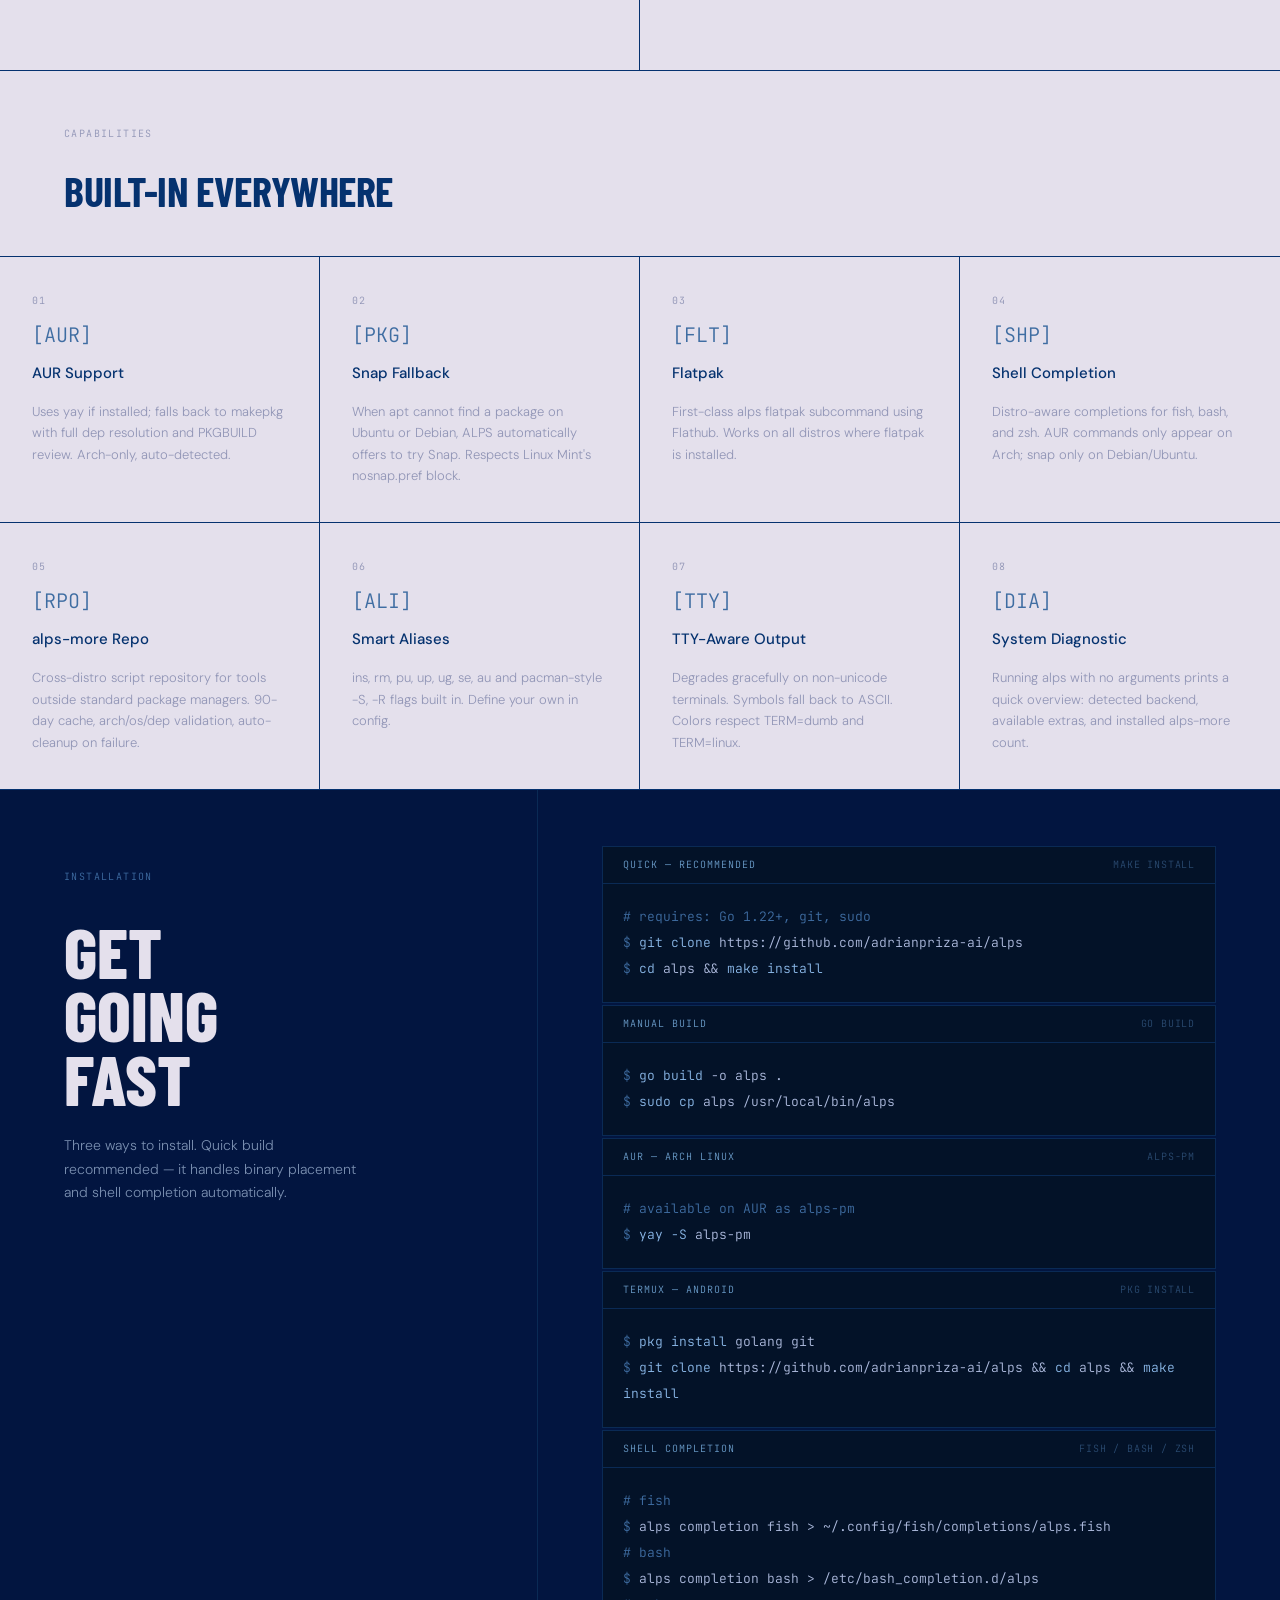
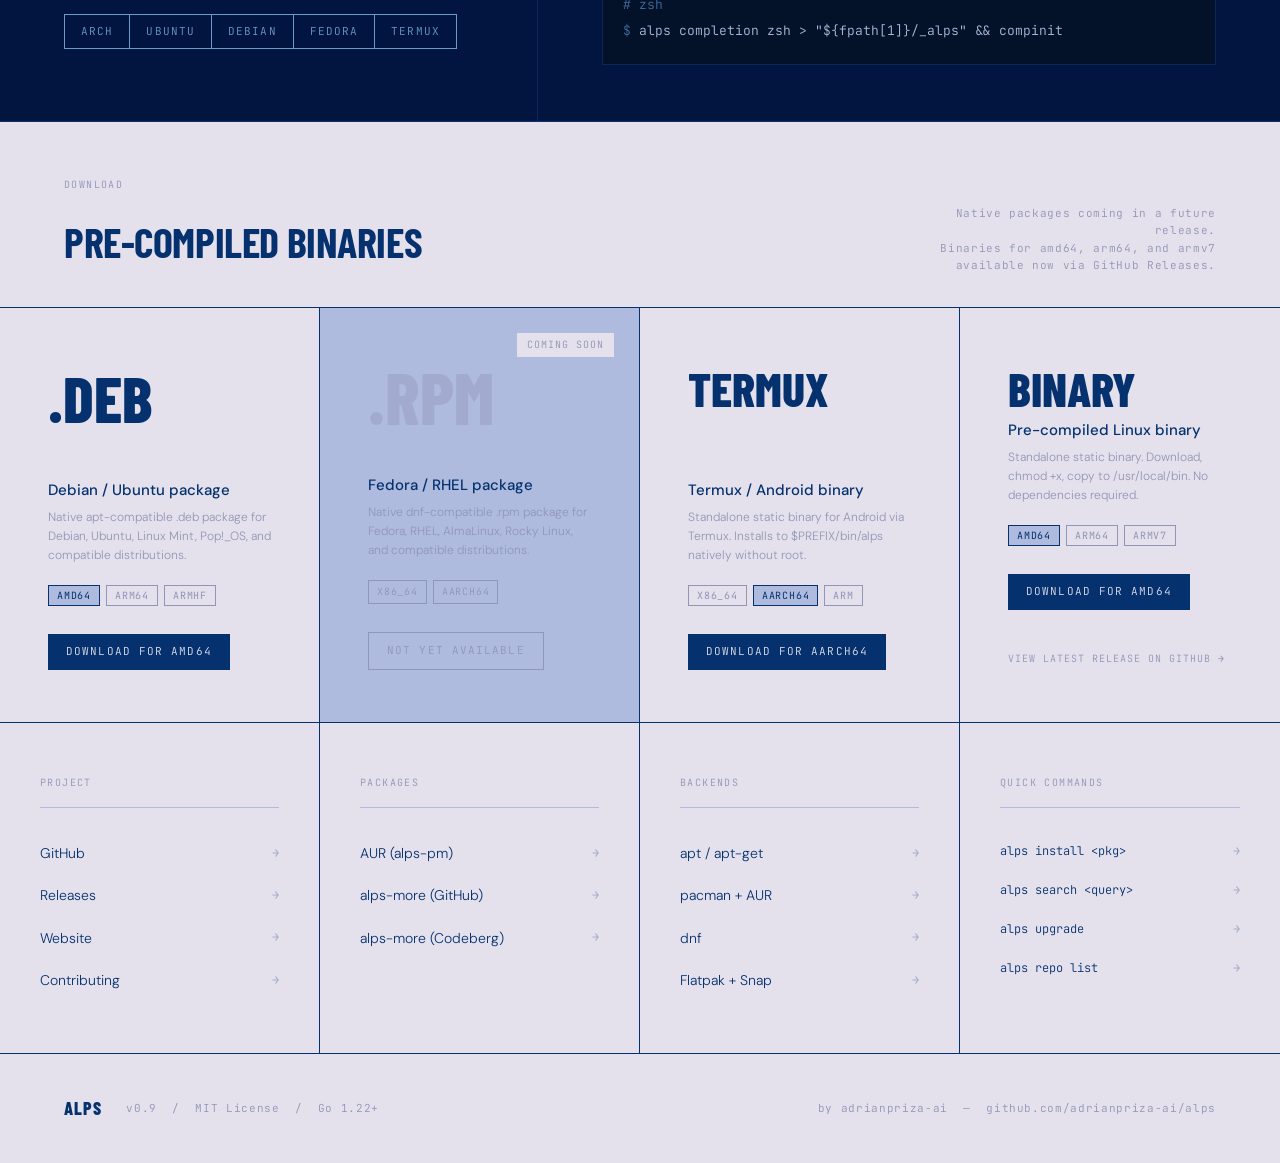
==== commit 9c0a9d67: "update" ====
--- a/index.html
+++ b/index.html
@@ -40,7 +40,7 @@
       --ease: cubic-bezier(0.16, 1, 0.3, 1);
     }
 
-    html { scroll-behavior: smooth; }
+    html, body { scroll-behavior: smooth; overflow-x: hidden; }
 
     body {
       background: var(--bg);
@@ -256,6 +256,7 @@
       gap: 16px;
     }
 
+    .hero-install-code code { min-width: 0; flex: 1; word-break: break-word; }
     .hero-install-code span { opacity: 0.5; margin-right: 4px; }
 
     .copy-btn {
@@ -626,6 +627,8 @@
       font-size: 13px;
       line-height: 2;
       color: var(--code-fg);
+      overflow-x: auto;
+      word-break: break-word;
     }
 
     .cmd-body .c  { color: var(--code-dim); }
@@ -664,46 +667,6 @@
       line-height: 1.6;
     }
 
-    /* ─── ARCH DETECT BAR ───────────────────────────── */
-    .dl-detect-bar {
-      padding: 13px 64px;
-      border-bottom: 1px solid var(--border);
-      background: var(--surface);
-      display: flex;
-      align-items: center;
-      gap: 16px;
-      font-family: var(--f-mono);
-      font-size: 11px;
-      flex-wrap: wrap;
-    }
-
-    .dl-detect-label { color: var(--muted); letter-spacing: 0.08em; text-transform: uppercase; }
-    .dl-detect-arch  { color: var(--fg); font-weight: 500; letter-spacing: 0.1em; }
-    .dl-detect-note  { color: var(--muted); margin-left: 4px; }
-
-    .dl-arch-switcher {
-      display: flex;
-      gap: 0;
-      margin-left: auto;
-    }
-
-    .dl-arch-btn {
-      font-family: var(--f-mono);
-      font-size: 10px;
-      letter-spacing: 0.08em;
-      text-transform: uppercase;
-      padding: 5px 13px;
-      border: 1px solid var(--border);
-      margin-left: -1px;
-      background: none;
-      color: var(--muted);
-      cursor: pointer;
-      transition: background 0.15s, color 0.15s;
-    }
-
-    .dl-arch-btn.active { background: var(--fg); color: var(--bg); }
-    .dl-arch-btn:hover:not(.active) { background: var(--fg); color: var(--bg); opacity: 0.7; }
-
     .download-grid {
       display: grid;
       grid-template-columns: repeat(4, 1fr);
@@ -712,11 +675,11 @@
 
     .dl-tile {
       border-right: 1px solid var(--border);
-      padding: 44px 36px;
+      padding: 52px 48px;
       display: flex;
       flex-direction: column;
       justify-content: space-between;
-      min-height: 320px;
+      min-height: 340px;
       position: relative;
     }
 
@@ -803,8 +766,32 @@
       padding: 3px 8px;
       border: 1px solid currentColor;
       color: var(--muted);
+      transition: color 0.2s, background 0.2s;
+      background: none;
+      cursor: pointer;
+    }
+    .dl-arch-item.active {
+      color: var(--fg);
+      background: var(--surface);
+    }
+    .dl-tile.available:hover .dl-arch-item.active {
+      color: var(--bg);
+      background: rgba(255,255,255,0.2);
+    }
+    .dl-release-link {
+      display: inline-block;
+      margin-top: 16px;
+      font-family: var(--f-mono);
+      font-size: 10px;
+      letter-spacing: 0.1em;
+      text-transform: uppercase;
+      color: var(--muted);
+      text-decoration: none;
       transition: color 0.2s;
     }
+    .dl-release-link:hover { color: var(--accent); }
+    .dl-tile.available:hover .dl-release-link { color: rgba(255,255,255,0.7); }
+    .dl-tile.available:hover .dl-release-link:hover { color: #fff; }
 
     .dl-btn {
       font-family: var(--f-mono);
@@ -964,15 +951,12 @@
       .feat-tile:nth-child(2n) { border-right: none; }
 
       .install-section { grid-template-columns: 1fr; }
-      .install-left { padding: 48px 28px; border-right: none; border-bottom: 1px solid #0A2A55; }
+      .install-left { padding: 48px 28px; border-right: none; border-bottom: 1px solid #222; }
       .install-right { padding: 40px 28px; }
 
-      .download-grid { grid-template-columns: 1fr 1fr; }
-      .dl-tile { border-right: 1px solid var(--border); border-bottom: 1px solid var(--border); }
-      .dl-tile:nth-child(2n) { border-right: none; }
-      .dl-tile:nth-last-child(-n+2):not(:nth-child(2n - 1)) { border-bottom: none; }
-      .dl-tile:nth-last-child(-n+2) { border-bottom: none; }
-      .dl-detect-bar { padding: 12px 28px; }
+      .download-grid { grid-template-columns: 1fr; }
+      .dl-tile { border-right: none; border-bottom: 1px solid var(--border); }
+      .dl-tile:last-child { border-bottom: none; }
 
       .links-section { grid-template-columns: 1fr 1fr; }
       .link-col:nth-child(2n) { border-right: none; }
@@ -991,78 +975,6 @@
       .features-grid { grid-template-columns: 1fr; }
       .links-section { grid-template-columns: 1fr; }
       .link-col { border-right: none; }
-      .download-grid { grid-template-columns: 1fr; }
-      .dl-tile { border-right: none !important; border-bottom: 1px solid var(--border) !important; }
-      .dl-tile:last-child { border-bottom: none !important; }
-      .hero-title { font-size: clamp(60px, 16vw, 96px); }
-      .hero-content-col { padding: 36px 24px; }
-      .hero-tagline { font-size: 14px; margin-bottom: 32px; }
-    }
-
-    /* ── 440px — minimum 410px support ─── */
-    @media (max-width: 440px) {
-      :root { --nav-h: 50px; }
-      nav { padding: 0 14px; }
-      .nav-brand { font-size: 18px; gap: 8px; }
-      .nav-brand-tag { display: none; }
-      .nav-links a { padding: 0 14px; }
-
-      .hero-image-col { height: 56vw; }
-      .hero-content-col { padding: 26px 16px 28px; }
-      .hero-title { font-size: clamp(42px, 11vw, 60px); line-height: 0.9; margin-bottom: 16px; }
-      .hero-eyebrow { font-size: 9.5px; letter-spacing: 0.1em; margin-bottom: 16px; gap: 8px; }
-      .hero-eyebrow::before { width: 16px; }
-      .hero-tagline { font-size: 12px; line-height: 1.6; margin-bottom: 22px; max-width: 100%; }
-      .hero-install-label { font-size: 9px; padding: 7px 12px; }
-      .hero-install-code { font-size: 10px; padding: 11px 12px; gap: 8px; overflow: hidden; }
-      .hero-install-code code { overflow: hidden; text-overflow: ellipsis; white-space: nowrap; min-width: 0; }
-      .copy-btn { font-size: 9px; padding: 4px 8px; }
-      .hero-bottom { gap: 12px; padding-top: 20px; flex-wrap: wrap; }
-      .hero-stat-num { font-size: 18px; }
-      .hero-stat-label { font-size: 9px; }
-      .hero-stat-sep { display: none; }
-
-      .what-left { padding: 32px 16px; }
-      .what-right { padding: 28px 16px; }
-      .what-headline { font-size: clamp(32px, 9vw, 52px); }
-      .feat-row { gap: 12px; padding: 18px 0; }
-      .feat-name { font-size: 13px; }
-      .feat-desc { font-size: 12px; }
-
-      .features-header { padding: 26px 16px 16px; }
-      .features-header-title { font-size: 30px; }
-      .feat-tile { padding: 22px 16px; gap: 10px; }
-      .feat-tile-name { font-size: 13px; }
-      .feat-tile-desc { font-size: 12px; }
-
-      .install-left { padding: 32px 16px; }
-      .install-right { padding: 26px 16px; }
-      .install-headline { font-size: clamp(38px, 10vw, 68px); }
-      .install-sub { font-size: 13px; }
-      .install-platforms { flex-wrap: wrap; gap: 4px; }
-      .platform-badge { font-size: 9px; padding: 6px 10px; margin-right: 0; }
-      .cmd-block { overflow: hidden; }
-      .cmd-body { font-size: 10.5px; padding: 12px; line-height: 1.8; overflow-x: auto; white-space: pre; }
-      .cmd-header { padding: 8px 12px; }
-      .cmd-method { font-size: 9px; }
-      .cmd-tag { font-size: 9px; }
-
-      .dl-tile { padding: 26px 16px; min-height: auto; }
-      .dl-ext { font-size: 48px; }
-      .download-header { padding: 26px 16px 16px; }
-      .download-header-title { font-size: 30px; }
-      .dl-detect-bar { padding: 10px 16px; font-size: 9.5px; gap: 8px; }
-      .dl-detect-note { display: none; }
-      .dl-arch-btn { font-size: 9px; padding: 4px 10px; }
-      .dl-name { font-size: 13px; }
-      .dl-desc { font-size: 11px; }
-      .dl-btn-inner { font-size: 10px; padding: 8px 14px; }
-
-      .link-col { padding: 26px 16px; }
-      .link-list a { font-size: 13px; }
-      footer { padding: 22px 16px; gap: 12px; }
-      .footer-brand { font-size: 15px; }
-      .footer-meta { font-size: 9.5px; }
     }
   </style>
 </head>
@@ -1072,7 +984,7 @@
   <nav>
     <a class="nav-brand" href="#">
       ALPS
-      <span class="nav-brand-tag" id="ver-nav">v0.9</span>
+      <span class="nav-brand-tag" id="ver-nav">v1.0</span>
     </a>
     <ul class="nav-links">
       <li><a href="#features">Features</a></li>
@@ -1095,9 +1007,9 @@
           <span class="accent-char">A</span>LPS
         </h1>
         <p class="hero-tagline">
-          Stop remembering which command works on which distro.
-          One unified interface for apt, dnf, pacman — with AUR,
-          Snap, Flatpak, Android (Termux), and WSL built in.
+          Stop remembering which command works on which distro. 
+          One unified interface for apt, dnf, pacman — with AUR, 
+          Snap, and Flatpak built in.
         </p>
         <div class="hero-install-block">
           <div class="hero-install-label">Quick install</div>
@@ -1109,18 +1021,18 @@
       </div>
       <div class="hero-bottom">
         <div class="hero-stat">
-          <span class="hero-stat-num">4+</span>
+          <span class="hero-stat-num">4</span>
           <span class="hero-stat-label">Backends</span>
-        </div>
-        <div class="hero-stat-sep"></div>
-        <div class="hero-stat">
-          <span class="hero-stat-num">Android</span>
-          <span class="hero-stat-label">+ WSL</span>
         </div>
         <div class="hero-stat-sep"></div>
         <div class="hero-stat">
           <span class="hero-stat-num">MIT</span>
           <span class="hero-stat-label">License</span>
+        </div>
+        <div class="hero-stat-sep"></div>
+        <div class="hero-stat">
+          <span class="hero-stat-num">Go</span>
+          <span class="hero-stat-label">1.22+</span>
         </div>
         <div class="hero-stat-sep"></div>
         <div class="hero-stat">
@@ -1144,8 +1056,6 @@
       <span class="marquee-item">Flatpak</span><span class="marquee-sep">/</span>
       <span class="marquee-item">Snap</span><span class="marquee-sep">/</span>
       <span class="marquee-item">alps-more</span><span class="marquee-sep">/</span>
-      <span class="marquee-item">Termux</span><span class="marquee-sep">/</span>
-      <span class="marquee-item">WSL</span><span class="marquee-sep">/</span>
       <!-- duplicate for seamless loop -->
       <span class="marquee-item">One tool</span><span class="marquee-sep">/</span>
       <span class="marquee-item">Every distro</span><span class="marquee-sep">/</span>
@@ -1157,8 +1067,6 @@
       <span class="marquee-item">Flatpak</span><span class="marquee-sep">/</span>
       <span class="marquee-item">Snap</span><span class="marquee-sep">/</span>
       <span class="marquee-item">alps-more</span><span class="marquee-sep">/</span>
-      <span class="marquee-item">Termux</span><span class="marquee-sep">/</span>
-      <span class="marquee-item">WSL</span><span class="marquee-sep">/</span>
     </div>
   </div>
 
@@ -1189,35 +1097,35 @@
         <span class="feat-idx">01</span>
         <div>
           <div class="feat-name">Auto-detects your package manager</div>
-          <div class="feat-desc">Reads /etc/os-release and selects the correct backend automatically. Works on all distros including WSL — no config needed.</div>
+          <div class="feat-desc">Reads /etc/os-release and selects the correct backend automatically on first run. Also natively supports Android via Termux and Windows via WSL.</div>
         </div>
       </div>
       <div class="feat-row">
         <span class="feat-idx">02</span>
         <div>
           <div class="feat-name">Unified command surface</div>
-          <div class="feat-desc">Same commands everywhere: alps install, alps search, alps upgrade — regardless of distro, WSL, or Termux on Android.</div>
+          <div class="feat-desc">Same commands everywhere: alps install, alps search, alps upgrade — regardless of distro.</div>
         </div>
       </div>
       <div class="feat-row">
         <span class="feat-idx">03</span>
         <div>
-          <div class="feat-name">Android via Termux</div>
-          <div class="feat-desc">Full support on Android — no root, no sudo. Installs to $PREFIX/bin. alps-more cache lives at $PREFIX/var/cache/alps/more/.</div>
+          <div class="feat-name">Privilege escalation without sudo</div>
+          <div class="feat-desc">Tries root &rarr; sudo &rarr; su in order. Works even on minimal systems with no sudo installed.</div>
         </div>
       </div>
       <div class="feat-row">
         <span class="feat-idx">04</span>
         <div>
-          <div class="feat-name">Privilege escalation without sudo</div>
-          <div class="feat-desc">Tries root → sudo → su in order. Works on minimal systems with no sudo. Termux needs no privilege escalation at all.</div>
+          <div class="feat-name">Warns before dangerous operations</div>
+          <div class="feat-desc">Catches partial upgrades on Arch (pacman -Sy / -Su alone) before they cause breakage.</div>
         </div>
       </div>
       <div class="feat-row">
         <span class="feat-idx">05</span>
         <div>
-          <div class="feat-name">Remove and purge support</div>
-          <div class="feat-desc">alps repo remove runs remove_begin. alps repo purge also deletes config and user data — mirrors apt remove vs apt purge.</div>
+          <div class="feat-name">Fully customizable style</div>
+          <div class="feat-desc">Colors, symbols, header text, and aliases all configurable via ~/.config/alps/config.</div>
         </div>
       </div>
     </div>
@@ -1277,16 +1185,16 @@
 
       <div class="feat-tile">
         <div class="feat-tile-num">07</div>
-        <div class="feat-tile-icon">[AND]</div>
-        <div class="feat-tile-name">Android &amp; WSL</div>
-        <div class="feat-tile-desc">Full Termux support — no root, no sudo, installs to $PREFIX. WSL entries can target os = wsl in alps-more. TTY-aware on both.</div>
-      </div>
-
-      <div class="feat-tile">
-        <div class="feat-tile-num">08</div>
         <div class="feat-tile-icon">[TTY]</div>
         <div class="feat-tile-name">TTY-Aware Output</div>
         <div class="feat-tile-desc">Degrades gracefully on non-unicode terminals. Symbols fall back to ASCII. Colors respect TERM=dumb and TERM=linux.</div>
+      </div>
+
+      <div class="feat-tile">
+        <div class="feat-tile-num">08</div>
+        <div class="feat-tile-icon">[DIA]</div>
+        <div class="feat-tile-name">System Diagnostic</div>
+        <div class="feat-tile-desc">Running alps with no arguments prints a quick overview: detected backend, available extras, and installed alps-more count.</div>
       </div>
 
     </div>
@@ -1307,8 +1215,7 @@
         <span class="platform-badge active">Ubuntu</span>
         <span class="platform-badge active">Debian</span>
         <span class="platform-badge active">Fedora</span>
-        <span class="platform-badge active">Android</span>
-        <span class="platform-badge active">WSL</span>
+        <span class="platform-badge active">Termux</span>
       </div>
     </div>
     <div class="install-right">
@@ -1350,13 +1257,11 @@
       <div class="cmd-block" style="margin-top: 1px;">
         <div class="cmd-header">
           <span class="cmd-method">Termux — Android</span>
-          <span class="cmd-tag">no root needed</span>
+          <span class="cmd-tag">pkg install</span>
         </div>
         <div class="cmd-body">
-          <span class="c"># installs to $PREFIX/bin — no sudo</span><br>
           <span class="p">$</span> <span class="k">pkg install</span> golang git<br>
-          <span class="p">$</span> <span class="k">git clone</span> github.com/adrianpriza-ai/alps<br>
-          <span class="p">$</span> <span class="k">cd</span> alps &amp;&amp; <span class="k">make install</span>
+          <span class="p">$</span> <span class="k">git clone</span> https://github.com/adrianpriza-ai/alps &amp;&amp; <span class="k">cd</span> alps &amp;&amp; <span class="k">make install</span>
         </div>
       </div>
 
@@ -1386,72 +1291,25 @@
         <h2 class="download-header-title">Pre-compiled binaries</h2>
       </div>
       <p class="download-note">
-        .deb and Termux binaries available now.<br>
-        .rpm coming in a future release.
+        Native packages coming in a future release.<br>
+        Binaries for amd64, arm64, and armv7 available now via GitHub Releases.
       </p>
     </div>
-
-    <!-- arch detect bar -->
-    <div class="dl-detect-bar">
-      <span class="dl-detect-label">Detected</span>
-      <span class="dl-detect-arch" id="dl-detected-label">amd64</span>
-      <span class="dl-detect-note">— click to override</span>
-      <div class="dl-arch-switcher">
-        <button class="dl-arch-btn" data-arch="amd64">amd64</button>
-        <button class="dl-arch-btn" data-arch="arm64">arm64</button>
-        <button class="dl-arch-btn" data-arch="armv7">armv7</button>
-      </div>
-    </div>
-
     <div class="download-grid">
 
-      <!-- .deb — available -->
+      <!-- .deb — available now -->
       <div class="dl-tile available">
-        <div class="dl-ext">.deb</div>
+        <div class="dl-ext" style="font-size: 64px; line-height: 1.2;">.deb</div>
         <div>
           <div class="dl-name">Debian / Ubuntu package</div>
-          <div class="dl-desc">Native apt package. Bundles binary, shell completions, and an APT repo source for future apt upgrades. Debian, Ubuntu, Mint, Pop!_OS.</div>
-          <div class="dl-arch-list">
-            <span class="dl-arch-item">amd64</span>
-            <span class="dl-arch-item">arm64</span>
-            <span class="dl-arch-item">armhf</span>
+          <div class="dl-desc">Native apt-compatible .deb package for Debian, Ubuntu, Linux Mint, Pop!_OS, and compatible distributions.</div>
+          <div class="dl-arch-list" id="arch-list-deb">
+            <button class="dl-arch-item active" onclick="setArch(this, 'deb', 'amd64')">amd64</button>
+            <button class="dl-arch-item" onclick="setArch(this, 'deb', 'arm64')">arm64</button>
+            <button class="dl-arch-item" onclick="setArch(this, 'deb', 'armhf')">armhf</button>
           </div>
-          <a href="#" target="_blank" rel="noopener" class="dl-btn" id="dl-deb-btn">
-            <span class="dl-btn-inner">Loading…</span>
-          </a>
-        </div>
-      </div>
-
-      <!-- Termux — available -->
-      <div class="dl-tile available" id="dl-termux">
-        <div class="dl-ext" style="font-size:52px;line-height:1.2">Android</div>
-        <div>
-          <div class="dl-name">Termux binary</div>
-          <div class="dl-desc">No root. No sudo. Installs to $PREFIX/bin via make install. alps-more cache at $PREFIX/var/cache/alps/more/. Full feature parity.</div>
-          <div class="dl-arch-list">
-            <span class="dl-arch-item">x86_64</span>
-            <span class="dl-arch-item">aarch64</span>
-            <span class="dl-arch-item">arm</span>
-          </div>
-          <a href="#" target="_blank" rel="noopener" class="dl-btn" id="dl-termux-btn">
-            <span class="dl-btn-inner">Loading…</span>
-          </a>
-        </div>
-      </div>
-
-      <!-- Binary — available -->
-      <div class="dl-tile available">
-        <div class="dl-ext" style="font-size:52px;line-height:1.2">Binary</div>
-        <div>
-          <div class="dl-name">Pre-compiled Linux binary</div>
-          <div class="dl-desc">Standalone static binary. chmod +x, copy to /usr/local/bin. No dependencies, no package manager required.</div>
-          <div class="dl-arch-list">
-            <span class="dl-arch-item">amd64</span>
-            <span class="dl-arch-item">arm64</span>
-            <span class="dl-arch-item">armv7</span>
-          </div>
-          <a href="#" target="_blank" rel="noopener" class="dl-btn" id="dl-binary-btn">
-            <span class="dl-btn-inner">Loading…</span>
+          <a href="https://github.com/adrianpriza-ai/alps/releases/latest" target="_blank" rel="noopener" class="dl-btn" id="dl-deb-link">
+            <span class="dl-btn-inner" id="dl-deb-text">Download for amd64</span>
           </a>
         </div>
       </div>
@@ -1462,7 +1320,7 @@
         <div class="dl-ext">.rpm</div>
         <div>
           <div class="dl-name">Fedora / RHEL package</div>
-          <div class="dl-desc">Native dnf-compatible package for Fedora, RHEL, AlmaLinux, Rocky Linux, and compatible distributions.</div>
+          <div class="dl-desc">Native dnf-compatible .rpm package for Fedora, RHEL, AlmaLinux, Rocky Linux, and compatible distributions.</div>
           <div class="dl-arch-list">
             <span class="dl-arch-item">x86_64</span>
             <span class="dl-arch-item">aarch64</span>
@@ -1470,6 +1328,42 @@
           <a class="dl-btn">
             <span class="dl-btn-inner">Not yet available</span>
           </a>
+        </div>
+      </div>
+
+      <!-- Termux — available now -->
+      <div class="dl-tile available">
+        <div class="dl-ext" style="font-size: 48px; line-height: 1.2;">Termux</div>
+        <div>
+          <div class="dl-name">Termux / Android binary</div>
+          <div class="dl-desc">Standalone static binary for Android via Termux. Installs to $PREFIX/bin/alps natively without root.</div>
+          <div class="dl-arch-list" id="arch-list-termux">
+            <button class="dl-arch-item" onclick="setArch(this, 'termux', 'x86_64')">x86_64</button>
+            <button class="dl-arch-item active" onclick="setArch(this, 'termux', 'aarch64')">aarch64</button>
+            <button class="dl-arch-item" onclick="setArch(this, 'termux', 'arm')">arm</button>
+          </div>
+          <a href="https://github.com/adrianpriza-ai/alps/releases/latest" target="_blank" rel="noopener" class="dl-btn" id="dl-termux-link">
+            <span class="dl-btn-inner" id="dl-termux-text">Download for aarch64</span>
+          </a>
+        </div>
+      </div>
+
+      <!-- binary — available now -->
+      <div class="dl-tile available">
+        <div class="dl-ext" style="font-size: 48px; line-height: 1.2;">Binary</div>
+        <div>
+          <div class="dl-name">Pre-compiled Linux binary</div>
+          <div class="dl-desc">Standalone static binary. Download, chmod +x, copy to /usr/local/bin. No dependencies required.</div>
+          <div class="dl-arch-list" id="arch-list-linux">
+            <button class="dl-arch-item active" onclick="setArch(this, 'linux', 'amd64')">amd64</button>
+            <button class="dl-arch-item" onclick="setArch(this, 'linux', 'arm64')">arm64</button>
+            <button class="dl-arch-item" onclick="setArch(this, 'linux', 'armv7')">armv7</button>
+          </div>
+          <a href="https://github.com/adrianpriza-ai/alps/releases/latest" target="_blank" rel="noopener" class="dl-btn" id="ver-dl-link">
+            <span class="dl-btn-inner" id="dl-linux-text">Download for amd64</span>
+          </a>
+          <br>
+          <a href="https://github.com/adrianpriza-ai/alps/releases/latest" target="_blank" rel="noopener" class="dl-release-link">View latest release on GitHub &rarr;</a>
         </div>
       </div>
 
@@ -1529,120 +1423,99 @@
   </footer>
 
   <script>
-    /* ── Copy install command ──────────────────────────── */
     function copyInstall(btn) {
       const text = 'git clone https://github.com/adrianpriza-ai/alps && cd alps && make install';
       navigator.clipboard.writeText(text).then(() => {
         btn.textContent = 'copied';
         btn.classList.add('copied');
-        setTimeout(() => { btn.textContent = 'copy'; btn.classList.remove('copied'); }, 2000);
+        setTimeout(() => {
+          btn.textContent = 'copy';
+          btn.classList.remove('copied');
+        }, 2000);
       });
     }
 
-    /* ── Arch detection ────────────────────────────────── */
-    async function detectArch() {
-      const ua = navigator.userAgent.toLowerCase();
-      const isAndroid = /android/.test(ua);
-      let arch = 'amd64';
-
-      if (navigator.userAgentData?.getHighEntropyValues) {
-        try {
-          const h = await navigator.userAgentData.getHighEntropyValues(['architecture', 'bitness']);
-          if (h.architecture === 'arm' && h.bitness === '64') arch = 'arm64';
-          else if (h.architecture === 'arm') arch = 'armv7';
-        } catch(_) {}
-      }
-      if (arch === 'amd64') {
-        if (/aarch64|arm64/.test(ua)) arch = 'arm64';
-        else if (/armv7|armhf/.test(ua)) arch = 'armv7';
-      }
-      return { arch, isAndroid };
-    }
-
-    /* ── Build download URLs from tag + arch ───────────── */
-    function buildUrls(tag, arch) {
-      const ver     = tag.replace(/^v/, '');
-      const debArch  = { amd64: 'amd64', arm64: 'arm64', armv7: 'armhf' }[arch] || 'amd64';
-      const termArch = { amd64: 'x86_64', arm64: 'aarch64', armv7: 'arm' }[arch]  || 'x86_64';
-      const base = `https://github.com/adrianpriza-ai/alps/releases/download/${tag}`;
-      return {
-        binary: { url: `${base}/alps-linux-${arch}`,          label: `alps-linux-${arch}` },
-        deb:    { url: `${base}/alps_${ver}_${debArch}.deb`,  label: `alps_${ver}_${debArch}.deb` },
-        termux: { url: `${base}/alps-termux-${termArch}`,     label: `alps-termux-${termArch}` },
-      };
-    }
-
-    /* ── Apply download links ──────────────────────────── */
-    let _tag = null, _arch = 'amd64';
-
-    function applyLinks(tag, arch) {
-      _tag = tag; _arch = arch;
-      const u = buildUrls(tag, arch);
-      [['dl-binary-btn', u.binary], ['dl-deb-btn', u.deb], ['dl-termux-btn', u.termux]]
-        .forEach(([id, info]) => {
-          const el = document.getElementById(id);
-          if (!el) return;
-          el.href = info.url;
-          const inner = el.querySelector('.dl-btn-inner');
-          if (inner) inner.textContent = info.label;
-        });
-    }
-
-    /* ── Sync arch button highlights ───────────────────── */
-    function syncArchBtns(arch) {
-      document.querySelectorAll('.dl-arch-btn').forEach(b =>
-        b.classList.toggle('active', b.dataset.arch === arch)
-      );
-    }
-
-    /* ── Arch override click ────────────────────────────── */
-    document.addEventListener('click', e => {
-      const btn = e.target.closest('.dl-arch-btn');
-      if (!btn) return;
-      const arch = btn.dataset.arch;
-      syncArchBtns(arch);
-      const lbl = document.getElementById('dl-detected-label');
-      if (lbl) lbl.textContent = arch;
-      if (_tag) applyLinks(_tag, arch);
-    });
-
-    /* ── Init ──────────────────────────────────────────── */
-    (async function init() {
-      const { arch, isAndroid } = await detectArch();
-      _arch = arch;
-
-      const lbl = document.getElementById('dl-detected-label');
-      if (lbl) lbl.textContent = isAndroid ? `Android · ${arch}` : arch;
-      syncArchBtns(arch);
-
-      if (isAndroid) {
-        const tile = document.getElementById('dl-termux');
-        if (tile) tile.style.outline = '2px solid var(--accent)';
-      }
-
+    /* ── GitHub Release version fetch ─────────────────── */
+    (async function fetchVersion() {
       try {
         const res = await fetch(
           'https://api.github.com/repos/adrianpriza-ai/alps/releases/latest',
           { headers: { Accept: 'application/vnd.github+json' } }
         );
-        if (!res.ok) return;
-        const { tag_name } = await res.json();
+        if (!res.ok) return;                  // no releases yet → keep fallback
+        const { tag_name, html_url } = await res.json();
         if (!tag_name) return;
-
         const v = tag_name.startsWith('v') ? tag_name : 'v' + tag_name;
-        _tag = tag_name;
-
-        ['ver-nav', 'ver-hero-num'].forEach(id => {
-          const el = document.getElementById(id);
-          if (el) el.textContent = v;
-        });
-        const fm = document.getElementById('ver-footer');
-        if (fm) fm.textContent = `${v} \u00a0/\u00a0 MIT License \u00a0/\u00a0 Go 1.22+`;
-
-        applyLinks(tag_name, arch);
-
-      } catch(_) { /* network unavailable — keep fallback text */ }
+
+        /* nav badge */
+        const navTag = document.getElementById('ver-nav');
+        if (navTag) navTag.textContent = v;
+
+        /* hero stat */
+        const heroNum = document.getElementById('ver-hero-num');
+        if (heroNum) heroNum.textContent = v;
+
+        /* footer */
+        const footerMeta = document.getElementById('ver-footer');
+        if (footerMeta) footerMeta.textContent = v + ' \u00a0/\u00a0 MIT License \u00a0/\u00a0 Go 1.22+';
+
+        window.alpsVersion = v;
+
+        /* Auto CPU Arch detection */
+        let archLinux = 'amd64';
+        let archDeb = 'amd64';
+        let archTermux = 'x86_64';
+        
+        const ua = navigator.userAgent.toLowerCase();
+        if (ua.includes('aarch64') || ua.includes('arm64') || (navigator.platform && navigator.platform.toLowerCase().includes('arm64'))) {
+          archLinux = 'arm64';
+          archDeb = 'arm64';
+          archTermux = 'aarch64';
+        } else if (ua.includes('arm')) {
+          archLinux = 'armv7';
+          archDeb = 'armhf';
+          archTermux = 'arm';
+        }
+
+        /* update active arch buttons and links via setArch */
+        function triggerArch(type, arch) {
+          const list = document.getElementById('arch-list-' + type);
+          if (list) {
+            const btn = Array.from(list.children).find(b => b.textContent.trim() === arch);
+            if (btn) setArch(btn, type, arch);
+          }
+        }
+
+        triggerArch('linux', archLinux);
+        triggerArch('deb', archDeb);
+        triggerArch('termux', archTermux);
+        
+      } catch (_) { /* network unavailable — silently keep static fallback */ }
     })();
+
+    function setArch(btn, type, arch) {
+      const list = btn.parentElement;
+      for (const child of list.children) {
+        child.classList.remove('active');
+      }
+      btn.classList.add('active');
+      
+      const link = document.getElementById(type === 'linux' ? 'ver-dl-link' : 'dl-' + type + '-link');
+      const text = document.getElementById('dl-' + type + '-text');
+      if (!link || !text) return;
+      
+      const v = window.alpsVersion || 'v1.0';
+      const pureV = v.replace('v', '');
+      
+      if (type === 'deb') {
+        link.href = `https://github.com/adrianpriza-ai/alps/releases/download/${v}/alps_${pureV}_${arch}.deb`;
+      } else if (type === 'termux') {
+        link.href = `https://github.com/adrianpriza-ai/alps/releases/download/${v}/alps-termux-${arch}`;
+      } else if (type === 'linux') {
+        link.href = `https://github.com/adrianpriza-ai/alps/releases/download/${v}/alps-linux-${arch}`;
+      }
+      text.textContent = `Download for ${arch}`;
+    }
   </script>
 </body>
 </html>
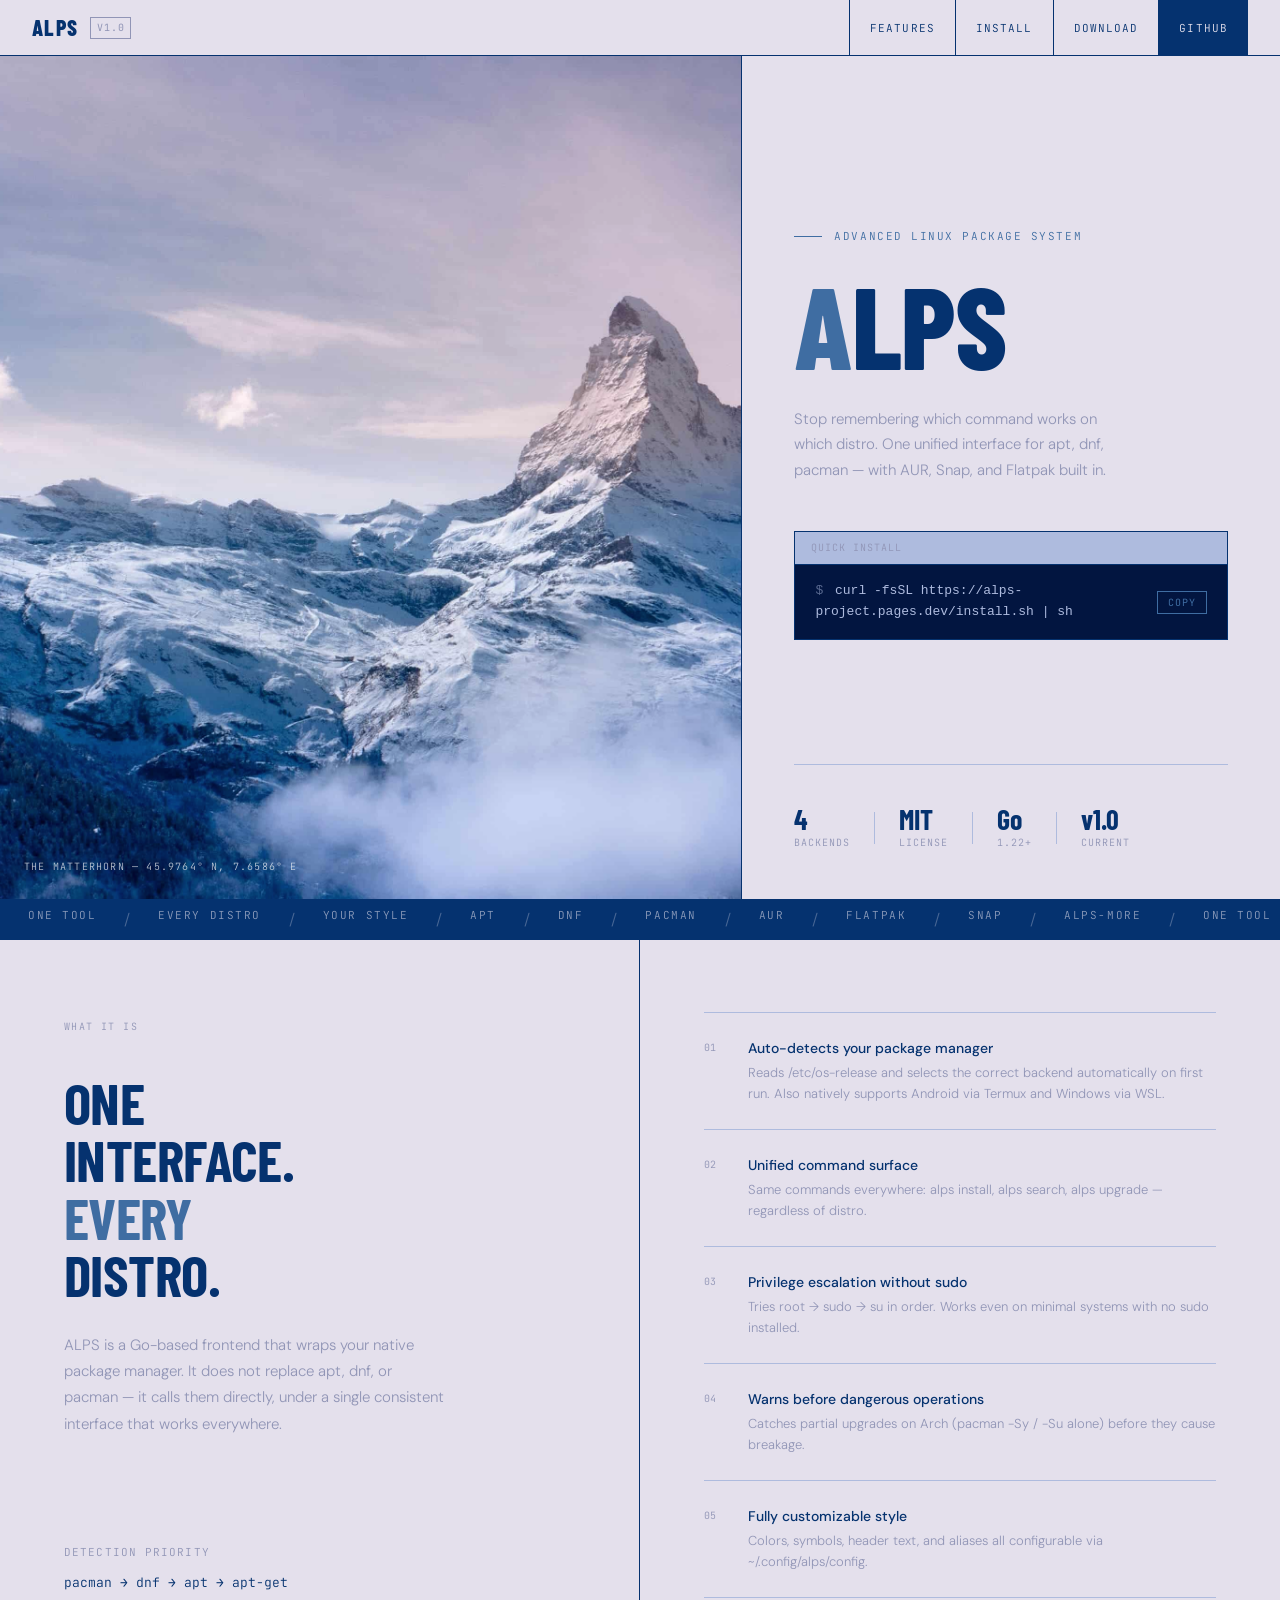
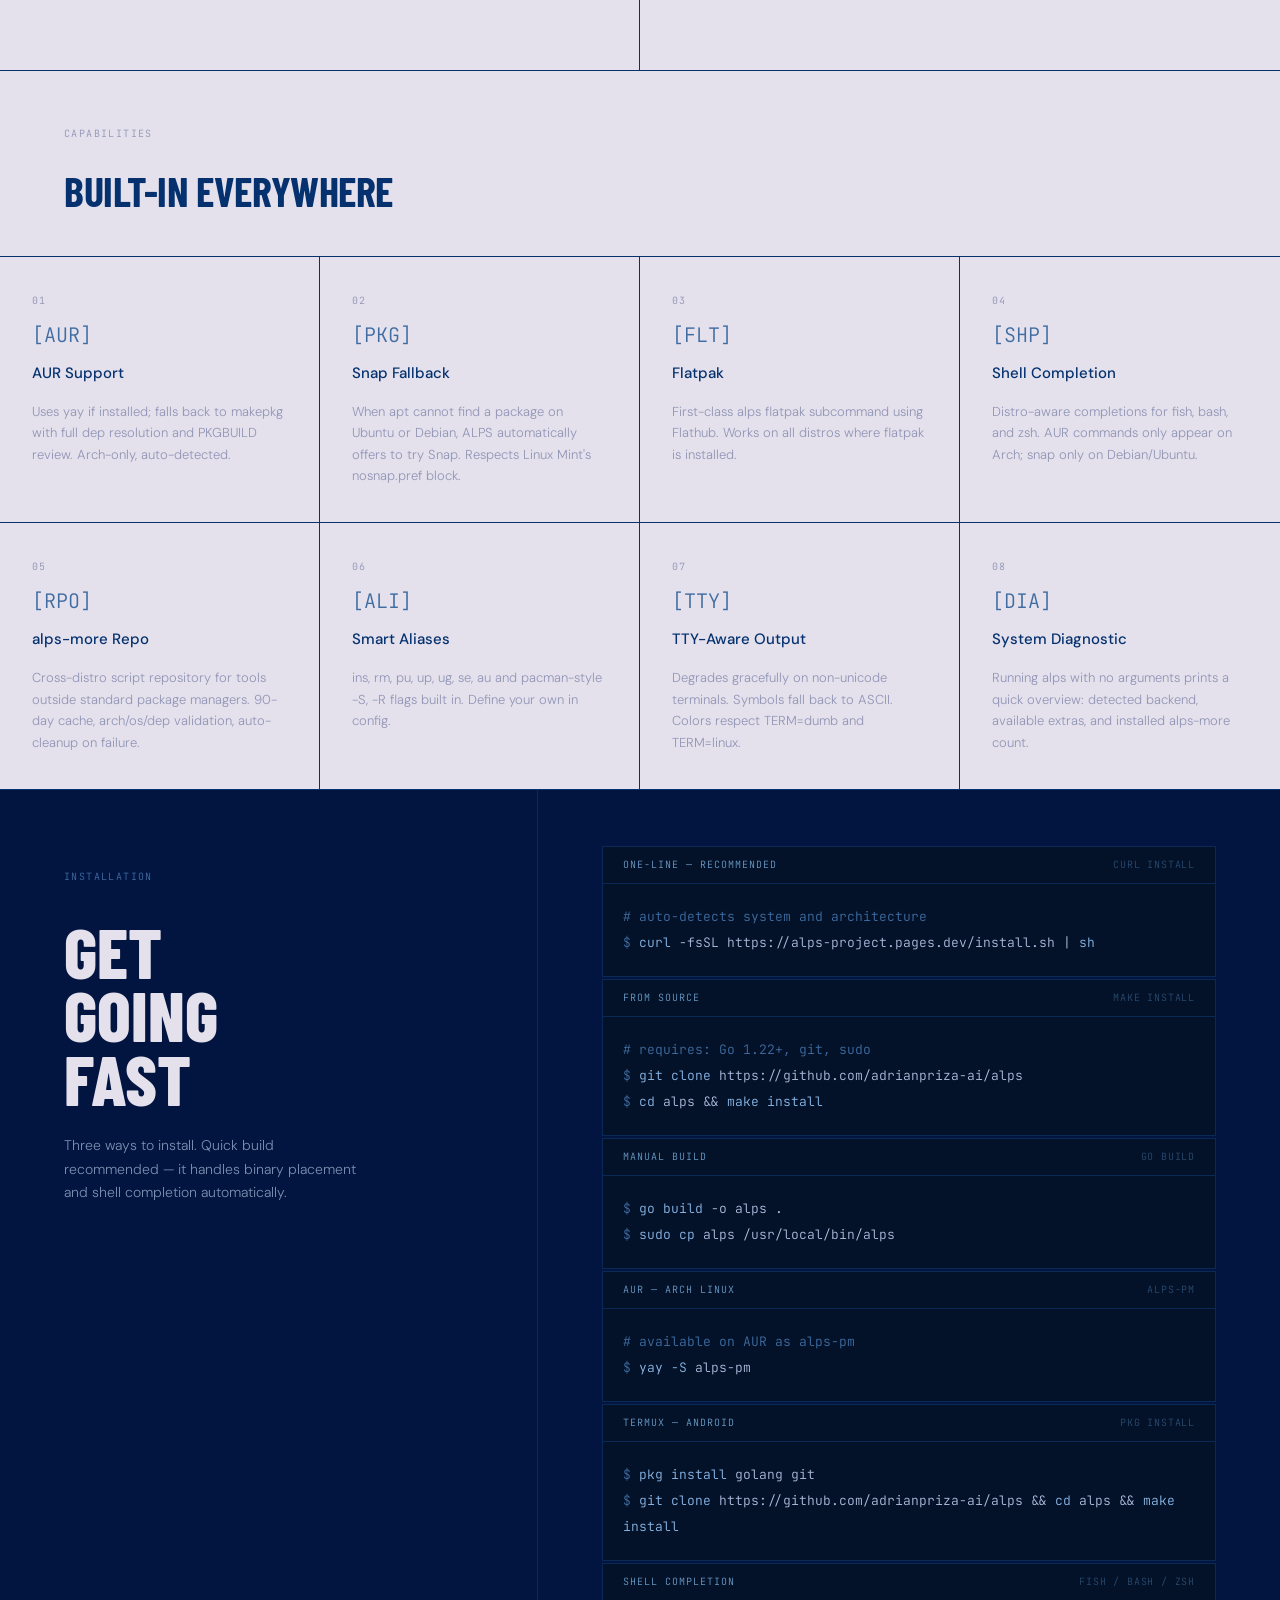
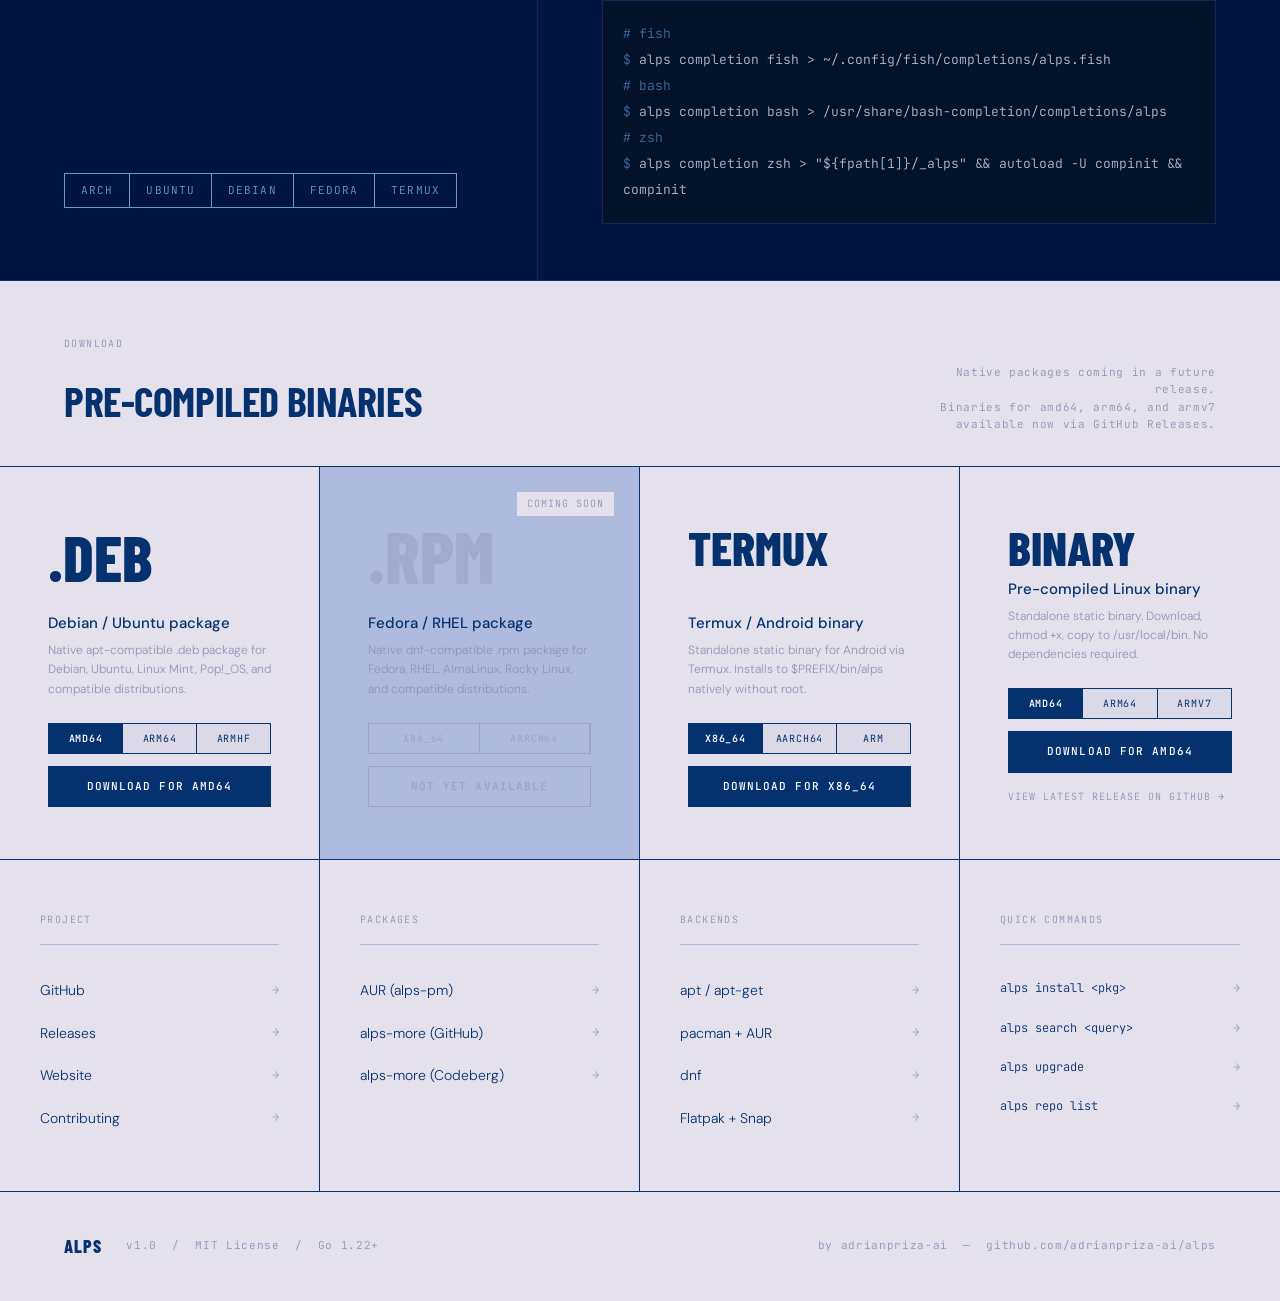
==== commit 9e989f8b: "update" ====
--- a/index.html
+++ b/index.html
@@ -698,14 +698,7 @@
     .dl-tile.available:hover { background: var(--fg); }
 
     .dl-tile.available:hover .dl-name,
-    .dl-tile.available:hover .dl-ext,
-    .dl-tile.available:hover .dl-arch-item,
-    .dl-tile.available:hover .dl-btn { color: var(--bg); }
-
-    .dl-tile.available:hover .dl-btn-inner {
-      background: var(--bg);
-      color: var(--fg);
-    }
+    .dl-tile.available:hover .dl-ext { color: var(--bg); }
 
     .dl-coming-badge {
       position: absolute;
@@ -751,33 +744,113 @@
       margin-bottom: 20px;
     }
 
-    .dl-arch-list {
-      display: flex;
-      gap: 6px;
-      flex-wrap: wrap;
-      margin-bottom: 28px;
-    }
-
-    .dl-arch-item {
+    /* ─── UNIFIED DOWNLOAD WIDGET ────────────────────── */
+    .dl-widget {
+      display: flex;
+      flex-direction: column;
+      margin-top: 24px;
+    }
+    
+    .dl-widget-tabs {
+      display: flex;
+      width: 100%;
+      border: 1px solid var(--border);
+      background: rgba(5, 50, 111, 0.04);
+      margin-bottom: 12px;
+      transition: border-color 0.2s var(--ease), background-color 0.2s var(--ease);
+    }
+    
+    .dl-tile.available:hover .dl-widget-tabs {
+      border-color: rgba(255, 255, 255, 0.3);
+      background: rgba(255, 255, 255, 0.05);
+    }
+    
+    .dl-widget-tab {
+      flex: 1;
       font-family: var(--f-mono);
       font-size: 10px;
       letter-spacing: 0.08em;
       text-transform: uppercase;
-      padding: 3px 8px;
-      border: 1px solid currentColor;
-      color: var(--muted);
-      transition: color 0.2s, background 0.2s;
-      background: none;
+      padding: 8px 4px;
+      border: none;
+      border-right: 1px solid var(--border);
+      background: transparent;
+      color: var(--fg);
       cursor: pointer;
-    }
-    .dl-arch-item.active {
+      text-align: center;
+      transition: background 0.2s var(--ease), color 0.2s var(--ease), border-color 0.2s var(--ease);
+    }
+    
+    .dl-widget-tab:last-child {
+      border-right: none;
+    }
+    
+    .dl-widget-tab.active {
+      background: var(--fg);
+      color: #ffffff;
+      font-weight: 600;
+    }
+    
+    .dl-tile.available:hover .dl-widget-tab {
+      color: rgba(255, 255, 255, 0.8);
+      border-right-color: rgba(255, 255, 255, 0.3);
+    }
+    
+    .dl-tile.available:hover .dl-widget-tab.active {
+      background: #ffffff;
       color: var(--fg);
-      background: var(--surface);
-    }
-    .dl-tile.available:hover .dl-arch-item.active {
-      color: var(--bg);
-      background: rgba(255,255,255,0.2);
-    }
+      font-weight: 600;
+    }
+    
+    .dl-tile.available:hover .dl-widget-tab:hover:not(.active) {
+      background: rgba(255, 255, 255, 0.2);
+      color: #ffffff;
+    }
+    
+    .dl-widget-tab:hover:not(.active) {
+      background: rgba(5, 50, 111, 0.08);
+      color: var(--fg);
+    }
+    
+    .dl-widget-btn {
+      display: flex;
+      align-items: center;
+      justify-content: center;
+      gap: 10px;
+      padding: 11px 16px;
+      background: var(--fg);
+      color: #ffffff;
+      border: 1px solid var(--fg);
+      font-family: var(--f-mono);
+      font-size: 11px;
+      letter-spacing: 0.1em;
+      text-transform: uppercase;
+      text-decoration: none;
+      cursor: pointer;
+      transition: background 0.2s var(--ease), color 0.2s var(--ease), border-color 0.2s var(--ease);
+      width: 100%;
+      text-align: center;
+      font-weight: 500;
+    }
+    
+    .dl-widget-btn:hover {
+      background: var(--accent);
+      border-color: var(--accent);
+      color: #ffffff;
+    }
+    
+    .dl-tile.available:hover .dl-widget-btn {
+      background: #ffffff;
+      color: var(--fg);
+      border-color: #ffffff;
+    }
+    
+    .dl-tile.available:hover .dl-widget-btn:hover {
+      background: var(--bg);
+      color: var(--fg);
+      border-color: var(--bg);
+    }
+
     .dl-release-link {
       display: inline-block;
       margin-top: 16px;
@@ -787,48 +860,33 @@
       text-transform: uppercase;
       color: var(--muted);
       text-decoration: none;
-      transition: color 0.2s;
+      transition: color 0.2s var(--ease);
     }
     .dl-release-link:hover { color: var(--accent); }
     .dl-tile.available:hover .dl-release-link { color: rgba(255,255,255,0.7); }
     .dl-tile.available:hover .dl-release-link:hover { color: #fff; }
 
-    .dl-btn {
-      font-family: var(--f-mono);
-      font-size: 11px;
-      letter-spacing: 0.1em;
-      text-transform: uppercase;
-      color: var(--muted);
-      text-decoration: none;
-      display: flex;
-      align-items: center;
-      gap: 10px;
-      transition: color 0.2s;
+    /* For coming soon / unavailable cards */
+    .dl-tile.coming-soon .dl-widget {
+      opacity: 0.6;
+    }
+    
+    .dl-tile.coming-soon .dl-widget-tabs {
+      border: 1px solid #9195B6;
+      background: transparent;
+    }
+    
+    .dl-tile.coming-soon .dl-widget-tab {
+      border-right: 1px solid #9195B6;
+      color: var(--muted);
       cursor: not-allowed;
     }
-
-    .dl-tile.available .dl-btn { cursor: pointer; }
-
-    .dl-btn-inner {
-      padding: 9px 18px;
-      background: var(--fg);
-      color: var(--bg);
-      font-family: var(--f-mono);
-      font-size: 11px;
-      letter-spacing: 0.1em;
-      text-transform: uppercase;
-      border: none;
-      cursor: pointer;
-      text-decoration: none;
-      transition: background 0.2s, color 0.2s;
-      display: inline-block;
-    }
-
-    .dl-tile.coming-soon .dl-btn-inner {
+    
+    .dl-tile.coming-soon .dl-widget-btn {
       background: var(--surface);
       color: var(--muted);
+      border: 1px solid #9195B6;
       cursor: not-allowed;
-      border: 1px solid #9195B6;
     }
 
     /* ─── LINKS / MORE ───────────────────────────────── */
@@ -1014,7 +1072,7 @@
         <div class="hero-install-block">
           <div class="hero-install-label">Quick install</div>
           <div class="hero-install-code">
-            <code><span>$</span> git clone github.com/adrianpriza-ai/alps &amp;&amp; cd alps &amp;&amp; make install</code>
+            <code><span>$</span> curl -fsSL https://alps-project.pages.dev/install.sh | sh</code>
             <button class="copy-btn" onclick="copyInstall(this)">copy</button>
           </div>
         </div>
@@ -1036,7 +1094,7 @@
         </div>
         <div class="hero-stat-sep"></div>
         <div class="hero-stat">
-          <span class="hero-stat-num" id="ver-hero-num">v0.9</span>
+          <span class="hero-stat-num" id="ver-hero-num">v1.0</span>
           <span class="hero-stat-label">Current</span>
         </div>
       </div>
@@ -1222,7 +1280,18 @@
 
       <div class="cmd-block">
         <div class="cmd-header">
-          <span class="cmd-method">Quick — recommended</span>
+          <span class="cmd-method">One-line — recommended</span>
+          <span class="cmd-tag">curl install</span>
+        </div>
+        <div class="cmd-body">
+          <span class="c"># auto-detects system and architecture</span><br>
+          <span class="p">$</span> <span class="k">curl</span> -fsSL https://alps-project.pages.dev/install.sh | <span class="k">sh</span>
+        </div>
+      </div>
+
+      <div class="cmd-block" style="margin-top: 1px;">
+        <div class="cmd-header">
+          <span class="cmd-method">From source</span>
           <span class="cmd-tag">make install</span>
         </div>
         <div class="cmd-body">
@@ -1274,9 +1343,9 @@
           <span class="c"># fish</span><br>
           <span class="p">$</span> alps completion fish &gt; ~/.config/fish/completions/alps.fish<br>
           <span class="c"># bash</span><br>
-          <span class="p">$</span> alps completion bash &gt; /etc/bash_completion.d/alps<br>
+          <span class="p">$</span> alps completion bash &gt; /usr/share/bash-completion/completions/alps<br>
           <span class="c"># zsh</span><br>
-          <span class="p">$</span> alps completion zsh &gt; "${fpath[1]}/_alps" &amp;&amp; compinit
+          <span class="p">$</span> alps completion zsh &gt; "${fpath[1]}/_alps" &amp;&amp; autoload -U compinit &amp;&amp; compinit
         </div>
       </div>
 
@@ -1303,14 +1372,16 @@
         <div>
           <div class="dl-name">Debian / Ubuntu package</div>
           <div class="dl-desc">Native apt-compatible .deb package for Debian, Ubuntu, Linux Mint, Pop!_OS, and compatible distributions.</div>
-          <div class="dl-arch-list" id="arch-list-deb">
-            <button class="dl-arch-item active" onclick="setArch(this, 'deb', 'amd64')">amd64</button>
-            <button class="dl-arch-item" onclick="setArch(this, 'deb', 'arm64')">arm64</button>
-            <button class="dl-arch-item" onclick="setArch(this, 'deb', 'armhf')">armhf</button>
+          <div class="dl-widget">
+            <div class="dl-widget-tabs" id="arch-list-deb">
+              <button class="dl-widget-tab active" onclick="setArch(this, 'deb', 'amd64')">amd64</button>
+              <button class="dl-widget-tab" onclick="setArch(this, 'deb', 'arm64')">arm64</button>
+              <button class="dl-widget-tab" onclick="setArch(this, 'deb', 'armhf')">armhf</button>
+            </div>
+            <a href="https://github.com/adrianpriza-ai/alps/releases/latest" target="_blank" rel="noopener" class="dl-widget-btn" id="dl-deb-link">
+              <span id="dl-deb-text">Download for amd64</span>
+            </a>
           </div>
-          <a href="https://github.com/adrianpriza-ai/alps/releases/latest" target="_blank" rel="noopener" class="dl-btn" id="dl-deb-link">
-            <span class="dl-btn-inner" id="dl-deb-text">Download for amd64</span>
-          </a>
         </div>
       </div>
 
@@ -1321,13 +1392,15 @@
         <div>
           <div class="dl-name">Fedora / RHEL package</div>
           <div class="dl-desc">Native dnf-compatible .rpm package for Fedora, RHEL, AlmaLinux, Rocky Linux, and compatible distributions.</div>
-          <div class="dl-arch-list">
-            <span class="dl-arch-item">x86_64</span>
-            <span class="dl-arch-item">aarch64</span>
+          <div class="dl-widget">
+            <div class="dl-widget-tabs">
+              <button class="dl-widget-tab" disabled>x86_64</button>
+              <button class="dl-widget-tab" disabled>aarch64</button>
+            </div>
+            <a class="dl-widget-btn" style="pointer-events: none;">
+              <span>Not yet available</span>
+            </a>
           </div>
-          <a class="dl-btn">
-            <span class="dl-btn-inner">Not yet available</span>
-          </a>
         </div>
       </div>
 
@@ -1337,14 +1410,16 @@
         <div>
           <div class="dl-name">Termux / Android binary</div>
           <div class="dl-desc">Standalone static binary for Android via Termux. Installs to $PREFIX/bin/alps natively without root.</div>
-          <div class="dl-arch-list" id="arch-list-termux">
-            <button class="dl-arch-item" onclick="setArch(this, 'termux', 'x86_64')">x86_64</button>
-            <button class="dl-arch-item active" onclick="setArch(this, 'termux', 'aarch64')">aarch64</button>
-            <button class="dl-arch-item" onclick="setArch(this, 'termux', 'arm')">arm</button>
+          <div class="dl-widget">
+            <div class="dl-widget-tabs" id="arch-list-termux">
+              <button class="dl-widget-tab" onclick="setArch(this, 'termux', 'x86_64')">x86_64</button>
+              <button class="dl-widget-tab active" onclick="setArch(this, 'termux', 'aarch64')">aarch64</button>
+              <button class="dl-widget-tab" onclick="setArch(this, 'termux', 'arm')">arm</button>
+            </div>
+            <a href="https://github.com/adrianpriza-ai/alps/releases/latest" target="_blank" rel="noopener" class="dl-widget-btn" id="dl-termux-link">
+              <span id="dl-termux-text">Download for aarch64</span>
+            </a>
           </div>
-          <a href="https://github.com/adrianpriza-ai/alps/releases/latest" target="_blank" rel="noopener" class="dl-btn" id="dl-termux-link">
-            <span class="dl-btn-inner" id="dl-termux-text">Download for aarch64</span>
-          </a>
         </div>
       </div>
 
@@ -1354,15 +1429,16 @@
         <div>
           <div class="dl-name">Pre-compiled Linux binary</div>
           <div class="dl-desc">Standalone static binary. Download, chmod +x, copy to /usr/local/bin. No dependencies required.</div>
-          <div class="dl-arch-list" id="arch-list-linux">
-            <button class="dl-arch-item active" onclick="setArch(this, 'linux', 'amd64')">amd64</button>
-            <button class="dl-arch-item" onclick="setArch(this, 'linux', 'arm64')">arm64</button>
-            <button class="dl-arch-item" onclick="setArch(this, 'linux', 'armv7')">armv7</button>
+          <div class="dl-widget">
+            <div class="dl-widget-tabs" id="arch-list-linux">
+              <button class="dl-widget-tab active" onclick="setArch(this, 'linux', 'amd64')">amd64</button>
+              <button class="dl-widget-tab" onclick="setArch(this, 'linux', 'arm64')">arm64</button>
+              <button class="dl-widget-tab" onclick="setArch(this, 'linux', 'armv7')">armv7</button>
+            </div>
+            <a href="https://github.com/adrianpriza-ai/alps/releases/latest" target="_blank" rel="noopener" class="dl-widget-btn" id="ver-dl-link">
+              <span id="dl-linux-text">Download for amd64</span>
+            </a>
           </div>
-          <a href="https://github.com/adrianpriza-ai/alps/releases/latest" target="_blank" rel="noopener" class="dl-btn" id="ver-dl-link">
-            <span class="dl-btn-inner" id="dl-linux-text">Download for amd64</span>
-          </a>
-          <br>
           <a href="https://github.com/adrianpriza-ai/alps/releases/latest" target="_blank" rel="noopener" class="dl-release-link">View latest release on GitHub &rarr;</a>
         </div>
       </div>
@@ -1413,7 +1489,7 @@
   <footer>
     <div class="footer-left">
       <span class="footer-brand">ALPS</span>
-      <span class="footer-meta" id="ver-footer">v0.9 &nbsp;/&nbsp; MIT License &nbsp;/&nbsp; Go 1.22+</span>
+      <span class="footer-meta" id="ver-footer">v1.0 &nbsp;/&nbsp; MIT License &nbsp;/&nbsp; Go 1.22+</span>
     </div>
     <div class="footer-right">
       by <a href="https://github.com/adrianpriza-ai" target="_blank" rel="noopener">adrianpriza-ai</a>
@@ -1423,8 +1499,12 @@
   </footer>
 
   <script>
+    // Global variable to hold version, default is the static fallback from HTML
+    window.alpsVersion = 'v1.0';
+
+    // Copy to clipboard function
     function copyInstall(btn) {
-      const text = 'git clone https://github.com/adrianpriza-ai/alps && cd alps && make install';
+      const text = 'curl -fsSL https://alps-project.pages.dev/install.sh | sh';
       navigator.clipboard.writeText(text).then(() => {
         btn.textContent = 'copied';
         btn.classList.add('copied');
@@ -1435,64 +1515,7 @@
       });
     }
 
-    /* ── GitHub Release version fetch ─────────────────── */
-    (async function fetchVersion() {
-      try {
-        const res = await fetch(
-          'https://api.github.com/repos/adrianpriza-ai/alps/releases/latest',
-          { headers: { Accept: 'application/vnd.github+json' } }
-        );
-        if (!res.ok) return;                  // no releases yet → keep fallback
-        const { tag_name, html_url } = await res.json();
-        if (!tag_name) return;
-        const v = tag_name.startsWith('v') ? tag_name : 'v' + tag_name;
-
-        /* nav badge */
-        const navTag = document.getElementById('ver-nav');
-        if (navTag) navTag.textContent = v;
-
-        /* hero stat */
-        const heroNum = document.getElementById('ver-hero-num');
-        if (heroNum) heroNum.textContent = v;
-
-        /* footer */
-        const footerMeta = document.getElementById('ver-footer');
-        if (footerMeta) footerMeta.textContent = v + ' \u00a0/\u00a0 MIT License \u00a0/\u00a0 Go 1.22+';
-
-        window.alpsVersion = v;
-
-        /* Auto CPU Arch detection */
-        let archLinux = 'amd64';
-        let archDeb = 'amd64';
-        let archTermux = 'x86_64';
-        
-        const ua = navigator.userAgent.toLowerCase();
-        if (ua.includes('aarch64') || ua.includes('arm64') || (navigator.platform && navigator.platform.toLowerCase().includes('arm64'))) {
-          archLinux = 'arm64';
-          archDeb = 'arm64';
-          archTermux = 'aarch64';
-        } else if (ua.includes('arm')) {
-          archLinux = 'armv7';
-          archDeb = 'armhf';
-          archTermux = 'arm';
-        }
-
-        /* update active arch buttons and links via setArch */
-        function triggerArch(type, arch) {
-          const list = document.getElementById('arch-list-' + type);
-          if (list) {
-            const btn = Array.from(list.children).find(b => b.textContent.trim() === arch);
-            if (btn) setArch(btn, type, arch);
-          }
-        }
-
-        triggerArch('linux', archLinux);
-        triggerArch('deb', archDeb);
-        triggerArch('termux', archTermux);
-        
-      } catch (_) { /* network unavailable — silently keep static fallback */ }
-    })();
-
+    // Dynamic layout state for setting active architecture and link
     function setArch(btn, type, arch) {
       const list = btn.parentElement;
       for (const child of list.children) {
@@ -1505,7 +1528,7 @@
       if (!link || !text) return;
       
       const v = window.alpsVersion || 'v1.0';
-      const pureV = v.replace('v', '');
+      const pureV = v.replace(/^v/, '');
       
       if (type === 'deb') {
         link.href = `https://github.com/adrianpriza-ai/alps/releases/download/${v}/alps_${pureV}_${arch}.deb`;
@@ -1516,6 +1539,124 @@
       }
       text.textContent = `Download for ${arch}`;
     }
+
+    // Helper to find and trigger setArch on the correct button
+    function triggerArch(type, arch) {
+      const list = document.getElementById('arch-list-' + type);
+      if (list) {
+        const btn = Array.from(list.children).find(b => b.textContent.trim() === arch);
+        if (btn) {
+          setArch(btn, type, arch);
+        }
+      }
+    }
+
+    // Re-apply links when version is dynamically fetched
+    function refreshDownloadLinks() {
+      ['deb', 'termux', 'linux'].forEach(type => {
+        const list = document.getElementById('arch-list-' + type);
+        if (list) {
+          const activeBtn = list.querySelector('.dl-widget-tab.active');
+          if (activeBtn) {
+            const arch = activeBtn.textContent.trim();
+            setArch(activeBtn, type, arch);
+          }
+        }
+      });
+    }
+
+    // Sync initialization of arch detection & default links
+    function initDownloads() {
+      // 1. Get fallback version from DOM if possible
+      const heroNum = document.getElementById('ver-hero-num');
+      if (heroNum && heroNum.textContent.trim()) {
+        window.alpsVersion = heroNum.textContent.trim();
+      }
+
+      // 2. Perform client-side CPU architecture detection
+      let archLinux = 'amd64';
+      let archDeb = 'amd64';
+      let archTermux = 'aarch64';
+      
+      const ua = navigator.userAgent.toLowerCase();
+      const platform = (navigator.platform || '').toLowerCase();
+      
+      const isArm64 = ua.includes('aarch64') || ua.includes('arm64') || 
+                      platform.includes('arm64') || platform.includes('aarch64') ||
+                      (navigator.userAgentData && navigator.userAgentData.platform === 'Android');
+      const isArm32 = ua.includes('arm') || platform.includes('arm');
+
+      if (isArm64) {
+        archLinux = 'arm64';
+        archDeb = 'arm64';
+        archTermux = 'aarch64';
+      } else if (isArm32) {
+        archLinux = 'armv7';
+        archDeb = 'armhf';
+        archTermux = 'arm';
+      } else {
+        // x86_64
+        if (ua.includes('x86_64') || platform.includes('x86_64') || platform.includes('win64') || platform.includes('wow64') || ua.includes('amd64')) {
+          archLinux = 'amd64';
+          archDeb = 'amd64';
+          archTermux = 'x86_64';
+        }
+      }
+
+      // 3. Trigger initial setup for each category
+      triggerArch('linux', archLinux);
+      triggerArch('deb', archDeb);
+      triggerArch('termux', archTermux);
+
+      // 4. Try high entropy userAgentData for modern browsers (async fallback)
+      if (navigator.userAgentData && navigator.userAgentData.getHighEntropyValues) {
+        navigator.userAgentData.getHighEntropyValues(['architecture']).then(values => {
+          const entropyArch = (values.architecture || '').toLowerCase();
+          if (entropyArch === 'arm64' || entropyArch === 'aarch64') {
+            triggerArch('linux', 'arm64');
+            triggerArch('deb', 'arm64');
+            triggerArch('termux', 'aarch64');
+          } else if (entropyArch === 'arm') {
+            triggerArch('linux', 'armv7');
+            triggerArch('deb', 'armhf');
+            triggerArch('termux', 'arm');
+          }
+        }).catch(() => {});
+      }
+    }
+
+    // Async fetch version from GitHub API
+    async function fetchVersion() {
+      try {
+        const res = await fetch(
+          'https://api.github.com/repos/adrianpriza-ai/alps/releases/latest',
+          { headers: { Accept: 'application/vnd.github+json' } }
+        );
+        if (!res.ok) return;
+        const { tag_name } = await res.json();
+        if (!tag_name) return;
+        const v = tag_name.startsWith('v') ? tag_name : 'v' + tag_name;
+
+        window.alpsVersion = v;
+
+        /* Update version labels on the page */
+        const navTag = document.getElementById('ver-nav');
+        if (navTag) navTag.textContent = v;
+
+        const heroNum = document.getElementById('ver-hero-num');
+        if (heroNum) heroNum.textContent = v;
+
+        const footerMeta = document.getElementById('ver-footer');
+        if (footerMeta) footerMeta.textContent = v + ' \u00a0/\u00a0 MIT License \u00a0/\u00a0 Go 1.22+';
+
+        /* Update active download links with the newly fetched version tag */
+        refreshDownloadLinks();
+      } catch (_) { /* Keep static fallback if offline */ }
+    }
+
+    // Kickstart the processes
+    initDownloads();
+    fetchVersion();
   </script>
 </body>
 </html>
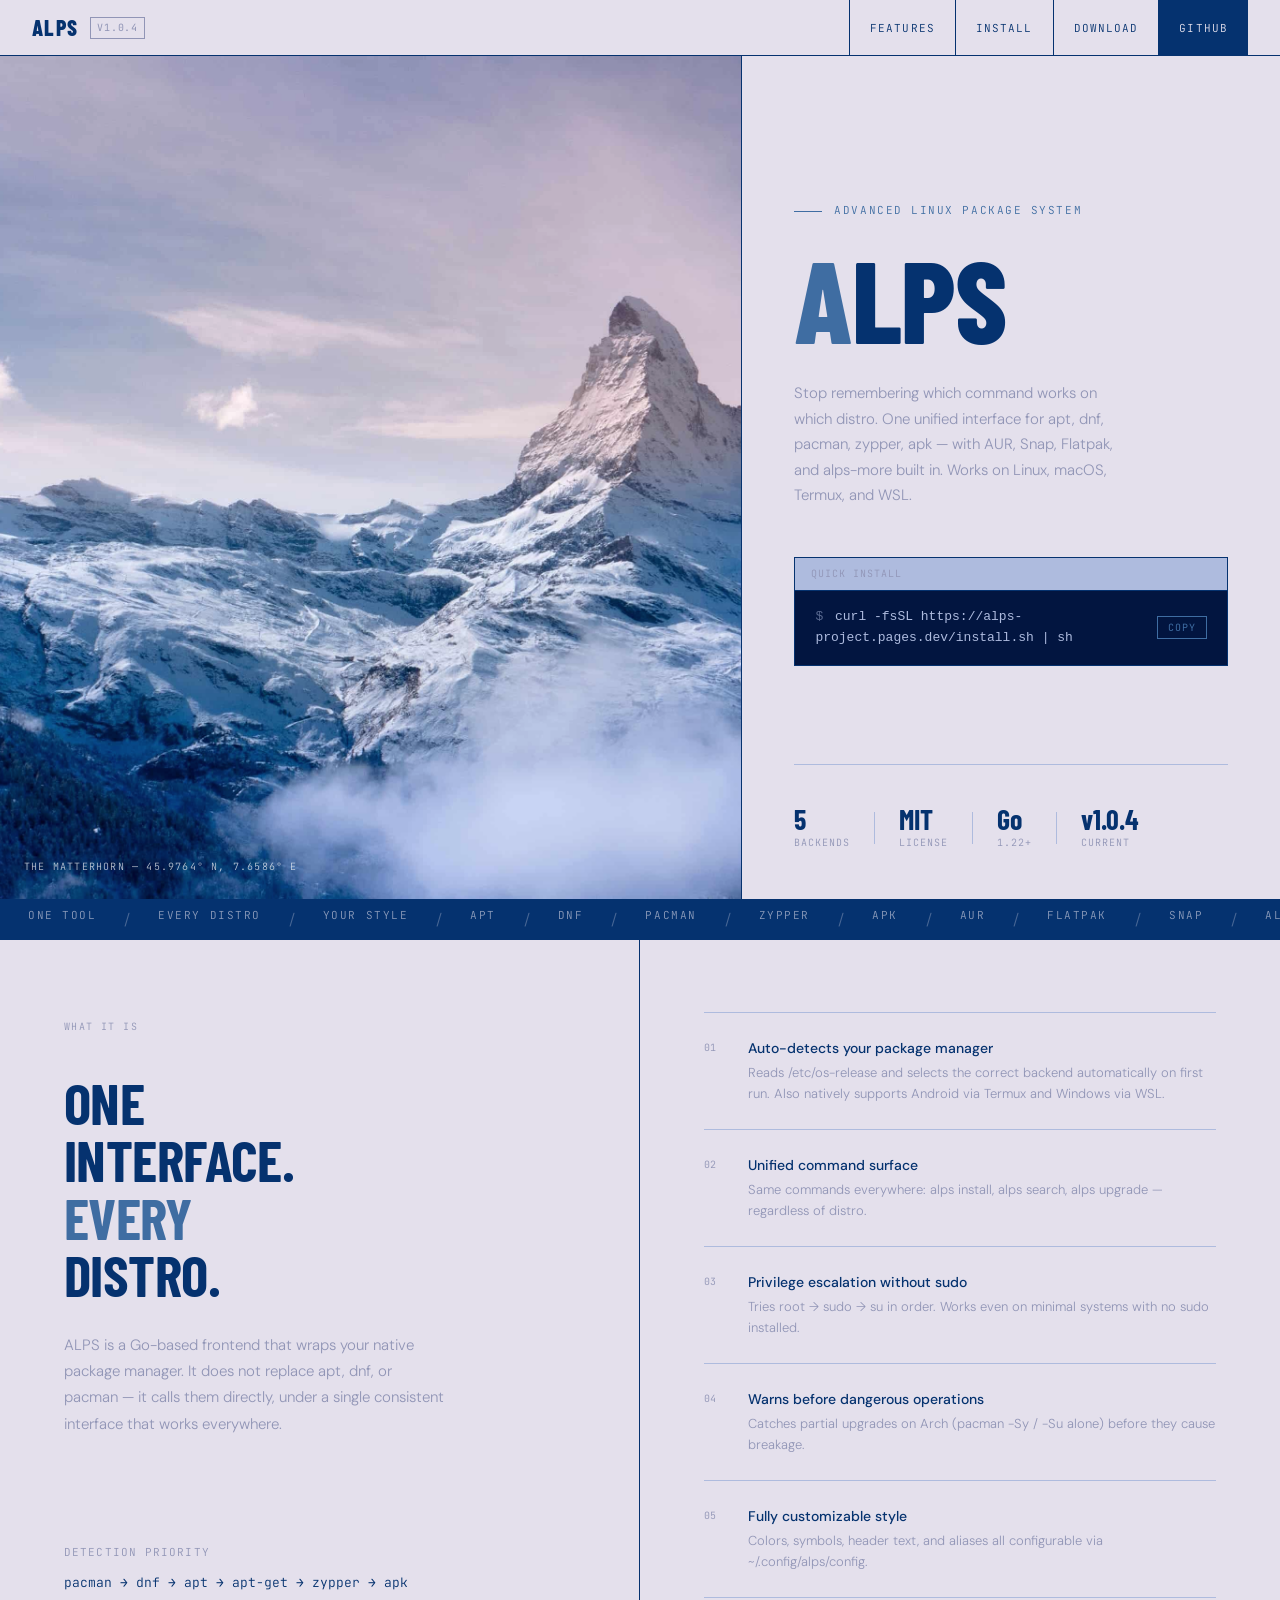
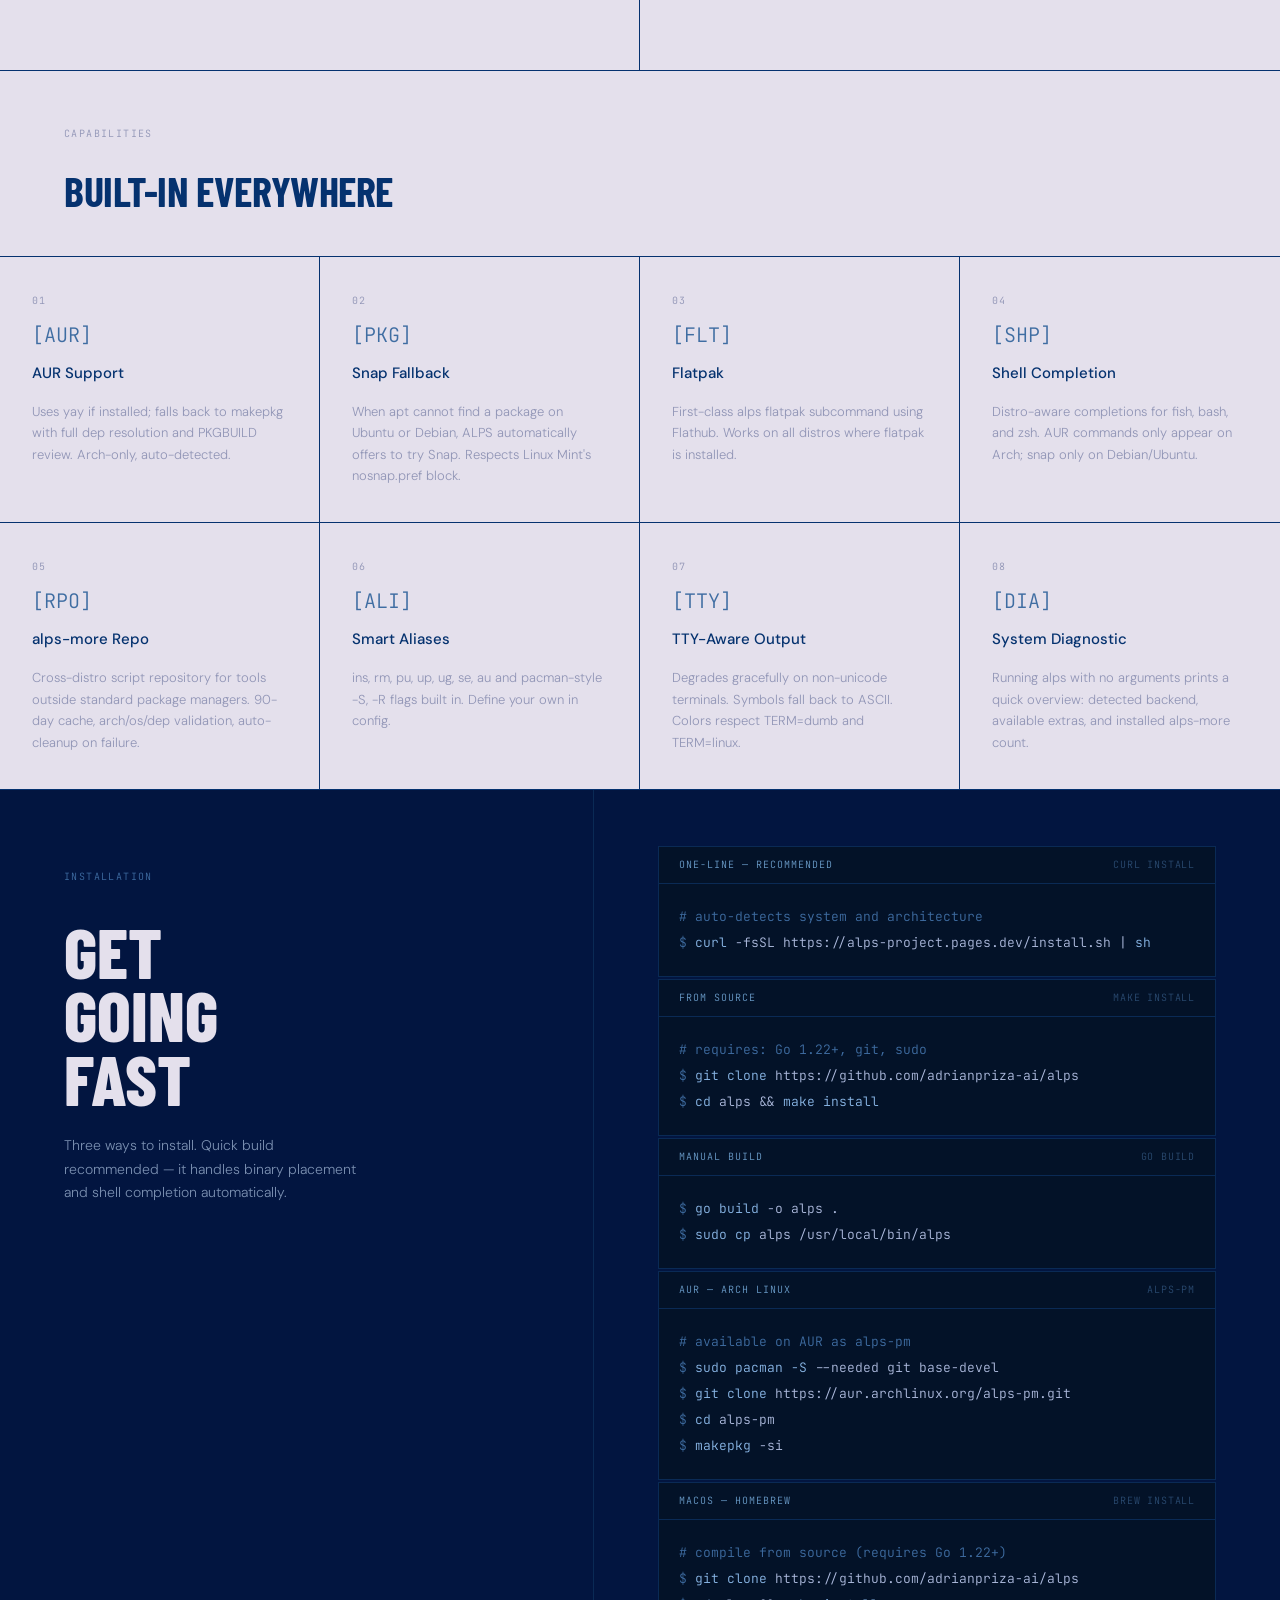
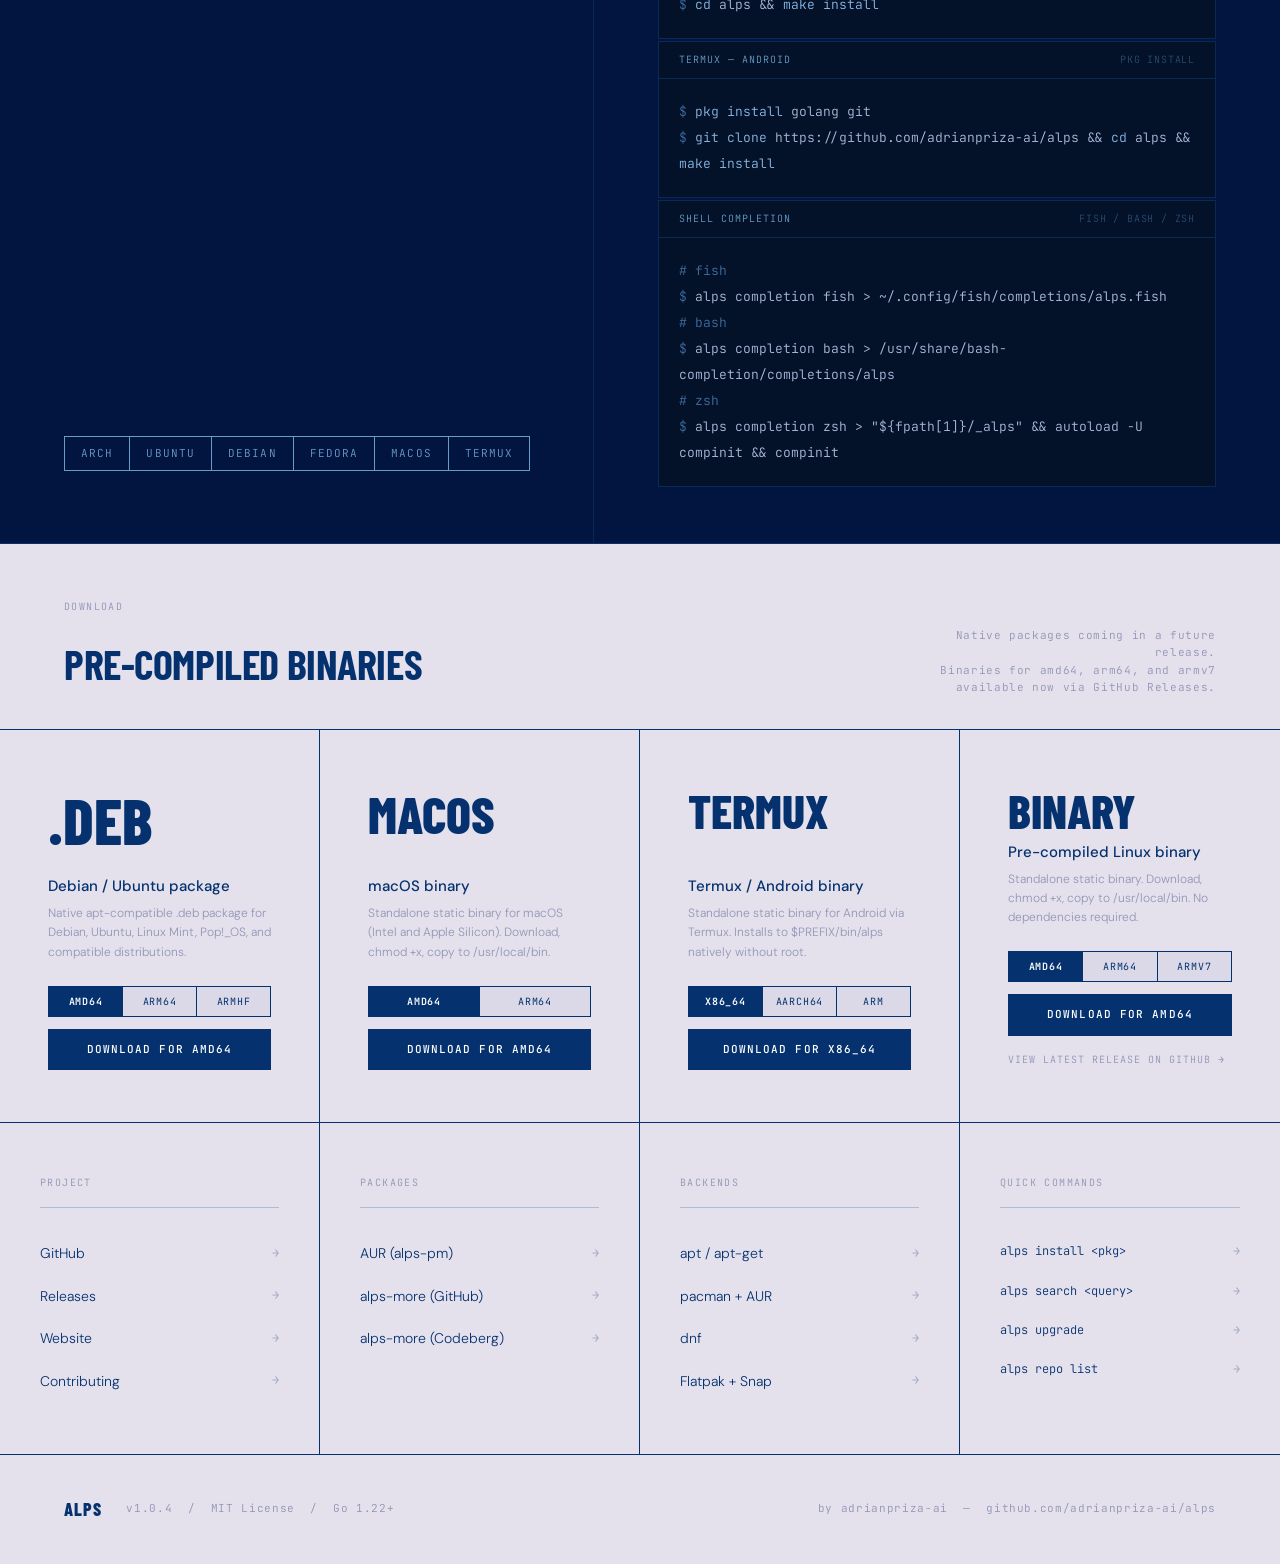
==== commit ca6b963a: "update" ====
--- a/index.html
+++ b/index.html
@@ -1,1048 +1,68 @@
 <!DOCTYPE html>
 <html lang="en">
 <head>
+  <link rel="icon" type="image/svg+xml" href="icon.svg">
   <meta charset="UTF-8">
   <meta name="viewport" content="width=device-width, initial-scale=1.0">
   <title>ALPS — Advanced Linux Package System</title>
+
+  <!-- SEO -->
+  <meta name="description" content="ALPS is a unified CLI frontend for Linux package managers. Supports apt, pacman, dnf, zypper, apk with built-in AUR, Flatpak, Snap, and alps-more cross-distro script repository. Works on Linux, macOS, Termux, and WSL.">
+  <meta name="keywords" content="linux, package manager, apt, pacman, dnf, zypper, apk, aur, flatpak, snap, alps, terminal, cli, command line, tool">
+  <meta name="author" content="adrianpriza-ai">
+  <meta name="robots" content="index, follow">
+  <link rel="canonical" href="https://alps-project.pages.dev/">
+
+  <!-- Open Graph -->
+  <meta property="og:title" content="ALPS — Advanced Linux Package System">
+  <meta property="og:description" content="One tool. Every distro. Your style. Unified CLI frontend for Linux package managers with AUR, Flatpak, Snap, and alps-more support.">
+  <meta property="og:url" content="https://alps-project.pages.dev/">
+  <meta property="og:type" content="website">
+  <meta property="og:site_name" content="ALPS">
+
+  <!-- Twitter -->
+  <meta name="twitter:card" content="summary_large_image">
+  <meta name="twitter:title" content="ALPS — Advanced Linux Package System">
+  <meta name="twitter:description" content="One tool. Every distro. Unified CLI frontend for Linux package managers.">
+
+  <!-- JSON-LD Structured Data -->
+  <script type="application/ld+json">
+  {
+    "@context": "https://schema.org",
+    "@type": "SoftwareApplication",
+    "name": "ALPS",
+    "alternateName": "Advanced Linux Package System",
+    "description": "Unified CLI frontend for Linux package managers. Supports apt, pacman, dnf, zypper, apk with built-in AUR, Flatpak, Snap, and alps-more cross-distro script repository.",
+    "url": "https://alps-project.pages.dev/",
+    "downloadUrl": "https://github.com/adrianpriza-ai/alps/releases",
+    "applicationCategory": "DeveloperTools",
+    "operatingSystem": "Linux, macOS, Termux, WSL",
+    "programmingLanguage": "Go",
+    "license": "https://opensource.org/licenses/MIT",
+    "author": {
+      "@type": "Person",
+      "name": "adrianpriza-ai",
+      "url": "https://github.com/adrianpriza-ai"
+    },
+    "codeRepository": "https://github.com/adrianpriza-ai/alps",
+    "softwareVersion": "v1.0.4",
+    "releaseNotes": "https://github.com/adrianpriza-ai/alps/releases",
+    "keywords": "linux, package manager, cli, terminal, apt, pacman, dnf, aur"
+  }
+  </script>
+
   <link rel="preconnect" href="https://fonts.googleapis.com">
   <link rel="preconnect" href="https://fonts.gstatic.com" crossorigin>
   <link href="https://fonts.googleapis.com/css2?family=Barlow+Condensed:wght@300;400;600;700;800&family=DM+Sans:wght@300;400;500&family=JetBrains+Mono:wght@300;400;500&display=swap" rel="stylesheet">
-
-  <style>
-    /* ─── RESET ─────────────────────────────────────── */
-    *, *::before, *::after {
-      box-sizing: border-box;
-      margin: 0;
-      padding: 0;
-    }
-
-    /* ─── TOKENS ─────────────────────────────────────── */
-    :root {
-      --bg:        #E4E0EC;   /* lightest — soft lavender */
-      --fg:        #05326F;   /* darkest  — deep navy     */
-      --accent:    #3F6DA2;   /* mid-blue CTA             */
-      --accent-lt: #6A9BC8;   /* lighter accent           */
-      --muted:     #9195B6;   /* blue-gray secondary text */
-      --border:    #05326F;   /* navy borders             */
-      --surface:   #AEBBDE;   /* 2nd-lightest swatch      */
-      --code-bg:   #021540;   /* very dark navy terminal  */
-      --code-fg:   #AEBBDE;   /* surface blue as code fg  */
-      --code-dim:  #3F6DA2;   /* accent as dim code       */
-
-      --nav-h:     56px;
-      --max-w:     1400px;
-      --gap:       1px;        /* grid gap = black line */
-
-      --f-display: 'Barlow Condensed', sans-serif;
-      --f-body:    'DM Sans', sans-serif;
-      --f-mono:    'JetBrains Mono', monospace;
-
-      --ease: cubic-bezier(0.16, 1, 0.3, 1);
-    }
-
-    html, body { scroll-behavior: smooth; overflow-x: hidden; }
-
-    body {
-      background: var(--bg);
-      color: var(--fg);
-      font-family: var(--f-body);
-      font-weight: 300;
-      line-height: 1.6;
-      -webkit-font-smoothing: antialiased;
-      overflow-x: hidden;
-    }
-
-    /* ─── NO-RADIUS ENFORCEMENT ─────────────────────── */
-    * { border-radius: 0 !important; }
-
-    /* ─── NAV ────────────────────────────────────────── */
-    nav {
-      position: fixed;
-      top: 0; left: 0; right: 0;
-      z-index: 100;
-      height: var(--nav-h);
-      background: var(--bg);
-      border-bottom: 1px solid var(--border);
-      display: flex;
-      align-items: center;
-      justify-content: space-between;
-      padding: 0 32px;
-    }
-
-    .nav-brand {
-      font-family: var(--f-display);
-      font-weight: 800;
-      font-size: 22px;
-      letter-spacing: 0.06em;
-      text-transform: uppercase;
-      text-decoration: none;
-      color: var(--fg);
-      display: flex;
-      align-items: center;
-      gap: 12px;
-    }
-
-    .nav-brand-tag {
-      font-family: var(--f-mono);
-      font-weight: 400;
-      font-size: 10px;
-      letter-spacing: 0.08em;
-      color: var(--muted);
-      border: 1px solid var(--muted);
-      padding: 2px 6px;
-      text-transform: uppercase;
-    }
-
-    .nav-links {
-      display: flex;
-      align-items: center;
-      gap: 0;
-      list-style: none;
-    }
-
-    .nav-links a {
-      display: block;
-      padding: 0 20px;
-      height: var(--nav-h);
-      line-height: var(--nav-h);
-      font-family: var(--f-mono);
-      font-size: 11px;
-      letter-spacing: 0.1em;
-      text-transform: uppercase;
-      text-decoration: none;
-      color: var(--fg);
-      border-left: 1px solid var(--border);
-      transition: background 0.2s var(--ease), color 0.2s var(--ease);
-    }
-
-    .nav-links a:hover {
-      background: var(--fg);
-      color: var(--bg);
-    }
-
-    .nav-links a.nav-cta {
-      background: var(--fg);
-      color: var(--bg);
-    }
-
-    .nav-links a.nav-cta:hover {
-      background: var(--accent);
-    }
-
-    /* ─── HERO ───────────────────────────────────────── */
-    .hero {
-      margin-top: var(--nav-h);
-      display: grid;
-      grid-template-columns: 58fr 42fr;
-      min-height: calc(100svh - var(--nav-h));
-      border-bottom: 1px solid var(--border);
-    }
-
-    .hero-image-col {
-      position: relative;
-      overflow: hidden;
-      border-right: 1px solid var(--border);
-    }
-
-    .hero-image-col img {
-      width: 100%;
-      height: 100%;
-      object-fit: cover;
-      object-position: center 40%;
-      display: block;
-      filter: contrast(1.04) saturate(0.9);
-      transition: transform 8s var(--ease);
-    }
-
-    .hero-image-col:hover img {
-      transform: scale(1.03);
-    }
-
-    .hero-image-label {
-      position: absolute;
-      bottom: 24px;
-      left: 24px;
-      font-family: var(--f-mono);
-      font-size: 10px;
-      letter-spacing: 0.12em;
-      text-transform: uppercase;
-      color: rgba(255,255,255,0.7);
-    }
-
-    .hero-content-col {
-      display: flex;
-      flex-direction: column;
-      justify-content: space-between;
-      padding: 48px 52px;
-    }
-
-    .hero-content-top {
-      flex: 1;
-      display: flex;
-      flex-direction: column;
-      justify-content: center;
-    }
-
-    .hero-eyebrow {
-      font-family: var(--f-mono);
-      font-size: 11px;
-      letter-spacing: 0.14em;
-      text-transform: uppercase;
-      color: var(--accent);
-      margin-bottom: 28px;
-      display: flex;
-      align-items: center;
-      gap: 12px;
-    }
-
-    .hero-eyebrow::before {
-      content: '';
-      display: block;
-      width: 28px;
-      height: 1px;
-      background: var(--accent);
-    }
-
-    .hero-title {
-      font-family: var(--f-display);
-      font-weight: 800;
-      font-size: clamp(80px, 9vw, 136px);
-      line-height: 0.88;
-      letter-spacing: -0.01em;
-      text-transform: uppercase;
-      color: var(--fg);
-      margin-bottom: 32px;
-    }
-
-    .hero-title .accent-char {
-      color: var(--accent);
-    }
-
-    .hero-tagline {
-      font-family: var(--f-body);
-      font-weight: 300;
-      font-size: 15px;
-      line-height: 1.7;
-      color: var(--muted);
-      max-width: 340px;
-      margin-bottom: 48px;
-    }
-
-    .hero-install-block {
-      border: 1px solid var(--border);
-      overflow: hidden;
-    }
-
-    .hero-install-label {
-      font-family: var(--f-mono);
-      font-size: 10px;
-      letter-spacing: 0.1em;
-      text-transform: uppercase;
-      color: var(--muted);
-      padding: 8px 16px;
-      border-bottom: 1px solid var(--border);
-      background: var(--surface);
-    }
-
-    .hero-install-code {
-      background: var(--code-bg);
-      color: var(--code-fg);
-      font-family: var(--f-mono);
-      font-size: 13px;
-      padding: 16px 20px;
-      display: flex;
-      justify-content: space-between;
-      align-items: center;
-      gap: 16px;
-    }
-
-    .hero-install-code code { min-width: 0; flex: 1; word-break: break-word; }
-    .hero-install-code span { opacity: 0.5; margin-right: 4px; }
-
-    .copy-btn {
-      font-family: var(--f-mono);
-      font-size: 10px;
-      letter-spacing: 0.1em;
-      text-transform: uppercase;
-      background: none;
-      border: 1px solid var(--code-dim);
-      color: var(--code-dim);
-      padding: 4px 10px;
-      cursor: pointer;
-      flex-shrink: 0;
-      transition: border-color 0.2s, color 0.2s;
-    }
-
-    .copy-btn:hover { border-color: var(--code-fg); color: var(--code-fg); }
-    .copy-btn.copied { border-color: var(--accent-lt); color: var(--accent-lt); }
-
-    .hero-bottom {
-      display: flex;
-      align-items: center;
-      gap: 24px;
-      padding-top: 40px;
-      border-top: 1px solid var(--surface);
-    }
-
-    .hero-stat {
-      display: flex;
-      flex-direction: column;
-      gap: 2px;
-    }
-
-    .hero-stat-num {
-      font-family: var(--f-display);
-      font-weight: 700;
-      font-size: 28px;
-      line-height: 1;
-      color: var(--fg);
-    }
-
-    .hero-stat-label {
-      font-family: var(--f-mono);
-      font-size: 10px;
-      letter-spacing: 0.1em;
-      text-transform: uppercase;
-      color: var(--muted);
-    }
-
-    .hero-stat-sep { width: 1px; height: 32px; background: var(--surface); }
-
-    /* ─── MARQUEE ─────────────────────────────────────── */
-    .marquee-track {
-      border-bottom: 1px solid var(--border);
-      background: var(--fg);
-      color: var(--bg);
-      overflow: hidden;
-      height: 40px;
-      display: flex;
-      align-items: center;
-    }
-
-    .marquee-inner {
-      display: flex;
-      gap: 0;
-      animation: marquee 22s linear infinite;
-      white-space: nowrap;
-    }
-
-    .marquee-item {
-      font-family: var(--f-mono);
-      font-size: 11px;
-      letter-spacing: 0.14em;
-      text-transform: uppercase;
-      padding: 0 28px;
-      opacity: 0.6;
-      flex-shrink: 0;
-    }
-
-    .marquee-sep {
-      font-size: 16px;
-      opacity: 0.3;
-      flex-shrink: 0;
-    }
-
-    @keyframes marquee {
-      from { transform: translateX(0); }
-      to   { transform: translateX(-50%); }
-    }
-
-    /* ─── SECTION SCAFFOLDING ────────────────────────── */
-    .section-label {
-      font-family: var(--f-mono);
-      font-size: 10px;
-      letter-spacing: 0.14em;
-      text-transform: uppercase;
-      color: var(--muted);
-    }
-
-    /* ─── WHAT SECTION ───────────────────────────────── */
-    .what-section {
-      display: grid;
-      grid-template-columns: 1fr 1fr;
-      border-bottom: 1px solid var(--border);
-      min-height: 65vh;
-    }
-
-    .what-left {
-      padding: 72px 64px;
-      border-right: 1px solid var(--border);
-      display: flex;
-      flex-direction: column;
-      justify-content: space-between;
-    }
-
-    .what-headline {
-      font-family: var(--f-display);
-      font-weight: 700;
-      font-size: clamp(36px, 4.5vw, 68px);
-      line-height: 1.0;
-      letter-spacing: -0.01em;
-      text-transform: uppercase;
-      margin-top: 36px;
-      max-width: 520px;
-    }
-
-    .what-headline em {
-      color: var(--accent);
-      font-style: normal;
-    }
-
-    .what-desc {
-      font-size: 15px;
-      line-height: 1.75;
-      color: var(--muted);
-      max-width: 380px;
-      margin-top: 28px;
-    }
-
-    .what-right {
-      padding: 72px 64px;
-      display: flex;
-      flex-direction: column;
-      justify-content: center;
-      gap: 0;
-    }
-
-    .feat-row {
-      display: grid;
-      grid-template-columns: 28px 1fr;
-      gap: 16px;
-      align-items: start;
-      padding: 24px 0;
-      border-bottom: 1px solid var(--surface);
-    }
-
-    .feat-row:first-child { border-top: 1px solid var(--surface); }
-
-    .feat-idx {
-      font-family: var(--f-mono);
-      font-size: 10px;
-      color: var(--muted);
-      padding-top: 3px;
-    }
-
-    .feat-name {
-      font-family: var(--f-body);
-      font-weight: 500;
-      font-size: 14px;
-      color: var(--fg);
-      margin-bottom: 4px;
-    }
-
-    .feat-desc {
-      font-family: var(--f-body);
-      font-size: 13px;
-      color: var(--muted);
-      line-height: 1.6;
-    }
-
-    /* ─── FEATURES GRID ──────────────────────────────── */
-    .features-section {
-      border-bottom: 1px solid var(--border);
-    }
-
-    .features-header {
-      padding: 48px 64px 32px;
-      border-bottom: 1px solid var(--border);
-      display: flex;
-      align-items: flex-end;
-      justify-content: space-between;
-    }
-
-    .features-header-title {
-      font-family: var(--f-display);
-      font-weight: 700;
-      font-size: 42px;
-      letter-spacing: -0.01em;
-      text-transform: uppercase;
-      margin-top: 12px;
-    }
-
-    .features-grid {
-      display: grid;
-      grid-template-columns: repeat(4, 1fr);
-      gap: 0;
-    }
-
-    .feat-tile {
-      border-right: 1px solid var(--border);
-      border-bottom: 1px solid var(--border);
-      padding: 36px 32px;
-      display: flex;
-      flex-direction: column;
-      gap: 16px;
-      transition: background 0.25s var(--ease);
-    }
-
-    .feat-tile:nth-child(4n) { border-right: none; }
-    .feat-tile:last-child,
-    .feat-tile:nth-last-child(-n+4) { border-bottom: none; }
-
-    .feat-tile:hover {
-      background: var(--fg);
-    }
-
-    .feat-tile:hover .feat-tile-name,
-    .feat-tile:hover .feat-tile-desc,
-    .feat-tile:hover .feat-tile-icon,
-    .feat-tile:hover .feat-tile-num { color: var(--bg); }
-
-    .feat-tile-num {
-      font-family: var(--f-mono);
-      font-size: 10px;
-      letter-spacing: 0.1em;
-      color: var(--muted);
-      transition: color 0.25s;
-    }
-
-    .feat-tile-icon {
-      font-family: var(--f-mono);
-      font-size: 20px;
-      color: var(--accent);
-      transition: color 0.25s;
-      line-height: 1;
-    }
-
-    .feat-tile:hover .feat-tile-icon { color: var(--accent-lt); }
-
-    .feat-tile-name {
-      font-family: var(--f-body);
-      font-weight: 500;
-      font-size: 15px;
-      color: var(--fg);
-      transition: color 0.25s;
-    }
-
-    .feat-tile-desc {
-      font-family: var(--f-body);
-      font-size: 13px;
-      color: var(--muted);
-      line-height: 1.65;
-      transition: color 0.25s;
-    }
-
-    /* ─── INSTALL SECTION ────────────────────────────── */
-    .install-section {
-      background: var(--code-bg);
-      color: var(--bg);
-      border-bottom: 1px solid var(--border);
-      display: grid;
-      grid-template-columns: 42fr 58fr;
-      min-height: 70vh;
-    }
-
-    .install-left {
-      padding: 72px 64px;
-      border-right: 1px solid #0A2A55;
-      display: flex;
-      flex-direction: column;
-      justify-content: space-between;
-    }
-
-    .install-label {
-      font-family: var(--f-mono);
-      font-size: 10px;
-      letter-spacing: 0.14em;
-      text-transform: uppercase;
-      color: var(--code-dim);
-    }
-
-    .install-headline {
-      font-family: var(--f-display);
-      font-weight: 800;
-      font-size: clamp(52px, 5.5vw, 88px);
-      line-height: 0.9;
-      text-transform: uppercase;
-      color: #E4E0EC;
-      margin: 32px 0 24px;
-    }
-
-    .install-sub {
-      font-size: 14px;
-      color: #7A8FB0;
-      line-height: 1.7;
-      max-width: 300px;
-    }
-
-    .install-platforms {
-      display: flex;
-      gap: 0;
-      margin-top: 48px;
-    }
-
-    .platform-badge {
-      font-family: var(--f-mono);
-      font-size: 11px;
-      letter-spacing: 0.1em;
-      text-transform: uppercase;
-      padding: 8px 16px;
-      border: 1px solid #0A2A55;
-      color: #3F6DA2;
-      margin-right: -1px;
-    }
-
-    .platform-badge.active { border-color: var(--accent-lt); color: var(--accent-lt); }
-
-    .install-right {
-      padding: 56px 64px;
-      display: flex;
-      flex-direction: column;
-      gap: 1px;
-    }
-
-    .cmd-block {
-      background: #031228;
-      border: 1px solid #0A2A55;
-      overflow: hidden;
-    }
-
-    .cmd-header {
-      padding: 10px 20px;
-      border-bottom: 1px solid #0A2A55;
-      display: flex;
-      align-items: center;
-      justify-content: space-between;
-    }
-
-    .cmd-method {
-      font-family: var(--f-mono);
-      font-size: 10px;
-      letter-spacing: 0.1em;
-      text-transform: uppercase;
-      color: var(--accent-lt);
-    }
-
-    .cmd-tag {
-      font-family: var(--f-mono);
-      font-size: 10px;
-      color: #2A4A70;
-      text-transform: uppercase;
-      letter-spacing: 0.08em;
-    }
-
-    .cmd-body {
-      padding: 20px 20px;
-      font-family: var(--f-mono);
-      font-size: 13px;
-      line-height: 2;
-      color: var(--code-fg);
-      overflow-x: auto;
-      word-break: break-word;
-    }
-
-    .cmd-body .c  { color: var(--code-dim); }
-    .cmd-body .p  { color: #3F6DA2; }
-    .cmd-body .k  { color: #8BB8E8; }
-
-    /* ─── DOWNLOAD SECTION ───────────────────────────── */
-    .download-section {
-      border-bottom: 1px solid var(--border);
-    }
-
-    .download-header {
-      padding: 48px 64px 32px;
-      border-bottom: 1px solid var(--border);
-      display: flex;
-      align-items: flex-end;
-      justify-content: space-between;
-    }
-
-    .download-header-title {
-      font-family: var(--f-display);
-      font-weight: 700;
-      font-size: 42px;
-      letter-spacing: -0.01em;
-      text-transform: uppercase;
-      margin-top: 12px;
-    }
-
-    .download-note {
-      font-family: var(--f-mono);
-      font-size: 11px;
-      color: var(--muted);
-      letter-spacing: 0.06em;
-      max-width: 280px;
-      text-align: right;
-      line-height: 1.6;
-    }
-
-    .download-grid {
-      display: grid;
-      grid-template-columns: repeat(4, 1fr);
-      gap: 0;
-    }
-
-    .dl-tile {
-      border-right: 1px solid var(--border);
-      padding: 52px 48px;
-      display: flex;
-      flex-direction: column;
-      justify-content: space-between;
-      min-height: 340px;
-      position: relative;
-    }
-
-    .dl-tile:last-child { border-right: none; }
-
-    .dl-tile.coming-soon {
-      background: var(--surface);
-      cursor: not-allowed;
-    }
-
-    .dl-tile.available {
-      background: var(--bg);
-      transition: background 0.2s var(--ease);
-    }
-
-    .dl-tile.available:hover { background: var(--fg); }
-
-    .dl-tile.available:hover .dl-name,
-    .dl-tile.available:hover .dl-ext { color: var(--bg); }
-
-    .dl-coming-badge {
-      position: absolute;
-      top: 24px;
-      right: 24px;
-      font-family: var(--f-mono);
-      font-size: 10px;
-      letter-spacing: 0.1em;
-      text-transform: uppercase;
-      color: var(--muted);
-      border: 1px solid var(--surface);
-      background: var(--bg);
-      padding: 4px 10px;
-    }
-
-    .dl-ext {
-      font-family: var(--f-display);
-      font-weight: 800;
-      font-size: 72px;
-      line-height: 1;
-      text-transform: uppercase;
-      color: var(--muted);
-      opacity: 0.4;
-      transition: color 0.2s;
-    }
-
-    .dl-tile.available .dl-ext { color: var(--fg); opacity: 1; }
-
-    .dl-name {
-      font-family: var(--f-body);
-      font-weight: 500;
-      font-size: 15px;
-      color: var(--fg);
-      margin-bottom: 6px;
-      transition: color 0.2s;
-    }
-
-    .dl-desc {
-      font-family: var(--f-body);
-      font-size: 12px;
-      color: var(--muted);
-      line-height: 1.6;
-      margin-bottom: 20px;
-    }
-
-    /* ─── UNIFIED DOWNLOAD WIDGET ────────────────────── */
-    .dl-widget {
-      display: flex;
-      flex-direction: column;
-      margin-top: 24px;
-    }
-    
-    .dl-widget-tabs {
-      display: flex;
-      width: 100%;
-      border: 1px solid var(--border);
-      background: rgba(5, 50, 111, 0.04);
-      margin-bottom: 12px;
-      transition: border-color 0.2s var(--ease), background-color 0.2s var(--ease);
-    }
-    
-    .dl-tile.available:hover .dl-widget-tabs {
-      border-color: rgba(255, 255, 255, 0.3);
-      background: rgba(255, 255, 255, 0.05);
-    }
-    
-    .dl-widget-tab {
-      flex: 1;
-      font-family: var(--f-mono);
-      font-size: 10px;
-      letter-spacing: 0.08em;
-      text-transform: uppercase;
-      padding: 8px 4px;
-      border: none;
-      border-right: 1px solid var(--border);
-      background: transparent;
-      color: var(--fg);
-      cursor: pointer;
-      text-align: center;
-      transition: background 0.2s var(--ease), color 0.2s var(--ease), border-color 0.2s var(--ease);
-    }
-    
-    .dl-widget-tab:last-child {
-      border-right: none;
-    }
-    
-    .dl-widget-tab.active {
-      background: var(--fg);
-      color: #ffffff;
-      font-weight: 600;
-    }
-    
-    .dl-tile.available:hover .dl-widget-tab {
-      color: rgba(255, 255, 255, 0.8);
-      border-right-color: rgba(255, 255, 255, 0.3);
-    }
-    
-    .dl-tile.available:hover .dl-widget-tab.active {
-      background: #ffffff;
-      color: var(--fg);
-      font-weight: 600;
-    }
-    
-    .dl-tile.available:hover .dl-widget-tab:hover:not(.active) {
-      background: rgba(255, 255, 255, 0.2);
-      color: #ffffff;
-    }
-    
-    .dl-widget-tab:hover:not(.active) {
-      background: rgba(5, 50, 111, 0.08);
-      color: var(--fg);
-    }
-    
-    .dl-widget-btn {
-      display: flex;
-      align-items: center;
-      justify-content: center;
-      gap: 10px;
-      padding: 11px 16px;
-      background: var(--fg);
-      color: #ffffff;
-      border: 1px solid var(--fg);
-      font-family: var(--f-mono);
-      font-size: 11px;
-      letter-spacing: 0.1em;
-      text-transform: uppercase;
-      text-decoration: none;
-      cursor: pointer;
-      transition: background 0.2s var(--ease), color 0.2s var(--ease), border-color 0.2s var(--ease);
-      width: 100%;
-      text-align: center;
-      font-weight: 500;
-    }
-    
-    .dl-widget-btn:hover {
-      background: var(--accent);
-      border-color: var(--accent);
-      color: #ffffff;
-    }
-    
-    .dl-tile.available:hover .dl-widget-btn {
-      background: #ffffff;
-      color: var(--fg);
-      border-color: #ffffff;
-    }
-    
-    .dl-tile.available:hover .dl-widget-btn:hover {
-      background: var(--bg);
-      color: var(--fg);
-      border-color: var(--bg);
-    }
-
-    .dl-release-link {
-      display: inline-block;
-      margin-top: 16px;
-      font-family: var(--f-mono);
-      font-size: 10px;
-      letter-spacing: 0.1em;
-      text-transform: uppercase;
-      color: var(--muted);
-      text-decoration: none;
-      transition: color 0.2s var(--ease);
-    }
-    .dl-release-link:hover { color: var(--accent); }
-    .dl-tile.available:hover .dl-release-link { color: rgba(255,255,255,0.7); }
-    .dl-tile.available:hover .dl-release-link:hover { color: #fff; }
-
-    /* For coming soon / unavailable cards */
-    .dl-tile.coming-soon .dl-widget {
-      opacity: 0.6;
-    }
-    
-    .dl-tile.coming-soon .dl-widget-tabs {
-      border: 1px solid #9195B6;
-      background: transparent;
-    }
-    
-    .dl-tile.coming-soon .dl-widget-tab {
-      border-right: 1px solid #9195B6;
-      color: var(--muted);
-      cursor: not-allowed;
-    }
-    
-    .dl-tile.coming-soon .dl-widget-btn {
-      background: var(--surface);
-      color: var(--muted);
-      border: 1px solid #9195B6;
-      cursor: not-allowed;
-    }
-
-    /* ─── LINKS / MORE ───────────────────────────────── */
-    .links-section {
-      display: grid;
-      grid-template-columns: repeat(4, 1fr);
-      border-bottom: 1px solid var(--border);
-    }
-
-    .link-col {
-      padding: 52px 40px;
-      border-right: 1px solid var(--border);
-    }
-
-    .link-col:last-child { border-right: none; }
-
-    .link-col-label {
-      font-family: var(--f-mono);
-      font-size: 10px;
-      letter-spacing: 0.14em;
-      text-transform: uppercase;
-      color: var(--muted);
-      margin-bottom: 24px;
-      padding-bottom: 16px;
-      border-bottom: 1px solid var(--surface);
-    }
-
-    .link-list { list-style: none; display: flex; flex-direction: column; gap: 0; }
-
-    .link-list a {
-      display: flex;
-      align-items: center;
-      justify-content: space-between;
-      padding: 10px 0;
-      font-family: var(--f-body);
-      font-size: 14px;
-      color: var(--fg);
-      text-decoration: none;
-      border-bottom: 1px solid var(--surface);
-      transition: color 0.2s;
-    }
-
-    .link-list a:last-child { border-bottom: none; }
-
-    .link-list a:hover { color: var(--accent); }
-
-    .link-arrow {
-      font-family: var(--f-mono);
-      font-size: 12px;
-      opacity: 0.3;
-    }
-
-    /* ─── FOOTER ─────────────────────────────────────── */
-    footer {
-      display: grid;
-      grid-template-columns: 1fr 1fr;
-      padding: 40px 64px;
-      gap: 40px;
-      align-items: center;
-    }
-
-    .footer-left {
-      display: flex;
-      align-items: center;
-      gap: 24px;
-    }
-
-    .footer-brand {
-      font-family: var(--f-display);
-      font-weight: 800;
-      font-size: 18px;
-      letter-spacing: 0.06em;
-      text-transform: uppercase;
-      color: var(--fg);
-    }
-
-    .footer-meta {
-      font-family: var(--f-mono);
-      font-size: 11px;
-      color: var(--muted);
-      letter-spacing: 0.06em;
-    }
-
-    .footer-right {
-      text-align: right;
-      font-family: var(--f-mono);
-      font-size: 11px;
-      color: var(--muted);
-      letter-spacing: 0.06em;
-      line-height: 1.8;
-    }
-
-    .footer-right a {
-      color: var(--muted);
-      text-decoration: none;
-      transition: color 0.2s;
-    }
-
-    .footer-right a:hover { color: var(--accent); }
-
-    /* ─── RESPONSIVE ─────────────────────────────────── */
-    @media (max-width: 900px) {
-      nav { padding: 0 20px; }
-      .nav-links a { padding: 0 12px; font-size: 10px; }
-
-      .hero { grid-template-columns: 1fr; }
-      .hero-image-col {
-        height: 50vw;
-        border-right: none;
-        border-bottom: 1px solid var(--border);
-      }
-      .hero-content-col { padding: 40px 28px; }
-
-      .what-section { grid-template-columns: 1fr; }
-      .what-left { padding: 48px 28px; border-right: none; border-bottom: 1px solid var(--border); }
-      .what-right { padding: 48px 28px; }
-
-      .features-grid { grid-template-columns: 1fr 1fr; }
-      .feat-tile:nth-child(4n) { border-right: 1px solid var(--border); }
-      .feat-tile:nth-child(2n) { border-right: none; }
-
-      .install-section { grid-template-columns: 1fr; }
-      .install-left { padding: 48px 28px; border-right: none; border-bottom: 1px solid #222; }
-      .install-right { padding: 40px 28px; }
-
-      .download-grid { grid-template-columns: 1fr; }
-      .dl-tile { border-right: none; border-bottom: 1px solid var(--border); }
-      .dl-tile:last-child { border-bottom: none; }
-
-      .links-section { grid-template-columns: 1fr 1fr; }
-      .link-col:nth-child(2n) { border-right: none; }
-      .link-col { border-bottom: 1px solid var(--border); }
-
-      .features-header { padding: 40px 28px 24px; flex-direction: column; align-items: flex-start; gap: 12px; }
-      .download-header { padding: 40px 28px 24px; flex-direction: column; align-items: flex-start; gap: 12px; }
-      .download-note { text-align: left; }
-
-      footer { grid-template-columns: 1fr; padding: 32px 28px; }
-      .footer-right { text-align: left; }
-    }
-
-    @media (max-width: 600px) {
-      .nav-links li:not(:last-child) { display: none; }
-      .features-grid { grid-template-columns: 1fr; }
-      .links-section { grid-template-columns: 1fr; }
-      .link-col { border-right: none; }
-    }
-  </style>
+  <link rel="stylesheet" href="style.css">
 </head>
 <body>
 
-  <!-- ── NAV ─────────────────────────────────────────── -->
+  <!-- NAV -->
   <nav>
     <a class="nav-brand" href="#">
       ALPS
-      <span class="nav-brand-tag" id="ver-nav">v1.0</span>
+      <span class="nav-brand-tag" id="ver-nav">v1.0.4</span>
     </a>
     <ul class="nav-links">
       <li><a href="#features">Features</a></li>
@@ -1052,7 +72,7 @@
     </ul>
   </nav>
 
-  <!-- ── HERO ─────────────────────────────────────────── -->
+  <!-- HERO -->
   <section class="hero">
     <div class="hero-image-col">
       <img src="1w.jpg" alt="The Alps mountain range">
@@ -1066,8 +86,8 @@
         </h1>
         <p class="hero-tagline">
           Stop remembering which command works on which distro. 
-          One unified interface for apt, dnf, pacman — with AUR, 
-          Snap, and Flatpak built in.
+          One unified interface for apt, dnf, pacman, zypper, apk — with AUR, 
+          Snap, Flatpak, and alps-more built in. Works on Linux, macOS, Termux, and WSL.
         </p>
         <div class="hero-install-block">
           <div class="hero-install-label">Quick install</div>
@@ -1079,7 +99,7 @@
       </div>
       <div class="hero-bottom">
         <div class="hero-stat">
-          <span class="hero-stat-num">4</span>
+          <span class="hero-stat-num">5</span>
           <span class="hero-stat-label">Backends</span>
         </div>
         <div class="hero-stat-sep"></div>
@@ -1094,14 +114,14 @@
         </div>
         <div class="hero-stat-sep"></div>
         <div class="hero-stat">
-          <span class="hero-stat-num" id="ver-hero-num">v1.0</span>
+          <span class="hero-stat-num" id="ver-hero-num">v1.0.4</span>
           <span class="hero-stat-label">Current</span>
         </div>
       </div>
     </div>
   </section>
 
-  <!-- ── MARQUEE ───────────────────────────────────────── -->
+  <!-- MARQUEE -->
   <div class="marquee-track" aria-hidden="true">
     <div class="marquee-inner">
       <span class="marquee-item">One tool</span><span class="marquee-sep">/</span>
@@ -1110,6 +130,8 @@
       <span class="marquee-item">apt</span><span class="marquee-sep">/</span>
       <span class="marquee-item">dnf</span><span class="marquee-sep">/</span>
       <span class="marquee-item">pacman</span><span class="marquee-sep">/</span>
+      <span class="marquee-item">zypper</span><span class="marquee-sep">/</span>
+      <span class="marquee-item">apk</span><span class="marquee-sep">/</span>
       <span class="marquee-item">AUR</span><span class="marquee-sep">/</span>
       <span class="marquee-item">Flatpak</span><span class="marquee-sep">/</span>
       <span class="marquee-item">Snap</span><span class="marquee-sep">/</span>
@@ -1121,6 +143,8 @@
       <span class="marquee-item">apt</span><span class="marquee-sep">/</span>
       <span class="marquee-item">dnf</span><span class="marquee-sep">/</span>
       <span class="marquee-item">pacman</span><span class="marquee-sep">/</span>
+      <span class="marquee-item">zypper</span><span class="marquee-sep">/</span>
+      <span class="marquee-item">apk</span><span class="marquee-sep">/</span>
       <span class="marquee-item">AUR</span><span class="marquee-sep">/</span>
       <span class="marquee-item">Flatpak</span><span class="marquee-sep">/</span>
       <span class="marquee-item">Snap</span><span class="marquee-sep">/</span>
@@ -1128,7 +152,7 @@
     </div>
   </div>
 
-  <!-- ── WHAT IS ALPS ──────────────────────────────────── -->
+  <!-- WHAT IS ALPS -->
   <section class="what-section">
     <div class="what-left">
       <div>
@@ -1146,7 +170,7 @@
       <div style="margin-top: 48px;">
         <div style="font-family: var(--f-mono); font-size: 11px; color: var(--muted); margin-bottom: 8px; letter-spacing: 0.1em; text-transform: uppercase;">Detection priority</div>
         <div style="font-family: var(--f-mono); font-size: 13px; color: var(--fg); line-height: 2.2;">
-          pacman &rarr; dnf &rarr; apt &rarr; apt-get
+          pacman &rarr; dnf &rarr; apt &rarr; apt-get &rarr; zypper &rarr; apk
         </div>
       </div>
     </div>
@@ -1189,7 +213,7 @@
     </div>
   </section>
 
-  <!-- ── FEATURES GRID ─────────────────────────────────── -->
+  <!-- FEATURES GRID -->
   <section class="features-section" id="features">
     <div class="features-header">
       <div>
@@ -1258,7 +282,7 @@
     </div>
   </section>
 
-  <!-- ── INSTALL ───────────────────────────────────────── -->
+  <!-- INSTALL -->
   <section class="install-section" id="install">
     <div class="install-left">
       <div>
@@ -1273,6 +297,7 @@
         <span class="platform-badge active">Ubuntu</span>
         <span class="platform-badge active">Debian</span>
         <span class="platform-badge active">Fedora</span>
+        <span class="platform-badge active">macOS</span>
         <span class="platform-badge active">Termux</span>
       </div>
     </div>
@@ -1319,7 +344,22 @@
         </div>
         <div class="cmd-body">
           <span class="c"># available on AUR as alps-pm</span><br>
-          <span class="p">$</span> <span class="k">yay -S</span> alps-pm
+          <span class="p">$</span> <span class="k">sudo pacman -S</span> --needed git base-devel<br>
+		  <span class="p">$</span> <span class="k">git clone</span> https://aur.archlinux.org/alps-pm.git<br>
+		  <span class="p">$</span> <span class="k">cd</span> alps-pm<br>
+		  <span class="p">$</span> <span class="k">makepkg</span> -si
+        </div>
+      </div>
+
+      <div class="cmd-block" style="margin-top: 1px;">
+        <div class="cmd-header">
+          <span class="cmd-method">macOS — Homebrew</span>
+          <span class="cmd-tag">brew install</span>
+        </div>
+        <div class="cmd-body">
+          <span class="c"># compile from source (requires Go 1.22+)</span><br>
+          <span class="p">$</span> <span class="k">git clone</span> https://github.com/adrianpriza-ai/alps<br>
+          <span class="p">$</span> <span class="k">cd</span> alps &amp;&amp; <span class="k">make install</span>
         </div>
       </div>
 
@@ -1352,7 +392,7 @@
     </div>
   </section>
 
-  <!-- ── DOWNLOAD ──────────────────────────────────────── -->
+  <!-- DOWNLOAD -->
   <section class="download-section" id="download">
     <div class="download-header">
       <div>
@@ -1385,20 +425,19 @@
         </div>
       </div>
 
-      <!-- .rpm — coming soon -->
-      <div class="dl-tile coming-soon">
-        <span class="dl-coming-badge">Coming soon</span>
-        <div class="dl-ext">.rpm</div>
-        <div>
-          <div class="dl-name">Fedora / RHEL package</div>
-          <div class="dl-desc">Native dnf-compatible .rpm package for Fedora, RHEL, AlmaLinux, Rocky Linux, and compatible distributions.</div>
+      <!-- macOS — available now -->
+      <div class="dl-tile available">
+        <div class="dl-ext" style="font-size: 52px; line-height: 1.2;">macOS</div>
+        <div>
+          <div class="dl-name">macOS binary</div>
+          <div class="dl-desc">Standalone static binary for macOS (Intel and Apple Silicon). Download, chmod +x, copy to /usr/local/bin.</div>
           <div class="dl-widget">
-            <div class="dl-widget-tabs">
-              <button class="dl-widget-tab" disabled>x86_64</button>
-              <button class="dl-widget-tab" disabled>aarch64</button>
+            <div class="dl-widget-tabs" id="arch-list-macos">
+              <button class="dl-widget-tab" onclick="setArch(this, 'macos', 'amd64')">amd64</button>
+              <button class="dl-widget-tab active" onclick="setArch(this, 'macos', 'arm64')">arm64</button>
             </div>
-            <a class="dl-widget-btn" style="pointer-events: none;">
-              <span>Not yet available</span>
+            <a href="https://github.com/adrianpriza-ai/alps/releases/latest" target="_blank" rel="noopener" class="dl-widget-btn" id="dl-macos-link">
+              <span id="dl-macos-text">Download for arm64</span>
             </a>
           </div>
         </div>
@@ -1446,7 +485,7 @@
     </div>
   </section>
 
-  <!-- ── LINKS ─────────────────────────────────────────── -->
+  <!-- LINKS -->
   <section class="links-section">
     <div class="link-col">
       <div class="link-col-label">Project</div>
@@ -1485,11 +524,11 @@
     </div>
   </section>
 
-  <!-- ── FOOTER ─────────────────────────────────────────── -->
+  <!-- FOOTER -->
   <footer>
     <div class="footer-left">
       <span class="footer-brand">ALPS</span>
-      <span class="footer-meta" id="ver-footer">v1.0 &nbsp;/&nbsp; MIT License &nbsp;/&nbsp; Go 1.22+</span>
+      <span class="footer-meta" id="ver-footer">v1.0.4 &nbsp;/&nbsp; MIT License &nbsp;/&nbsp; Go 1.22+</span>
     </div>
     <div class="footer-right">
       by <a href="https://github.com/adrianpriza-ai" target="_blank" rel="noopener">adrianpriza-ai</a>
@@ -1497,166 +536,6 @@
       <a href="https://github.com/adrianpriza-ai/alps" target="_blank" rel="noopener">github.com/adrianpriza-ai/alps</a>
     </div>
   </footer>
-
-  <script>
-    // Global variable to hold version, default is the static fallback from HTML
-    window.alpsVersion = 'v1.0';
-
-    // Copy to clipboard function
-    function copyInstall(btn) {
-      const text = 'curl -fsSL https://alps-project.pages.dev/install.sh | sh';
-      navigator.clipboard.writeText(text).then(() => {
-        btn.textContent = 'copied';
-        btn.classList.add('copied');
-        setTimeout(() => {
-          btn.textContent = 'copy';
-          btn.classList.remove('copied');
-        }, 2000);
-      });
-    }
-
-    // Dynamic layout state for setting active architecture and link
-    function setArch(btn, type, arch) {
-      const list = btn.parentElement;
-      for (const child of list.children) {
-        child.classList.remove('active');
-      }
-      btn.classList.add('active');
-      
-      const link = document.getElementById(type === 'linux' ? 'ver-dl-link' : 'dl-' + type + '-link');
-      const text = document.getElementById('dl-' + type + '-text');
-      if (!link || !text) return;
-      
-      const v = window.alpsVersion || 'v1.0';
-      const pureV = v.replace(/^v/, '');
-      
-      if (type === 'deb') {
-        link.href = `https://github.com/adrianpriza-ai/alps/releases/download/${v}/alps_${pureV}_${arch}.deb`;
-      } else if (type === 'termux') {
-        link.href = `https://github.com/adrianpriza-ai/alps/releases/download/${v}/alps-termux-${arch}`;
-      } else if (type === 'linux') {
-        link.href = `https://github.com/adrianpriza-ai/alps/releases/download/${v}/alps-linux-${arch}`;
-      }
-      text.textContent = `Download for ${arch}`;
-    }
-
-    // Helper to find and trigger setArch on the correct button
-    function triggerArch(type, arch) {
-      const list = document.getElementById('arch-list-' + type);
-      if (list) {
-        const btn = Array.from(list.children).find(b => b.textContent.trim() === arch);
-        if (btn) {
-          setArch(btn, type, arch);
-        }
-      }
-    }
-
-    // Re-apply links when version is dynamically fetched
-    function refreshDownloadLinks() {
-      ['deb', 'termux', 'linux'].forEach(type => {
-        const list = document.getElementById('arch-list-' + type);
-        if (list) {
-          const activeBtn = list.querySelector('.dl-widget-tab.active');
-          if (activeBtn) {
-            const arch = activeBtn.textContent.trim();
-            setArch(activeBtn, type, arch);
-          }
-        }
-      });
-    }
-
-    // Sync initialization of arch detection & default links
-    function initDownloads() {
-      // 1. Get fallback version from DOM if possible
-      const heroNum = document.getElementById('ver-hero-num');
-      if (heroNum && heroNum.textContent.trim()) {
-        window.alpsVersion = heroNum.textContent.trim();
-      }
-
-      // 2. Perform client-side CPU architecture detection
-      let archLinux = 'amd64';
-      let archDeb = 'amd64';
-      let archTermux = 'aarch64';
-      
-      const ua = navigator.userAgent.toLowerCase();
-      const platform = (navigator.platform || '').toLowerCase();
-      
-      const isArm64 = ua.includes('aarch64') || ua.includes('arm64') || 
-                      platform.includes('arm64') || platform.includes('aarch64') ||
-                      (navigator.userAgentData && navigator.userAgentData.platform === 'Android');
-      const isArm32 = ua.includes('arm') || platform.includes('arm');
-
-      if (isArm64) {
-        archLinux = 'arm64';
-        archDeb = 'arm64';
-        archTermux = 'aarch64';
-      } else if (isArm32) {
-        archLinux = 'armv7';
-        archDeb = 'armhf';
-        archTermux = 'arm';
-      } else {
-        // x86_64
-        if (ua.includes('x86_64') || platform.includes('x86_64') || platform.includes('win64') || platform.includes('wow64') || ua.includes('amd64')) {
-          archLinux = 'amd64';
-          archDeb = 'amd64';
-          archTermux = 'x86_64';
-        }
-      }
-
-      // 3. Trigger initial setup for each category
-      triggerArch('linux', archLinux);
-      triggerArch('deb', archDeb);
-      triggerArch('termux', archTermux);
-
-      // 4. Try high entropy userAgentData for modern browsers (async fallback)
-      if (navigator.userAgentData && navigator.userAgentData.getHighEntropyValues) {
-        navigator.userAgentData.getHighEntropyValues(['architecture']).then(values => {
-          const entropyArch = (values.architecture || '').toLowerCase();
-          if (entropyArch === 'arm64' || entropyArch === 'aarch64') {
-            triggerArch('linux', 'arm64');
-            triggerArch('deb', 'arm64');
-            triggerArch('termux', 'aarch64');
-          } else if (entropyArch === 'arm') {
-            triggerArch('linux', 'armv7');
-            triggerArch('deb', 'armhf');
-            triggerArch('termux', 'arm');
-          }
-        }).catch(() => {});
-      }
-    }
-
-    // Async fetch version from GitHub API
-    async function fetchVersion() {
-      try {
-        const res = await fetch(
-          'https://api.github.com/repos/adrianpriza-ai/alps/releases/latest',
-          { headers: { Accept: 'application/vnd.github+json' } }
-        );
-        if (!res.ok) return;
-        const { tag_name } = await res.json();
-        if (!tag_name) return;
-        const v = tag_name.startsWith('v') ? tag_name : 'v' + tag_name;
-
-        window.alpsVersion = v;
-
-        /* Update version labels on the page */
-        const navTag = document.getElementById('ver-nav');
-        if (navTag) navTag.textContent = v;
-
-        const heroNum = document.getElementById('ver-hero-num');
-        if (heroNum) heroNum.textContent = v;
-
-        const footerMeta = document.getElementById('ver-footer');
-        if (footerMeta) footerMeta.textContent = v + ' \u00a0/\u00a0 MIT License \u00a0/\u00a0 Go 1.22+';
-
-        /* Update active download links with the newly fetched version tag */
-        refreshDownloadLinks();
-      } catch (_) { /* Keep static fallback if offline */ }
-    }
-
-    // Kickstart the processes
-    initDownloads();
-    fetchVersion();
-  </script>
+  <script src="script.js"></script>
 </body>
 </html>
--- a/style.css
+++ b/style.css
@@ -0,0 +1,1025 @@
+/* ─── RESET ─────────────────────────────────────── */
+*, *::before, *::after {
+  box-sizing: border-box;
+  margin: 0;
+  padding: 0;
+}
+
+/* ─── TOKENS ─────────────────────────────────────── */
+:root {
+  --bg:        #E4E0EC;   /* lightest — soft lavender */
+  --fg:        #05326F;   /* darkest  — deep navy     */
+  --accent:    #3F6DA2;   /* mid-blue CTA             */
+  --accent-lt: #6A9BC8;   /* lighter accent           */
+  --muted:     #9195B6;   /* blue-gray secondary text */
+  --border:    #05326F;   /* navy borders             */
+  --surface:   #AEBBDE;   /* 2nd-lightest swatch      */
+  --code-bg:   #021540;   /* very dark navy terminal  */
+  --code-fg:   #AEBBDE;   /* surface blue as code fg  */
+  --code-dim:  #3F6DA2;   /* accent as dim code       */
+
+  --nav-h:     56px;
+  --max-w:     1400px;
+  --gap:       1px;        /* grid gap = black line */
+
+  --f-display: 'Barlow Condensed', sans-serif;
+  --f-body:    'DM Sans', sans-serif;
+  --f-mono:    'JetBrains Mono', monospace;
+
+  --ease: cubic-bezier(0.16, 1, 0.3, 1);
+}
+
+html, body { scroll-behavior: smooth; overflow-x: hidden; }
+
+body {
+  background: var(--bg);
+  color: var(--fg);
+  font-family: var(--f-body);
+  font-weight: 300;
+  line-height: 1.6;
+  -webkit-font-smoothing: antialiased;
+  overflow-x: hidden;
+}
+
+/* ─── NO-RADIUS ENFORCEMENT ─────────────────────── */
+* { border-radius: 0 !important; }
+
+/* ─── NAV ────────────────────────────────────────── */
+nav {
+  position: fixed;
+  top: 0; left: 0; right: 0;
+  z-index: 100;
+  height: var(--nav-h);
+  background: var(--bg);
+  border-bottom: 1px solid var(--border);
+  display: flex;
+  align-items: center;
+  justify-content: space-between;
+  padding: 0 32px;
+}
+
+.nav-brand {
+  font-family: var(--f-display);
+  font-weight: 800;
+  font-size: 22px;
+  letter-spacing: 0.06em;
+  text-transform: uppercase;
+  text-decoration: none;
+  color: var(--fg);
+  display: flex;
+  align-items: center;
+  gap: 12px;
+}
+
+.nav-brand-tag {
+  font-family: var(--f-mono);
+  font-weight: 400;
+  font-size: 10px;
+  letter-spacing: 0.08em;
+  color: var(--muted);
+  border: 1px solid var(--muted);
+  padding: 2px 6px;
+  text-transform: uppercase;
+}
+
+.nav-links {
+  display: flex;
+  align-items: center;
+  gap: 0;
+  list-style: none;
+}
+
+.nav-links a {
+  display: block;
+  padding: 0 20px;
+  height: var(--nav-h);
+  line-height: var(--nav-h);
+  font-family: var(--f-mono);
+  font-size: 11px;
+  letter-spacing: 0.1em;
+  text-transform: uppercase;
+  text-decoration: none;
+  color: var(--fg);
+  border-left: 1px solid var(--border);
+  transition: background 0.2s var(--ease), color 0.2s var(--ease);
+}
+
+.nav-links a:hover {
+  background: var(--fg);
+  color: var(--bg);
+}
+
+.nav-links a.nav-cta {
+  background: var(--fg);
+  color: var(--bg);
+}
+
+.nav-links a.nav-cta:hover {
+  background: var(--accent);
+}
+
+/* ─── HERO ───────────────────────────────────────── */
+.hero {
+  margin-top: var(--nav-h);
+  display: grid;
+  grid-template-columns: 58fr 42fr;
+  min-height: calc(100svh - var(--nav-h));
+  border-bottom: 1px solid var(--border);
+}
+
+.hero-image-col {
+  position: relative;
+  overflow: hidden;
+  border-right: 1px solid var(--border);
+}
+
+.hero-image-col img {
+  width: 100%;
+  height: 100%;
+  object-fit: cover;
+  object-position: center 40%;
+  display: block;
+  filter: contrast(1.04) saturate(0.9);
+  transition: transform 8s var(--ease);
+}
+
+.hero-image-col:hover img {
+  transform: scale(1.03);
+}
+
+.hero-image-label {
+  position: absolute;
+  bottom: 24px;
+  left: 24px;
+  font-family: var(--f-mono);
+  font-size: 10px;
+  letter-spacing: 0.12em;
+  text-transform: uppercase;
+  color: rgba(255,255,255,0.7);
+}
+
+.hero-content-col {
+  display: flex;
+  flex-direction: column;
+  justify-content: space-between;
+  padding: 48px 52px;
+}
+
+.hero-content-top {
+  flex: 1;
+  display: flex;
+  flex-direction: column;
+  justify-content: center;
+}
+
+.hero-eyebrow {
+  font-family: var(--f-mono);
+  font-size: 11px;
+  letter-spacing: 0.14em;
+  text-transform: uppercase;
+  color: var(--accent);
+  margin-bottom: 28px;
+  display: flex;
+  align-items: center;
+  gap: 12px;
+}
+
+.hero-eyebrow::before {
+  content: '';
+  display: block;
+  width: 28px;
+  height: 1px;
+  background: var(--accent);
+}
+
+.hero-title {
+  font-family: var(--f-display);
+  font-weight: 800;
+  font-size: clamp(80px, 9vw, 136px);
+  line-height: 0.88;
+  letter-spacing: -0.01em;
+  text-transform: uppercase;
+  color: var(--fg);
+  margin-bottom: 32px;
+}
+
+.hero-title .accent-char {
+  color: var(--accent);
+}
+
+.hero-tagline {
+  font-family: var(--f-body);
+  font-weight: 300;
+  font-size: 15px;
+  line-height: 1.7;
+  color: var(--muted);
+  max-width: 340px;
+  margin-bottom: 48px;
+}
+
+.hero-install-block {
+  border: 1px solid var(--border);
+  overflow: hidden;
+}
+
+.hero-install-label {
+  font-family: var(--f-mono);
+  font-size: 10px;
+  letter-spacing: 0.1em;
+  text-transform: uppercase;
+  color: var(--muted);
+  padding: 8px 16px;
+  border-bottom: 1px solid var(--border);
+  background: var(--surface);
+}
+
+.hero-install-code {
+  background: var(--code-bg);
+  color: var(--code-fg);
+  font-family: var(--f-mono);
+  font-size: 13px;
+  padding: 16px 20px;
+  display: flex;
+  justify-content: space-between;
+  align-items: center;
+  gap: 16px;
+}
+
+.hero-install-code code { min-width: 0; flex: 1; word-break: break-word; }
+.hero-install-code span { opacity: 0.5; margin-right: 4px; }
+
+.copy-btn {
+  font-family: var(--f-mono);
+  font-size: 10px;
+  letter-spacing: 0.1em;
+  text-transform: uppercase;
+  background: none;
+  border: 1px solid var(--code-dim);
+  color: var(--code-dim);
+  padding: 4px 10px;
+  cursor: pointer;
+  flex-shrink: 0;
+  transition: border-color 0.2s, color 0.2s;
+}
+
+.copy-btn:hover { border-color: var(--code-fg); color: var(--code-fg); }
+.copy-btn.copied { border-color: var(--accent-lt); color: var(--accent-lt); }
+
+.hero-bottom {
+  display: flex;
+  align-items: center;
+  gap: 24px;
+  padding-top: 40px;
+  border-top: 1px solid var(--surface);
+}
+
+.hero-stat {
+  display: flex;
+  flex-direction: column;
+  gap: 2px;
+}
+
+.hero-stat-num {
+  font-family: var(--f-display);
+  font-weight: 700;
+  font-size: 28px;
+  line-height: 1;
+  color: var(--fg);
+}
+
+.hero-stat-label {
+  font-family: var(--f-mono);
+  font-size: 10px;
+  letter-spacing: 0.1em;
+  text-transform: uppercase;
+  color: var(--muted);
+}
+
+.hero-stat-sep { width: 1px; height: 32px; background: var(--surface); }
+
+/* ─── MARQUEE ─────────────────────────────────────── */
+.marquee-track {
+  border-bottom: 1px solid var(--border);
+  background: var(--fg);
+  color: var(--bg);
+  overflow: hidden;
+  height: 40px;
+  display: flex;
+  align-items: center;
+}
+
+.marquee-inner {
+  display: flex;
+  gap: 0;
+  animation: marquee 22s linear infinite;
+  white-space: nowrap;
+}
+
+.marquee-item {
+  font-family: var(--f-mono);
+  font-size: 11px;
+  letter-spacing: 0.14em;
+  text-transform: uppercase;
+  padding: 0 28px;
+  opacity: 0.6;
+  flex-shrink: 0;
+}
+
+.marquee-sep {
+  font-size: 16px;
+  opacity: 0.3;
+  flex-shrink: 0;
+}
+
+@keyframes marquee {
+  from { transform: translateX(0); }
+  to   { transform: translateX(-50%); }
+}
+
+/* ─── SECTION SCAFFOLDING ────────────────────────── */
+.section-label {
+  font-family: var(--f-mono);
+  font-size: 10px;
+  letter-spacing: 0.14em;
+  text-transform: uppercase;
+  color: var(--muted);
+}
+
+/* ─── WHAT SECTION ───────────────────────────────── */
+.what-section {
+  display: grid;
+  grid-template-columns: 1fr 1fr;
+  border-bottom: 1px solid var(--border);
+  min-height: 65vh;
+}
+
+.what-left {
+  padding: 72px 64px;
+  border-right: 1px solid var(--border);
+  display: flex;
+  flex-direction: column;
+  justify-content: space-between;
+}
+
+.what-headline {
+  font-family: var(--f-display);
+  font-weight: 700;
+  font-size: clamp(36px, 4.5vw, 68px);
+  line-height: 1.0;
+  letter-spacing: -0.01em;
+  text-transform: uppercase;
+  margin-top: 36px;
+  max-width: 520px;
+}
+
+.what-headline em {
+  color: var(--accent);
+  font-style: normal;
+}
+
+.what-desc {
+  font-size: 15px;
+  line-height: 1.75;
+  color: var(--muted);
+  max-width: 380px;
+  margin-top: 28px;
+}
+
+.what-right {
+  padding: 72px 64px;
+  display: flex;
+  flex-direction: column;
+  justify-content: center;
+  gap: 0;
+}
+
+.feat-row {
+  display: grid;
+  grid-template-columns: 28px 1fr;
+  gap: 16px;
+  align-items: start;
+  padding: 24px 0;
+  border-bottom: 1px solid var(--surface);
+}
+
+.feat-row:first-child { border-top: 1px solid var(--surface); }
+
+.feat-idx {
+  font-family: var(--f-mono);
+  font-size: 10px;
+  color: var(--muted);
+  padding-top: 3px;
+}
+
+.feat-name {
+  font-family: var(--f-body);
+  font-weight: 500;
+  font-size: 14px;
+  color: var(--fg);
+  margin-bottom: 4px;
+}
+
+.feat-desc {
+  font-family: var(--f-body);
+  font-size: 13px;
+  color: var(--muted);
+  line-height: 1.6;
+}
+
+/* ─── FEATURES GRID ──────────────────────────────── */
+.features-section {
+  border-bottom: 1px solid var(--border);
+}
+
+.features-header {
+  padding: 48px 64px 32px;
+  border-bottom: 1px solid var(--border);
+  display: flex;
+  align-items: flex-end;
+  justify-content: space-between;
+}
+
+.features-header-title {
+  font-family: var(--f-display);
+  font-weight: 700;
+  font-size: 42px;
+  letter-spacing: -0.01em;
+  text-transform: uppercase;
+  margin-top: 12px;
+}
+
+.features-grid {
+  display: grid;
+  grid-template-columns: repeat(4, 1fr);
+  gap: 0;
+}
+
+.feat-tile {
+  border-right: 1px solid var(--border);
+  border-bottom: 1px solid var(--border);
+  padding: 36px 32px;
+  display: flex;
+  flex-direction: column;
+  gap: 16px;
+  transition: background 0.25s var(--ease);
+}
+
+.feat-tile:nth-child(4n) { border-right: none; }
+.feat-tile:last-child,
+.feat-tile:nth-last-child(-n+4) { border-bottom: none; }
+
+.feat-tile:hover {
+  background: var(--fg);
+}
+
+.feat-tile:hover .feat-tile-name,
+.feat-tile:hover .feat-tile-desc,
+.feat-tile:hover .feat-tile-icon,
+.feat-tile:hover .feat-tile-num { color: var(--bg); }
+
+.feat-tile-num {
+  font-family: var(--f-mono);
+  font-size: 10px;
+  letter-spacing: 0.1em;
+  color: var(--muted);
+  transition: color 0.25s;
+}
+
+.feat-tile-icon {
+  font-family: var(--f-mono);
+  font-size: 20px;
+  color: var(--accent);
+  transition: color 0.25s;
+  line-height: 1;
+}
+
+.feat-tile:hover .feat-tile-icon { color: var(--accent-lt); }
+
+.feat-tile-name {
+  font-family: var(--f-body);
+  font-weight: 500;
+  font-size: 15px;
+  color: var(--fg);
+  transition: color 0.25s;
+}
+
+.feat-tile-desc {
+  font-family: var(--f-body);
+  font-size: 13px;
+  color: var(--muted);
+  line-height: 1.65;
+  transition: color 0.25s;
+}
+
+/* ─── INSTALL SECTION ────────────────────────────── */
+.install-section {
+  background: var(--code-bg);
+  color: var(--bg);
+  border-bottom: 1px solid var(--border);
+  display: grid;
+  grid-template-columns: 42fr 58fr;
+  min-height: 70vh;
+}
+
+.install-left {
+  padding: 72px 64px;
+  border-right: 1px solid #0A2A55;
+  display: flex;
+  flex-direction: column;
+  justify-content: space-between;
+}
+
+.install-label {
+  font-family: var(--f-mono);
+  font-size: 10px;
+  letter-spacing: 0.14em;
+  text-transform: uppercase;
+  color: var(--code-dim);
+}
+
+.install-headline {
+  font-family: var(--f-display);
+  font-weight: 800;
+  font-size: clamp(52px, 5.5vw, 88px);
+  line-height: 0.9;
+  text-transform: uppercase;
+  color: #E4E0EC;
+  margin: 32px 0 24px;
+}
+
+.install-sub {
+  font-size: 14px;
+  color: #7A8FB0;
+  line-height: 1.7;
+  max-width: 300px;
+}
+
+.install-platforms {
+  display: flex;
+  gap: 0;
+  margin-top: 48px;
+}
+
+.platform-badge {
+  font-family: var(--f-mono);
+  font-size: 11px;
+  letter-spacing: 0.1em;
+  text-transform: uppercase;
+  padding: 8px 16px;
+  border: 1px solid #0A2A55;
+  color: #3F6DA2;
+  margin-right: -1px;
+}
+
+.platform-badge.active { border-color: var(--accent-lt); color: var(--accent-lt); }
+
+.install-right {
+  padding: 56px 64px;
+  display: flex;
+  flex-direction: column;
+  gap: 1px;
+}
+
+.cmd-block {
+  background: #031228;
+  border: 1px solid #0A2A55;
+  overflow: hidden;
+}
+
+.cmd-header {
+  padding: 10px 20px;
+  border-bottom: 1px solid #0A2A55;
+  display: flex;
+  align-items: center;
+  justify-content: space-between;
+}
+
+.cmd-method {
+  font-family: var(--f-mono);
+  font-size: 10px;
+  letter-spacing: 0.1em;
+  text-transform: uppercase;
+  color: var(--accent-lt);
+}
+
+.cmd-tag {
+  font-family: var(--f-mono);
+  font-size: 10px;
+  color: #2A4A70;
+  text-transform: uppercase;
+  letter-spacing: 0.08em;
+}
+
+.cmd-body {
+  padding: 20px 20px;
+  font-family: var(--f-mono);
+  font-size: 13px;
+  line-height: 2;
+  color: var(--code-fg);
+  overflow-x: auto;
+  word-break: break-word;
+}
+
+.cmd-body .c  { color: var(--code-dim); }
+.cmd-body .p  { color: #3F6DA2; }
+.cmd-body .k  { color: #8BB8E8; }
+
+/* ─── DOWNLOAD SECTION ───────────────────────────── */
+.download-section {
+  border-bottom: 1px solid var(--border);
+}
+
+.download-header {
+  padding: 48px 64px 32px;
+  border-bottom: 1px solid var(--border);
+  display: flex;
+  align-items: flex-end;
+  justify-content: space-between;
+}
+
+.download-header-title {
+  font-family: var(--f-display);
+  font-weight: 700;
+  font-size: 42px;
+  letter-spacing: -0.01em;
+  text-transform: uppercase;
+  margin-top: 12px;
+}
+
+.download-note {
+  font-family: var(--f-mono);
+  font-size: 11px;
+  color: var(--muted);
+  letter-spacing: 0.06em;
+  max-width: 280px;
+  text-align: right;
+  line-height: 1.6;
+}
+
+.download-grid {
+  display: grid;
+  grid-template-columns: repeat(4, 1fr);
+  gap: 0;
+}
+
+.dl-tile {
+  border-right: 1px solid var(--border);
+  padding: 52px 48px;
+  display: flex;
+  flex-direction: column;
+  justify-content: space-between;
+  min-height: 340px;
+  position: relative;
+}
+
+.dl-tile:last-child { border-right: none; }
+
+.dl-tile.coming-soon {
+  background: var(--surface);
+  cursor: not-allowed;
+}
+
+.dl-tile.available {
+  background: var(--bg);
+  transition: background 0.2s var(--ease);
+}
+
+.dl-tile.available:hover { background: var(--fg); }
+
+.dl-tile.available:hover .dl-name,
+.dl-tile.available:hover .dl-ext { color: var(--bg); }
+
+.dl-coming-badge {
+  position: absolute;
+  top: 24px;
+  right: 24px;
+  font-family: var(--f-mono);
+  font-size: 10px;
+  letter-spacing: 0.1em;
+  text-transform: uppercase;
+  color: var(--muted);
+  border: 1px solid var(--surface);
+  background: var(--bg);
+  padding: 4px 10px;
+}
+
+.dl-ext {
+  font-family: var(--f-display);
+  font-weight: 800;
+  font-size: 72px;
+  line-height: 1;
+  text-transform: uppercase;
+  color: var(--muted);
+  opacity: 0.4;
+  transition: color 0.2s;
+}
+
+.dl-tile.available .dl-ext { color: var(--fg); opacity: 1; }
+
+.dl-name {
+  font-family: var(--f-body);
+  font-weight: 500;
+  font-size: 15px;
+  color: var(--fg);
+  margin-bottom: 6px;
+  transition: color 0.2s;
+}
+
+.dl-desc {
+  font-family: var(--f-body);
+  font-size: 12px;
+  color: var(--muted);
+  line-height: 1.6;
+  margin-bottom: 20px;
+}
+
+/* ─── UNIFIED DOWNLOAD WIDGET ────────────────────── */
+.dl-widget {
+  display: flex;
+  flex-direction: column;
+  margin-top: 24px;
+}
+
+.dl-widget-tabs {
+  display: flex;
+  width: 100%;
+  border: 1px solid var(--border);
+  background: rgba(5, 50, 111, 0.04);
+  margin-bottom: 12px;
+  transition: border-color 0.2s var(--ease), background-color 0.2s var(--ease);
+}
+
+.dl-tile.available:hover .dl-widget-tabs {
+  border-color: rgba(255, 255, 255, 0.3);
+  background: rgba(255, 255, 255, 0.05);
+}
+
+.dl-widget-tab {
+  flex: 1;
+  font-family: var(--f-mono);
+  font-size: 10px;
+  letter-spacing: 0.08em;
+  text-transform: uppercase;
+  padding: 8px 4px;
+  border: none;
+  border-right: 1px solid var(--border);
+  background: transparent;
+  color: var(--fg);
+  cursor: pointer;
+  text-align: center;
+  transition: background 0.2s var(--ease), color 0.2s var(--ease), border-color 0.2s var(--ease);
+}
+
+.dl-widget-tab:last-child {
+  border-right: none;
+}
+
+.dl-widget-tab.active {
+  background: var(--fg);
+  color: #ffffff;
+  font-weight: 600;
+}
+
+.dl-tile.available:hover .dl-widget-tab {
+  color: rgba(255, 255, 255, 0.8);
+  border-right-color: rgba(255, 255, 255, 0.3);
+}
+
+.dl-tile.available:hover .dl-widget-tab.active {
+  background: #ffffff;
+  color: var(--fg);
+  font-weight: 600;
+}
+
+.dl-tile.available:hover .dl-widget-tab:hover:not(.active) {
+  background: rgba(255, 255, 255, 0.2);
+  color: #ffffff;
+}
+
+.dl-widget-tab:hover:not(.active) {
+  background: rgba(5, 50, 111, 0.08);
+  color: var(--fg);
+}
+
+.dl-widget-btn {
+  display: flex;
+  align-items: center;
+  justify-content: center;
+  gap: 10px;
+  padding: 11px 16px;
+  background: var(--fg);
+  color: #ffffff;
+  border: 1px solid var(--fg);
+  font-family: var(--f-mono);
+  font-size: 11px;
+  letter-spacing: 0.1em;
+  text-transform: uppercase;
+  text-decoration: none;
+  cursor: pointer;
+  transition: background 0.2s var(--ease), color 0.2s var(--ease), border-color 0.2s var(--ease);
+  width: 100%;
+  text-align: center;
+  font-weight: 500;
+}
+
+.dl-widget-btn:hover {
+  background: var(--accent);
+  border-color: var(--accent);
+  color: #ffffff;
+}
+
+.dl-tile.available:hover .dl-widget-btn {
+  background: #ffffff;
+  color: var(--fg);
+  border-color: #ffffff;
+}
+
+.dl-tile.available:hover .dl-widget-btn:hover {
+  background: var(--bg);
+  color: var(--fg);
+  border-color: var(--bg);
+}
+
+.dl-release-link {
+  display: inline-block;
+  margin-top: 16px;
+  font-family: var(--f-mono);
+  font-size: 10px;
+  letter-spacing: 0.1em;
+  text-transform: uppercase;
+  color: var(--muted);
+  text-decoration: none;
+  transition: color 0.2s var(--ease);
+}
+.dl-release-link:hover { color: var(--accent); }
+.dl-tile.available:hover .dl-release-link { color: rgba(255,255,255,0.7); }
+.dl-tile.available:hover .dl-release-link:hover { color: #fff; }
+
+/* For coming soon / unavailable cards */
+.dl-tile.coming-soon .dl-widget {
+  opacity: 0.6;
+}
+
+.dl-tile.coming-soon .dl-widget-tabs {
+  border: 1px solid #9195B6;
+  background: transparent;
+}
+
+.dl-tile.coming-soon .dl-widget-tab {
+  border-right: 1px solid #9195B6;
+  color: var(--muted);
+  cursor: not-allowed;
+}
+
+.dl-tile.coming-soon .dl-widget-btn {
+  background: var(--surface);
+  color: var(--muted);
+  border: 1px solid #9195B6;
+  cursor: not-allowed;
+}
+
+/* ─── LINKS / MORE ───────────────────────────────── */
+.links-section {
+  display: grid;
+  grid-template-columns: repeat(4, 1fr);
+  border-bottom: 1px solid var(--border);
+}
+
+.link-col {
+  padding: 52px 40px;
+  border-right: 1px solid var(--border);
+}
+
+.link-col:last-child { border-right: none; }
+
+.link-col-label {
+  font-family: var(--f-mono);
+  font-size: 10px;
+  letter-spacing: 0.14em;
+  text-transform: uppercase;
+  color: var(--muted);
+  margin-bottom: 24px;
+  padding-bottom: 16px;
+  border-bottom: 1px solid var(--surface);
+}
+
+.link-list { list-style: none; display: flex; flex-direction: column; gap: 0; }
+
+.link-list a {
+  display: flex;
+  align-items: center;
+  justify-content: space-between;
+  padding: 10px 0;
+  font-family: var(--f-body);
+  font-size: 14px;
+  color: var(--fg);
+  text-decoration: none;
+  border-bottom: 1px solid var(--surface);
+  transition: color 0.2s;
+}
+
+.link-list a:last-child { border-bottom: none; }
+
+.link-list a:hover { color: var(--accent); }
+
+.link-arrow {
+  font-family: var(--f-mono);
+  font-size: 12px;
+  opacity: 0.3;
+}
+
+/* ─── FOOTER ─────────────────────────────────────── */
+footer {
+  display: grid;
+  grid-template-columns: 1fr 1fr;
+  padding: 40px 64px;
+  gap: 40px;
+  align-items: center;
+}
+
+.footer-left {
+  display: flex;
+  align-items: center;
+  gap: 24px;
+}
+
+.footer-brand {
+  font-family: var(--f-display);
+  font-weight: 800;
+  font-size: 18px;
+  letter-spacing: 0.06em;
+  text-transform: uppercase;
+  color: var(--fg);
+}
+
+.footer-meta {
+  font-family: var(--f-mono);
+  font-size: 11px;
+  color: var(--muted);
+  letter-spacing: 0.06em;
+}
+
+.footer-right {
+  text-align: right;
+  font-family: var(--f-mono);
+  font-size: 11px;
+  color: var(--muted);
+  letter-spacing: 0.06em;
+  line-height: 1.8;
+}
+
+.footer-right a {
+  color: var(--muted);
+  text-decoration: none;
+  transition: color 0.2s;
+}
+
+.footer-right a:hover { color: var(--accent); }
+
+/* ─── RESPONSIVE ─────────────────────────────────── */
+@media (max-width: 900px) {
+  nav { padding: 0 20px; }
+  .nav-links a { padding: 0 12px; font-size: 10px; }
+
+  .hero { grid-template-columns: 1fr; }
+  .hero-image-col {
+	height: 50vw;
+	border-right: none;
+	border-bottom: 1px solid var(--border);
+  }
+  .hero-content-col { padding: 40px 28px; }
+
+  .what-section { grid-template-columns: 1fr; }
+  .what-left { padding: 48px 28px; border-right: none; border-bottom: 1px solid var(--border); }
+  .what-right { padding: 48px 28px; }
+
+  .features-grid { grid-template-columns: 1fr 1fr; }
+  .feat-tile:nth-child(4n) { border-right: 1px solid var(--border); }
+  .feat-tile:nth-child(2n) { border-right: none; }
+
+  .install-section { grid-template-columns: 1fr; }
+  .install-left { padding: 48px 28px; border-right: none; border-bottom: 1px solid #222; }
+  .install-right { padding: 40px 28px; }
+
+  .download-grid { grid-template-columns: 1fr; }
+  .dl-tile { border-right: none; border-bottom: 1px solid var(--border); }
+  .dl-tile:last-child { border-bottom: none; }
+
+  .links-section { grid-template-columns: 1fr 1fr; }
+  .link-col:nth-child(2n) { border-right: none; }
+  .link-col { border-bottom: 1px solid var(--border); }
+
+  .features-header { padding: 40px 28px 24px; flex-direction: column; align-items: flex-start; gap: 12px; }
+  .download-header { padding: 40px 28px 24px; flex-direction: column; align-items: flex-start; gap: 12px; }
+  .download-note { text-align: left; }
+
+  footer { grid-template-columns: 1fr; padding: 32px 28px; }
+  .footer-right { text-align: left; }
+}
+
+@media (max-width: 600px) {
+  .nav-links li:not(:last-child) { display: none; }
+  .features-grid { grid-template-columns: 1fr; }
+  .links-section { grid-template-columns: 1fr; }
+  .link-col { border-right: none; }
+}
